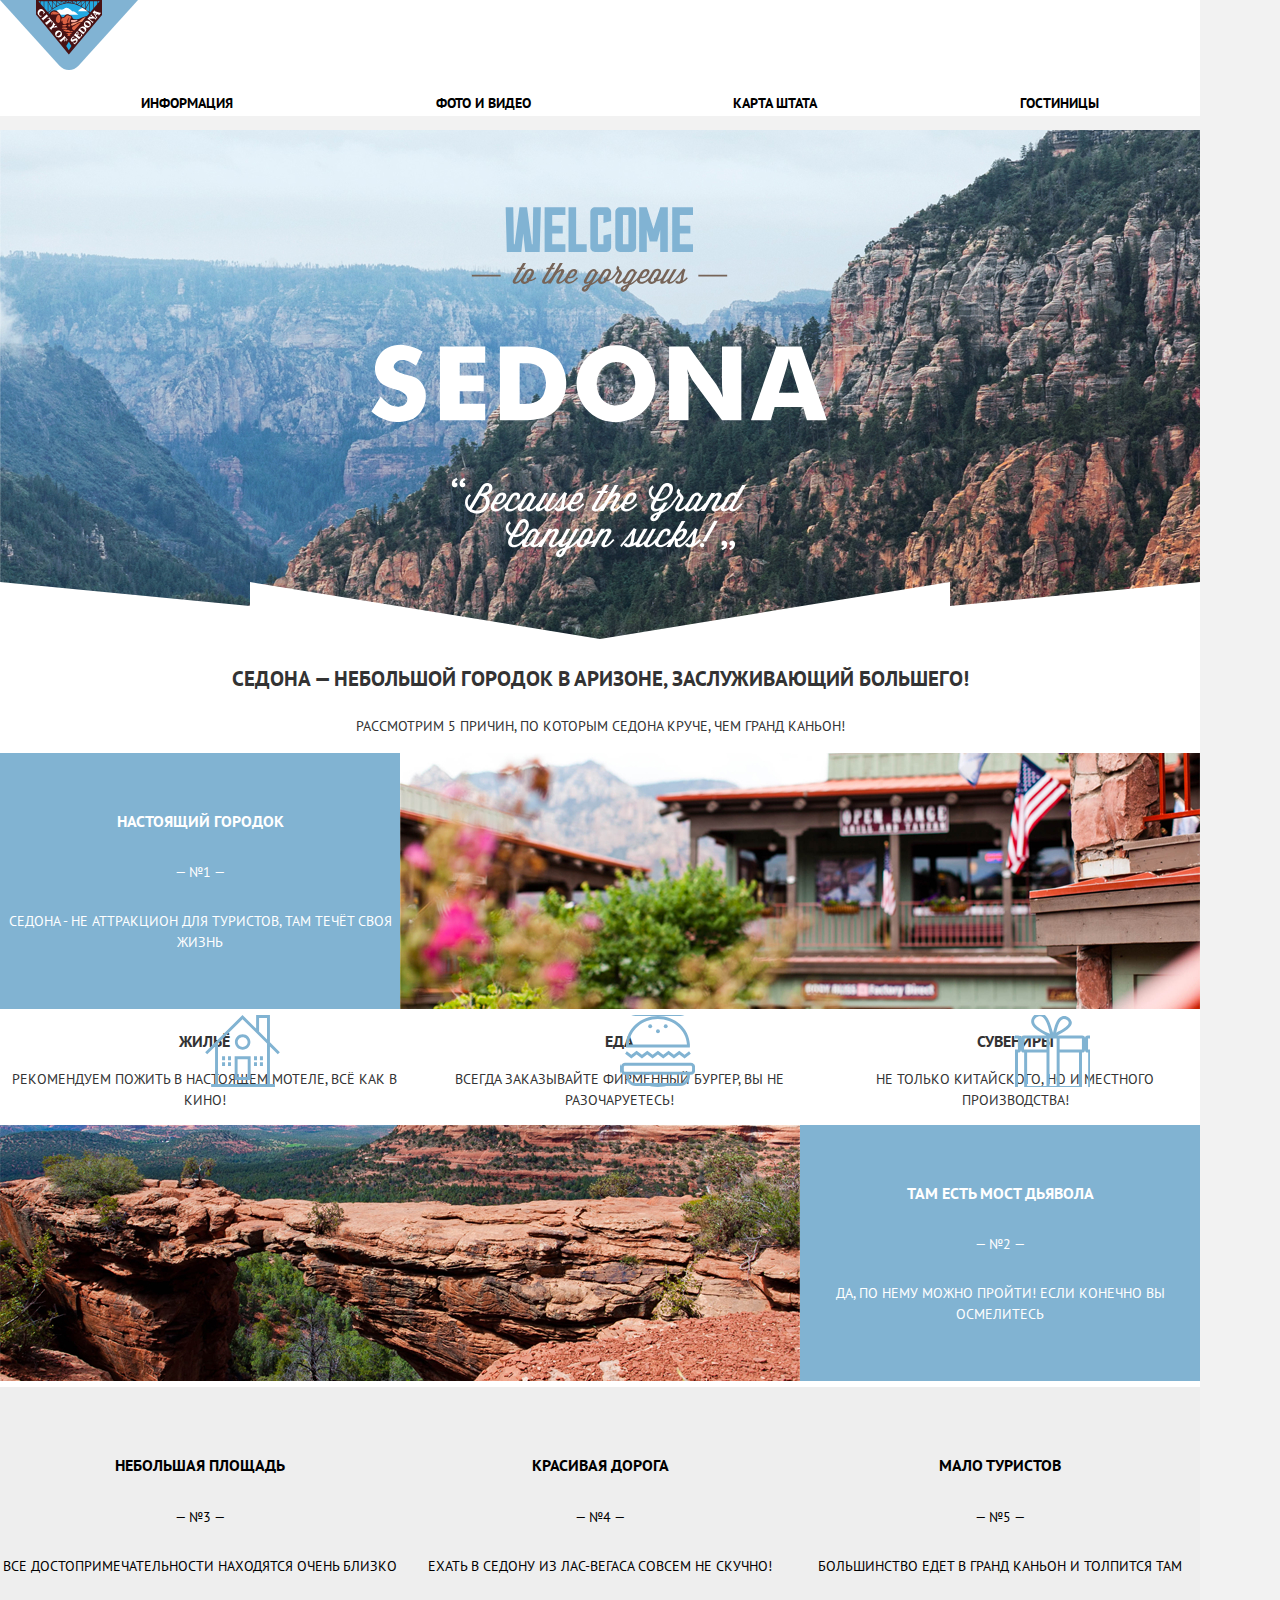
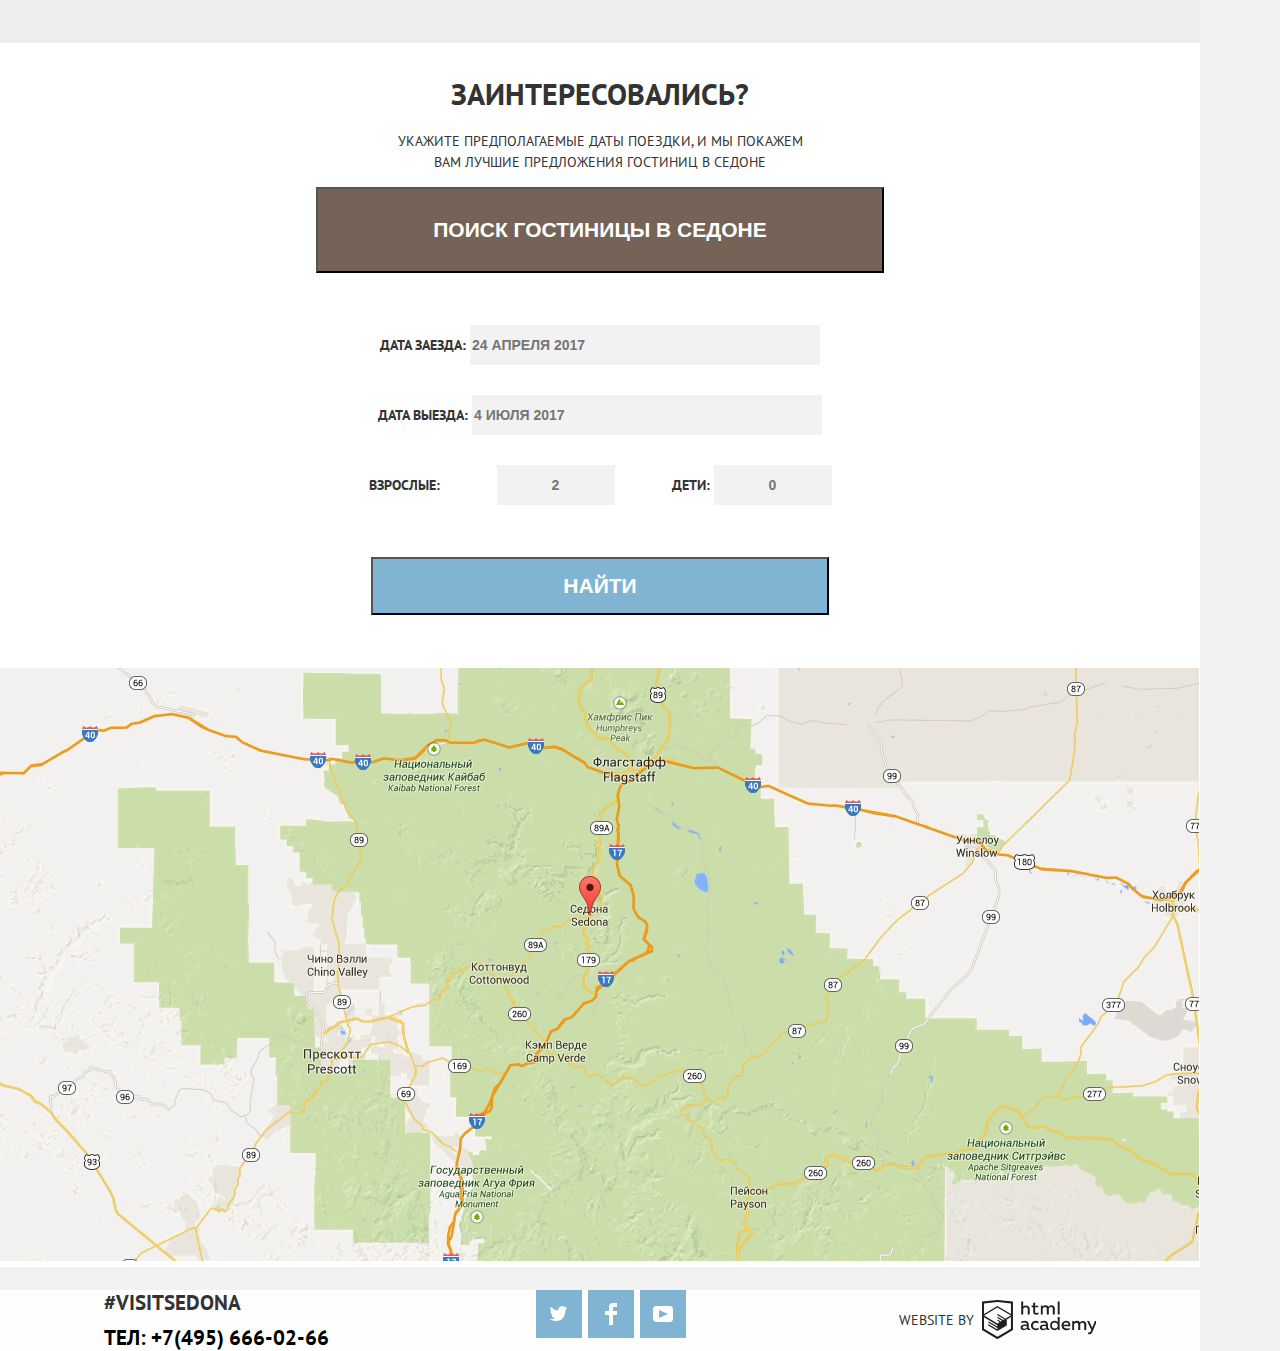
==== index.html @ a7560b4e "add basic css" ====
<!DOCTYPE html>
<html lang="ru">
<head>
  <meta charset="utf-8">
  <title>Добро пожаловать в Седону!</title>
  <link href="https://fonts.googleapis.com/css2?family=PT+Sans:wght@400;700&display=swap" rel="stylesheet">
  <link rel="stylesheet" href="css/style.css">
</head>
<body>
  <header class="page-header">
    <nav>
      <a class="logo">
        <img src="img/logo-sedona.svg" alt="Логотип сайта" width="138" height="70">
      </a>
      <ul class="site-navigation">
        <li><a href="#">Информация</a></li>
        <li><a href="#">Фото и видео</a></li>
        <li><a href="#">Карта штата</a></li>
        <li><a href="hotels.html">Гостиницы</a></li>
      </ul>
    </nav>
  </header>
  <main class="page-content">
    <section class="promo">
      <h1 class="visually-hidden">Добро пожаловать в Седону!</h1>
      <div class="promo-images">
        <img src="img/background-photo.jpg" alt="Панорама Седоны" width="1200" height="509">
      </div>
      <p class="promo-content">
        Седона — небольшой городок в Аризоне, заслуживающий большего!
      </p>
      <p>
        Рассмотрим 5 причин, по которым Седона круче, чем Гранд Каньон!
      </p>
    </section>
    <section class="reasons">
      <h2 class="visually-hidden">Причины полюбить Седону</h2>
      <ol class="reasons-list">
        <li class="reasons-item main-reason">
          <div class="reason-info">
            <h3 class="reasons-item-title">Настоящий городок</h3>
            <p class="reason-number">— №1 —</p>
            <p class="reasons-text-content">
              Седона - не аттракцион для туристов, там течёт своя жизнь
            </p>
          </div>
          <div class="image-wrap">
            <img src="img/photo-1.jpg" alt="Вид на город" width="800" height="256">
          </div>
          <ul class="advantages-list">
            <li class="advantages-item accommodation">
              <div class="info">
                <h3 class="advantages-title">Жильё</h3>
                <p class="advantages-text">
                  Рекомендуем пожить в настоящем мотеле, всё как в кино!
                </p>
              </div>
            </li>
            <li class="advantages-item meals">
              <h3 class="advantages-title">Еда</h3>
              <p class="advantages-text">
                Всегда заказывайте фирменный бургер, вы не разочаруетесь!
              </p>
            </li>
            <li class="advantages-item souvenirs">
              <h3 class="advantages-title">Сувениры</h3>
              <p class="advantages-text">
                Не только китайского, но и местного производства!
              </p>
            </li>
          </ul>
        </li>
        <li class="reasons-item main-reason reverse">
          <div class="reason-info">
            <h3 class="reasons-item-header">Там есть Мост дьявола</h3>
            <p class="reason-number">— №2 —</p>
            <p class="text-content">
              Да, по нему можно пройти! Если конечно вы осмелитесь
            </p>
          </div>
          <div class="image-wrap">
            <img src="img/photo-2.jpg" alt="Мост Дьявола в Седоне" width="800" height="256">
          </div>
        </li>
        <li class="reasons-item fixed-width reason-info">
          <h3 class="reasons-item-header">Небольшая площадь</h3>
          <p class="reason-number">— №3 —</p>
          <p class="text-content">
            Все достопримечательности находятся очень близко
          </p>
        </li>
        <li class="reasons-item fixed-width reason-info">
          <h3 class="reasons-item-header">Красивая дорога</h3>
          <p class="reason-number">— №4 —</p>
          <p class="text-content">
            Ехать в седону из Лас-Вегаса совсем не скучно!
          </p>
        </li>
        <li class="reasons-item fixed-width reason-info">
          <h3 class="reasons-item-header">Мало туристов</h3>
          <p class="reason-number">— №5 —</p>
          <p class="text-content">
            Большинство едет в гранд каньон и толпится там
          </p>
        </li>
      </ol>
    </section>
    <section class="hotels-search">
      <div class="hotels-search-content">
        <h2 class="hotels-search-title">Заинтересовались?</h2>
        <p class="hotels-search-text">
          Укажите предполагаемые даты поездки, и мы покажем вам лучшие предложения гостиниц в Cедоне
        </p>
      </div>
      <button type="submit" class="hotels-search">Поиск гостиницы в Седоне</button>
      <form action="https://echo.htmlacademy.ru" method="post" class="hotels-search-form">
        <div class="search-inputs">
          <p>
            <label for="start-date">Дата заезда:</label>
            <input id="start-date" type="text" name="start-date" placeholder="24 апреля 2017" class="calendar">
          </p>
          <p>
            <label for="end-date">Дата выезда:</label>
            <input id="end-date" type="text" name="end-date" placeholder="4 июля 2017" class="calendar">
          </p>
          <p>
            <label for="adults" class="adults">Взрослые:</label>
            <input id="adults" type="text" name="adults" placeholder="2" class="adults visitors">
            <label for="children">Дети:</label>
            <input id="children" type="text" name="children" placeholder="0" class="children visitors">
          </p>
        </div>
        <div>
          <button type="submit" class="search">Найти</button>
        </div>
      </form>
    </section>
    <section class="map">
      <img src="img/map.png" alt="Седона на карте" width="1199" height="593">
    </section>
  </main>
  <footer class="page-footer">
    <div class="contacts">
      <p>#VisitSedona</p>
      <div><a href="tel:+74956660266">Тел: +7(495) 666-02-66</a></div>
    </div>
    <ul class="socials-list">
      <li class="socials-item">
        <a href="#" target="_blank" aria-label="Twitter">
          <svg class="social-icon" xmlns="http://www.w3.org/2000/svg" xmlns:xlink="http://www.w3.org/1999/xlink" width="17" height="15" viewBox="0 0 17 15"><path fill="#FFF" d="M10.95.144c1.685-.496 2.984.27 3.577 1.179.673-.231 1.331-.481 2.011-.708a2.345 2.345 0 0 1-.857 1.768c.685.17 1.304-.491 1.304-.491-.169 1-1.006 1.788-1.563 2.024-.231 6.75-3.175 11.217-10.077 11.082h-.446c-.41 0-4.164-.46-4.898-1.887 2.271.196 3.893-.422 4.693-1.177-.96-.3-2.679-.477-2.979-2.95.349.106.564.228 1.19.119C1.705 8.247.374 7.53.448 5.33c.285.328 1.067.536 1.34.472C1.085 5.561-.182 2.442.894.85c1.818 1.854 3.735 3.606 7.152 3.773C8.254 2.33 9.183.793 10.95.144z"/></svg>
        </a>
      </li>
      <li class="socials-item">
        <a href="#" target="_blank" aria-label="Facebook">
          <svg xmlns="http://www.w3.org/2000/svg" width="12" height="22" viewBox="0 0 12 22"><path class="social-icon" fill="#FFF" d="M12 4V0H8a4 4 0 0 0-4 4v4H0v4h4v10h4V12h4V8H8V4h4z"/></svg>
        </a>
      </li>
      <li class="socials-item">
        <a href="#" target="_blank" aria-label="YouTube">
          <svg xmlns="http://www.w3.org/2000/svg" xmlns:xlink="http://www.w3.org/1999/xlink" width="20" height="16" viewBox="0 0 20 16"><path class="social-icon" fill="#FFF" d="M17 0H3C1.35 0 0 1.35 0 3v10c0 1.65 1.35 3 3 3h14c1.65 0 3-1.35 3-3V3c0-1.65-1.35-3-3-3zM6.027 11.998V4.002L15.014 8l-8.987 3.998z"/></svg>
        </a>
      </li>
    </ul>
    <p class="copyright">
      <span>Website by </span>
      <a href="https://htmlacademy.ru/intensive/htmlcss" target="_blank">
        <svg id="Layer_1" data-name="Layer 1" xmlns="http://www.w3.org/2000/svg" viewBox="0 0 108.08 36.85"><title>Логотип htmlAcademy</title><path class="html-logo" d="M44.61,26.88a2,2,0,0,0,.55-0.1v1.33a3.25,3.25,0,0,1-1.18.21,1.67,1.67,0,0,1-1.67-1,4.84,4.84,0,0,1-3.14,1.08c-1.51,0-2.91-.83-2.91-2.55,0-2.13,2-2.79,3.71-2.79a11.08,11.08,0,0,1,2.17.25v-0.3c0-1-.76-1.77-2.19-1.77a7.42,7.42,0,0,0-3,.64v-1.7a10.21,10.21,0,0,1,3.19-.55c2.36,0,3.81,1.12,3.81,3.65v3a0.54,0.54,0,0,0,.49.59h0.17Zm-6.44-1.13A1.35,1.35,0,0,0,39.63,27h0.11a3.39,3.39,0,0,0,2.41-1V24.58a9.72,9.72,0,0,0-1.81-.21c-1,0-2.16.33-2.16,1.38h0Zm12.36-6.11a5,5,0,0,1,2.57.64V22a4.08,4.08,0,0,0-2.3-.7,2.75,2.75,0,1,0,0,5.49,5,5,0,0,0,2.43-.64v1.71a6.27,6.27,0,0,1-2.76.57A4.21,4.21,0,0,1,46,24.51q0-.21,0-0.41a4.32,4.32,0,0,1,4.18-4.46h0.38Zm12.17,7.24a2,2,0,0,0,.55-0.1v1.33a3.25,3.25,0,0,1-1.18.21,1.67,1.67,0,0,1-1.67-1,4.84,4.84,0,0,1-3.14,1.08c-1.51,0-2.91-.83-2.91-2.55,0-2.13,2-2.79,3.71-2.79a11.08,11.08,0,0,1,2.17.25v-0.3c0-1-.76-1.77-2.19-1.77a7.42,7.42,0,0,0-3,.64v-1.7a10.21,10.21,0,0,1,3.19-.55c2.36,0,3.81,1.12,3.81,3.65v3a0.54,0.54,0,0,0,.49.59h0.17Zm-6.44-1.13A1.35,1.35,0,0,0,57.73,27h0.11a3.39,3.39,0,0,0,2.41-1V24.58a9.72,9.72,0,0,0-1.81-.21c-1.06,0-2.16.33-2.16,1.38h0ZM73,16V28.2H71.35V26.88a3.88,3.88,0,0,1-3.19,1.54,4.4,4.4,0,0,1,0-8.78,3.81,3.81,0,0,1,3,1.3V16H73Zm-4.53,5.22a2.76,2.76,0,1,0,0,5.52A2.86,2.86,0,0,0,71.15,25V23A2.91,2.91,0,0,0,68.49,21.27ZM79,19.64c3.31,0,4.46,2.68,3.92,5.09H76.7c0.21,1.5,1.67,2.11,3.19,2.11a6.11,6.11,0,0,0,2.64-.59v1.6a7.14,7.14,0,0,1-3,.57C77,28.42,74.78,27,74.78,24a4.18,4.18,0,0,1,4-4.39H79Zm0.09,1.54a2.28,2.28,0,0,0-2.44,2.1v0.06H81.3A2,2,0,0,0,79.13,21.18Zm5.73,7V19.87h1.65v1a3.81,3.81,0,0,1,2.78-1.27A2.86,2.86,0,0,1,91.89,21a4.12,4.12,0,0,1,2.91-1.33A3.06,3.06,0,0,1,98,23V28.2h-1.9V23.05a1.59,1.59,0,0,0-1.42-1.75H94.42a2.8,2.8,0,0,0-2.07,1.12V28.2h-1.9V23.05A1.59,1.59,0,0,0,89,21.31H88.8a3,3,0,0,0-2.21,1.29v5.63H84.86Zm21.31-8.33h1.9l-3.91,9.46c-0.9,2.17-2.09,2.86-3.35,2.86a4.76,4.76,0,0,1-1.1-.14V30.46a2.86,2.86,0,0,0,.85.12c0.9,0,1.58-.64,2.07-1.9l0.17-.42-4-8.4h2l2.86,6.29ZM38.73,1.46V6.22a3.81,3.81,0,0,1,2.7-1.14,3.25,3.25,0,0,1,3.44,3.4v5.15H43V8.72a1.81,1.81,0,0,0-1.61-2h-0.3a2.93,2.93,0,0,0-2.32,1.39v5.52h-1.9V1.46h1.9ZM49.94,2.31v3h3V6.91h-3v3.81c0,1.1.5,1.46,1.58,1.46a4.49,4.49,0,0,0,1.69-.33v1.6A6.8,6.8,0,0,1,51,13.8a2.55,2.55,0,0,1-2.86-2.74V6.89H46.58V5.26h1.5V2.74Zm5.4,11.31V5.28H57v1A3.81,3.81,0,0,1,59.77,5a2.86,2.86,0,0,1,2.6,1.33A4.12,4.12,0,0,1,65.28,5,3.06,3.06,0,0,1,68.44,8.4v5.21h-1.9V8.46a1.59,1.59,0,0,0-1.42-1.75H64.89a2.8,2.8,0,0,0-2.07,1.12v5.78h-1.9V8.46A1.59,1.59,0,0,0,59.5,6.71H59.27A3,3,0,0,0,57.06,8v5.63H55.34ZM71.17,1.45H73V13.6H71.17V1.45ZM14.71,0H14.55L0,1.54V28.21l14.55,8.66,14.55-8.66V1.54Zm12.5,27.1L14.55,34.64,1.9,27.12V16.18l12.59,7.5V25L5.86,19.9v1.31l8.68,5.21v1.39L5.87,22.65V24l8.68,5.21,8.75-5.24V18.31L27.2,16V27.12Zm0-12.53-3.48,2-1.6,1L14.51,13v1.31L21,18.23H21l-0.14.09-1,.54-5.37-3.2V17l4.24,2.52-1,.67-3.2-1.9v1.31l2.1,1.24L14.5,22.1,2,14.65,14.51,7.11Zm0-1.32L14.49,5.76,1.91,13.25v-10L14.56,1.92,27.21,3.25v10h0Z" transform="translate(0 -0.02)" fill="#231f20"/></svg>
      </a>
    </p>
  </footer>
</body>
</html>
---- css/style.css ----
/* Variables */

:root {
  --white: #FFFFFF;
  --dark: #666666;
  --middle-dark: #333333;
  --black: #000000;

  --lightest-gray: #f2f2f2;
  --light-gray: #eeeeee;
  --middle-gray: #CACACA;
  --dark-gray: #A9A9A9;
  --hotels-border-gray: #E5E5E5;

  --light-blue: #81B3D2;
  --blue: #669EC0;
  --dark-blue: #5496BD;

  --light-brown: #766357;
  --brown: #604E43;
  --dark-brown: #503E33;
}

/* Global */

body {
  width: 1200px;
  margin: 0;
  padding: 0;
  font-family: 'PT Sans', sans-serif;
  font-size: 14px;
  line-height: 21px;
  color: var(--middle-dark);
  text-transform: uppercase;
  background-color: var(--lightest-gray);
}

a {
  text-decoration: none;
}

img {
  max-width: 100%;
  height: auto;
}

.visually-hidden {
  position: absolute;
  width: 1px;
  height: 1px;
  overflow: hidden;
  clip: rect(0 0 0 0);
}

/* Main navigation */

.page-header {
  background: var(--white);
}

.site-navigation {
  list-style: none;
  font-weight: bold;
  line-height: 26px;
  display: flex;
  justify-content: space-around;
}

.site-navigation a {
  color: var(--black);
}

.site-navigation a:hover {
  color: var(--light-blue);
}

.site-navigation a:active {
  color: var(--black);
  mix-blend-mode: normal;
  opacity: 0.3;
}

.site-navigation a:focus {
  color: var(--light-brown);
}

/*Promo*/

.page-content {
  background: var(--white);
}

.promo-images {
  position: relative;
}

.promo-images::before {
  content: "";
  width: 456.65px;
  height: 350.88px;
  background-image: url("../img/intro-welcome.svg");
  background-repeat: no-repeat;
  position: absolute;
  top: 77.35px;
  left: 371.38px;
}

.promo-images::after {
  content: "";
  width: 1200px;
  height: 57px;
  background-image: url("../img/intro-mask.svg");
  background-repeat: no-repeat;
  position: absolute;
  bottom: 6px;
  left: 0;
}

.promo p {
  text-align: center;
  line-height: 26px;
}

.promo-content {
  font-weight: bold;
  font-size: 21px;
}

/*Reasons*/

.reasons-list {
  display: flex;
  list-style: none;
  flex-wrap: wrap;
  padding: 0;
}

.main-reason {
  display: flex;
  flex-wrap: wrap;
}

.reason-info {
  width: 400px;
  height: 256px;
  background: var(--light-blue);
  color: var(--white);
  text-align: center;
  display: flex;
  flex-direction: column;
  align-items: center;
  justify-content: center;
}

.advantages-list {
  display: flex;
  list-style: none;
  margin: 0;
  padding: 0;
}

.advantages-item {
  text-align: center;
}

.accommodation::before {
  content: "";
  width: 75px;
  height: 72px;
  background-image: url("../img/icon-1.svg");
  background-position: center center;
  position: absolute;
}

.meals::before {
  content: "";
  width: 75px;
  height: 72px;
  background-image: url("../img/icon-3.svg");
  background-position: center center;
  position: absolute;
}

.souvenirs::before {
  content: "";
  width: 75px;
  height: 72px;
  background-image: url("../img/icon-2.svg");
  background-position: center center;
  position: absolute;
}

.reverse {
  flex-direction: row-reverse;
}

.fixed-width {
  width: 400px;
  background: var(--light-gray);
  color: var(--black);
}

/*Hotels search*/

.hotels-search {
  display: flex;
  flex-direction: column;
  justify-content: center;
  align-items: center;
}

.hotels-search-content {
  text-align: center;
  width: 435px;
}

.hotels-search-title {
  font-weight: bold;
  font-size: 30px;
  line-height: 24px;
}

button.hotels-search {
  width: 568px;
  height: 86px;
  background: var(--light-brown);
  color: var(--white);
  font-size: 21px;
  line-height: 26px;
  text-transform: uppercase;
  font-weight: bold;
}

button.hotels-search:hover {
  background: var(--brown);
}

button.hotels-search:focus {
  background: var(--dark-brown);
  mix-blend-mode: normal;
  color: rgba(255, 255, 255, 0.3);
}

button.search {
  width: 458px;
  height: 58px;
  background: var(--light-blue);
  color: var(--white);
  font-size: 21px;
  line-height: 26px;
  text-transform: uppercase;
  font-weight: bold;
}

button.search:hover {
  background: var(--blue);
}

button.search:focus {
  background: var(--dark-blue);
  mix-blend-mode: normal;
  color: rgba(255, 255, 255, 0.3);
}

.hotels-search-form {
  width: 568px;
  height: 395px;
  display: flex;
  flex-direction: column;
  justify-content: space-evenly;
  align-items: center;
}

.search-inputs p {
  margin: 0;
}

.hotels-search-form label {
  font-weight: bold;
  font-size: 14px;
  line-height: 26px;
}

.hotels-search-form input {
  height: 38px;
  background: var(--lightest-gray);
  font-size: 14px;
  line-height: 26px;
  font-weight: bold;
  color: var(--black);
  text-transform: uppercase;
  border: none;
}

.search-inputs {
  display: flex;
  flex-direction: column;
  align-items: center;
}

.calendar {
  margin-bottom: 30px;
  width: 346px;
  background-image: url("../img/calendar.svg");
  background-position: center center;
  background-repeat: no-repeat;
}

.visitors {
  width: 114px;
  text-align: center;
}

.adults{
  margin-right: 53px;
}

/*Footer*/

.page-footer {
  background: rgba(255, 255, 255, 0.9);
  display: flex;
  justify-content: space-around;
  margin-top: 23px;
}

.contacts {
  font-weight: bold;
  font-size: 21px;
  line-height: 26px;
}

.contacts a {
  color: var(--black);
}

.contacts a:hover {
  color: var(--light-blue);
}

.contacts a:focus {
  mix-blend-mode: normal;
  opacity: 0.3;
}

.contacts p {
  margin: 0 0 9px 0;
}

.socials-list {
  list-style: none;
  display: flex;
  margin: 0;
  padding: 0;
}

.socials-item a {
  width: 46px;
  height: 48px;
  display: flex;
  justify-content: center;
  align-items: center;
  background: var(--light-blue);
  margin-right: 6px;
}

.socials-item a:hover {
  background: var(--blue);
}

.socials-item a:focus, .socials-item a:active {
  background: var(--dark-blue);
}

.social-icon:focus, .social-icon:active {
  mix-blend-mode: normal;
  opacity: 0.3;
}

.copyright {
  margin: 0;
  display: flex;
  justify-content: center;
  align-items: center;
}

.copyright a {
  width: 115px;
  height: 41px;
  margin-left: 8px;
}

.copyright a:hover, .html-logo:hover {
  fill: var(--light-blue);
}

.html-logo:focus, .html-logo:active {
  fill: var(--dark);
  mix-blend-mode: normal;
  opacity: 0.3;
}

/*Hotels page*/
/*Hotels filter*/

.filer {
  background-image: url("../img/background-blur.png");
  background-position: 0 0;
  background-repeat: no-repeat;
  color: var(--white);
}

.left-col-filters fieldset {
  border: none;
  margin-top: 26px;
}

.left-col-filters legend {
  font-size: 16px;
  font-weight: bold;
}

.filers-list {
  padding: 0;
  list-style: none;
}

.filers-item {
  margin-top: 25px;
}

.hotels-filter-form {
  display: flex;
  justify-content: space-between;
}

.left-col-filters {
  display: flex;
  flex-direction: row;
  margin-left: 72px;
}

.right-col-filters {
  margin-right: 72px;
  margin-bottom: 32px;
  margin-top: 26px;
}

.right-col-filters label {
  font-size: 16px;
  font-weight: bold;
}

button.show {
  width: 137px;
  height: 36px;
  border: 2px solid #FFFFFF;
  box-sizing: border-box;
  border-radius: 2px;
  background: transparent;
  font-size: 14px;
  line-height: 21px;
  color: var(--white);
  text-transform: uppercase;
}

/*Sort hotels*/

.sorting-form {
  display: flex;
}

.sort-hotels {
  border-bottom: 2px solid var(--hotels-border-gray);
  padding: 0 72px;
  display: flex;
  align-items: center;
}

.found-hotels {
  display: flex;
  justify-content: space-between;
  align-items: center;
  font-weight: bold;
  font-size: 21px;
  line-height: 26px;
  margin-right: 47px;
}

.param-sorting-title {
  margin-right: 40px;
}

.param-sorting-list, .ranking-list {
  list-style: none;
  display: flex;
  align-items: center;
}

.sorting-form {
  margin-right: auto;
}

button.param {
  border: none;
  font-size: 12px;
  line-height: 18px;
  text-transform: uppercase;
  color: var(--black);
  mix-blend-mode: normal;
  opacity: 0.3;
  margin-right: 32px;
  padding: 0;
  border-bottom: 1px dashed var(--light-blue);
}

button.param:hover {
  opacity: 1;
  color: var(--light-blue);
}

button.param:focus {
  color: var(--black);
  border: none;
}

.ranking {
  border: none;
  width: 11px;
  height: 10px;
  fill: var(--middle-gray);
  padding: 0;
}

.ranking-list li:first-child {
  margin-right: 12px;
}

.arrow {
  fill: var(--middle-gray)
}

.arrow:hover {
  fill: var(--black);
}

.arrow:active, .arrow:focus {
  fill: var(--light-blue);
}

/*Hotels search results*/

.hotels-list {
  list-style: none;
  margin: 0;
  padding: 0;
}

.hotels-item {
  list-style: none;
  display: flex;
  border-bottom: 2px solid var(--hotels-border-gray);
  margin: 0 72px;
  align-items: center;
  justify-content: flex-start;
}

.hotels-item img {
  margin: 30px 30px 30px 0;
}

.hotel-info {
  margin-right: auto;
  display: flex;
  flex-direction: column;
}

.hotel-info-columns {
  display: flex;
}

.hotel-info h3 {
  margin: 0 0 7px 0;
  font-weight: bold;
  font-size: 21px;
  line-height: 26px;
}

.left-column, .right-column {
  display: flex;
  flex-direction: column;
}

.more-info {
  width: 110px;
  height: 27px;
  background: var(--light-blue);
  color: var(--white);
  text-align: center;
  font-weight: bold;
  line-height: 21px;
  margin-right: 6px;
  margin-top: 15.5px;
}

.book {
  height: 27px;
  border: none;
  font-style: normal;
  font-weight: bold;
  font-size: 14px;
  line-height: 21px;
  background: var(--light-brown);
  color: var(--white);
  text-transform: uppercase;
  margin-top: 15.5px;
}

.star-rating {
  width: 110px;
  height: 17px;
  background-image: url("../img/star.svg");
  background-position: center center;
  background-repeat: no-repeat;
  margin-bottom: 50px;
}

.numeric-rating {
  background: var(--lightest-gray);
  color: var(--dark);
  text-align: center;
  padding: 3px 0;
}
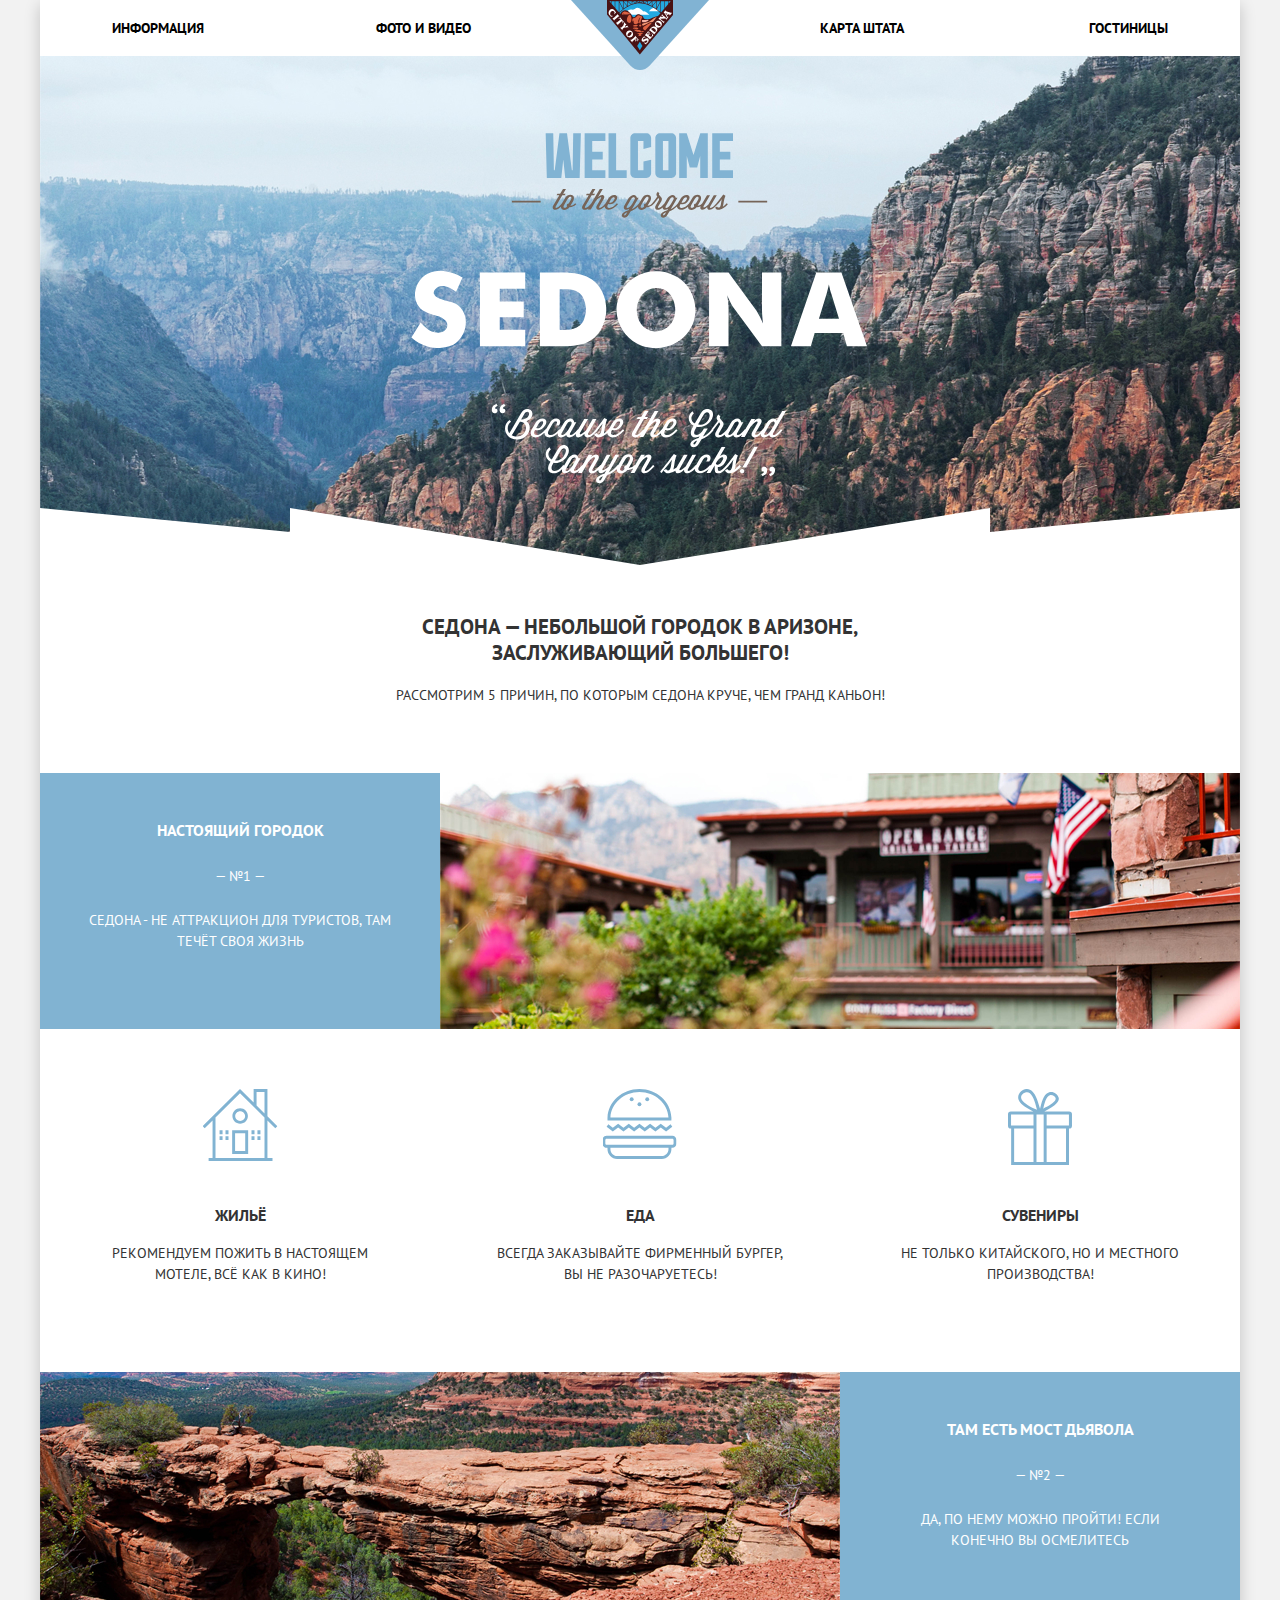
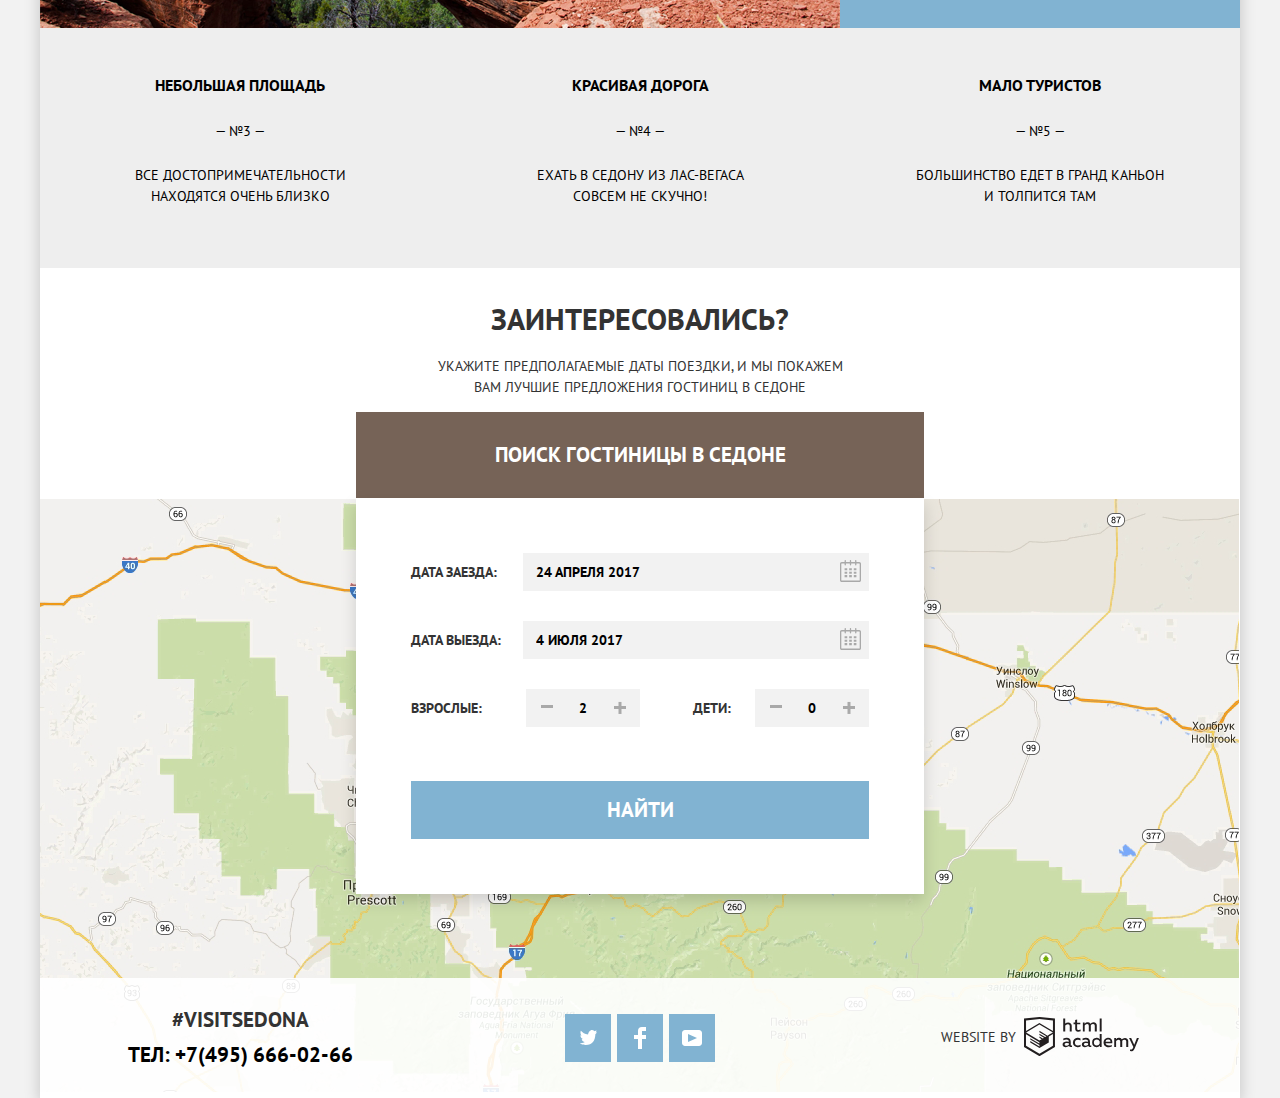
==== commit 2a77e412: "add more css" ====
--- a/index.html
+++ b/index.html
@@ -1,22 +1,23 @@
 <!DOCTYPE html>
-<html lang="ru">
+<html lang="ru" class="page">
 <head>
   <meta charset="utf-8">
   <title>Добро пожаловать в Седону!</title>
   <link href="https://fonts.googleapis.com/css2?family=PT+Sans:wght@400;700&display=swap" rel="stylesheet">
   <link rel="stylesheet" href="css/style.css">
 </head>
-<body>
+<body class="page-body">
+<div class="page-wrap">
   <header class="page-header">
     <nav>
       <a class="logo">
         <img src="img/logo-sedona.svg" alt="Логотип сайта" width="138" height="70">
       </a>
       <ul class="site-navigation">
-        <li><a href="#">Информация</a></li>
-        <li><a href="#">Фото и видео</a></li>
-        <li><a href="#">Карта штата</a></li>
-        <li><a href="hotels.html">Гостиницы</a></li>
+        <li class="align-left"><a href="#">Информация</a></li>
+        <li class="align-left"><a href="#">Фото и видео</a></li>
+        <li class="align-right"><a href="#">Карта штата</a></li>
+        <li class="align-right"><a href="hotels.html">Гостиницы</a></li>
       </ul>
     </nav>
   </header>
@@ -26,17 +27,19 @@
       <div class="promo-images">
         <img src="img/background-photo.jpg" alt="Панорама Седоны" width="1200" height="509">
       </div>
-      <p class="promo-content">
-        Седона — небольшой городок в Аризоне, заслуживающий большего!
-      </p>
-      <p>
-        Рассмотрим 5 причин, по которым Седона круче, чем Гранд Каньон!
-      </p>
+      <div class="promo-content">
+        <p class="promo-text">
+          Седона — небольшой городок в Аризоне, заслуживающий большего!
+        </p>
+        <p class="promo-text">
+          Рассмотрим 5 причин, по которым Седона круче, чем Гранд Каньон!
+        </p>
+      </div>
     </section>
     <section class="reasons">
       <h2 class="visually-hidden">Причины полюбить Седону</h2>
       <ol class="reasons-list">
-        <li class="reasons-item main-reason">
+        <li class="main-reason">
           <div class="reason-info">
             <h3 class="reasons-item-title">Настоящий городок</h3>
             <p class="reason-number">— №1 —</p>
@@ -48,7 +51,7 @@
             <img src="img/photo-1.jpg" alt="Вид на город" width="800" height="256">
           </div>
           <ul class="advantages-list">
-            <li class="advantages-item accommodation">
+            <li class="advantages-item advantages-icon accommodation">
               <div class="info">
                 <h3 class="advantages-title">Жильё</h3>
                 <p class="advantages-text">
@@ -56,13 +59,13 @@
                 </p>
               </div>
             </li>
-            <li class="advantages-item meals">
+            <li class="advantages-item advantages-icon meals">
               <h3 class="advantages-title">Еда</h3>
               <p class="advantages-text">
                 Всегда заказывайте фирменный бургер, вы не разочаруетесь!
               </p>
             </li>
-            <li class="advantages-item souvenirs">
+            <li class="advantages-item advantages-icon souvenirs">
               <h3 class="advantages-title">Сувениры</h3>
               <p class="advantages-text">
                 Не только китайского, но и местного производства!
@@ -70,7 +73,7 @@
             </li>
           </ul>
         </li>
-        <li class="reasons-item main-reason reverse">
+        <li class="main-reason reverse">
           <div class="reason-info">
             <h3 class="reasons-item-header">Там есть Мост дьявола</h3>
             <p class="reason-number">— №2 —</p>
@@ -82,21 +85,21 @@
             <img src="img/photo-2.jpg" alt="Мост Дьявола в Седоне" width="800" height="256">
           </div>
         </li>
-        <li class="reasons-item fixed-width reason-info">
+        <li class="background-gray reason-info">
           <h3 class="reasons-item-header">Небольшая площадь</h3>
           <p class="reason-number">— №3 —</p>
           <p class="text-content">
             Все достопримечательности находятся очень близко
           </p>
         </li>
-        <li class="reasons-item fixed-width reason-info">
+        <li class="background-gray reason-info">
           <h3 class="reasons-item-header">Красивая дорога</h3>
           <p class="reason-number">— №4 —</p>
           <p class="text-content">
             Ехать в седону из Лас-Вегаса совсем не скучно!
           </p>
         </li>
-        <li class="reasons-item fixed-width reason-info">
+        <li class="background-gray reason-info">
           <h3 class="reasons-item-header">Мало туристов</h3>
           <p class="reason-number">— №5 —</p>
           <p class="text-content">
@@ -112,25 +115,37 @@
           Укажите предполагаемые даты поездки, и мы покажем вам лучшие предложения гостиниц в Cедоне
         </p>
       </div>
-      <button type="submit" class="hotels-search">Поиск гостиницы в Седоне</button>
+      <button type="button" class="hotels-search">Поиск гостиницы в Седоне</button>
       <form action="https://echo.htmlacademy.ru" method="post" class="hotels-search-form">
         <div class="search-inputs">
-          <p>
+          <p class="dates">
             <label for="start-date">Дата заезда:</label>
-            <input id="start-date" type="text" name="start-date" placeholder="24 апреля 2017" class="calendar">
+            <input id="start-date" type="text" name="start-date" class="date-input" value="24 апреля 2017">
+            <button type="button" class="calendar" aria-label="Календарь">
+              <svg class="calendar-icon" xmlns="http://www.w3.org/2000/svg" width="21" height="22" viewBox="0 0 21 22" fill="#A9A9A9"><path d="M19.251 2.025h-2.845V.648c0-.381-.294-.689-.656-.689-.363 0-.656.308-.656.689v1.377h-3.938V.648c0-.381-.294-.689-.655-.689-.363 0-.657.308-.657.689v1.377H5.906V.648c0-.381-.294-.689-.656-.689-.363 0-.657.308-.657.689v1.377H1.75C.784 2.025 0 2.847 0 3.862v16.302C0 21.179.784 22 1.75 22h17.501c.966 0 1.749-.821 1.749-1.836V3.862c0-1.015-.783-1.837-1.749-1.837zm.437 18.139a.448.448 0 0 1-.437.459H1.75a.45.45 0 0 1-.438-.459V3.862a.45.45 0 0 1 .438-.459h2.844v1.378c0 .381.294.689.657.689.362 0 .656-.308.656-.689V3.403h3.938v1.378c0 .381.294.689.657.689.361 0 .655-.308.655-.689V3.403h3.938v1.378c0 .381.293.689.656.689.362 0 .656-.308.656-.689V3.403h2.845c.241 0 .437.206.437.459v16.302z"/><path d="M4.594 8.225h2.625v2.066H4.594zM4.594 11.668h2.625v2.067H4.594zM4.594 15.112h2.625v2.066H4.594zM9.188 15.112h2.625v2.066H9.188zM9.188 11.668h2.625v2.067H9.188zM9.188 8.225h2.625v2.066H9.188zM13.781 15.112h2.625v2.066h-2.625zM13.781 11.668h2.625v2.067h-2.625zM13.781 8.225h2.625v2.066h-2.625z"/></svg>
+            </button>
           </p>
-          <p>
+          <p class="dates">
             <label for="end-date">Дата выезда:</label>
-            <input id="end-date" type="text" name="end-date" placeholder="4 июля 2017" class="calendar">
+            <input id="end-date" type="text" name="end-date" class="date-input" value="4 июля 2017">
+            <button type="button" class="calendar" aria-label="Календарь">
+              <svg class="calendar-icon" xmlns="http://www.w3.org/2000/svg" width="21" height="22" viewBox="0 0 21 22" fill="#A9A9A9"><path d="M19.251 2.025h-2.845V.648c0-.381-.294-.689-.656-.689-.363 0-.656.308-.656.689v1.377h-3.938V.648c0-.381-.294-.689-.655-.689-.363 0-.657.308-.657.689v1.377H5.906V.648c0-.381-.294-.689-.656-.689-.363 0-.657.308-.657.689v1.377H1.75C.784 2.025 0 2.847 0 3.862v16.302C0 21.179.784 22 1.75 22h17.501c.966 0 1.749-.821 1.749-1.836V3.862c0-1.015-.783-1.837-1.749-1.837zm.437 18.139a.448.448 0 0 1-.437.459H1.75a.45.45 0 0 1-.438-.459V3.862a.45.45 0 0 1 .438-.459h2.844v1.378c0 .381.294.689.657.689.362 0 .656-.308.656-.689V3.403h3.938v1.378c0 .381.294.689.657.689.361 0 .655-.308.655-.689V3.403h3.938v1.378c0 .381.293.689.656.689.362 0 .656-.308.656-.689V3.403h2.845c.241 0 .437.206.437.459v16.302z"/><path d="M4.594 8.225h2.625v2.066H4.594zM4.594 11.668h2.625v2.067H4.594zM4.594 15.112h2.625v2.066H4.594zM9.188 15.112h2.625v2.066H9.188zM9.188 11.668h2.625v2.067H9.188zM9.188 8.225h2.625v2.066H9.188zM13.781 15.112h2.625v2.066h-2.625zM13.781 11.668h2.625v2.067h-2.625zM13.781 8.225h2.625v2.066h-2.625z"/></svg>
+            </button>
           </p>
-          <p>
-            <label for="adults" class="adults">Взрослые:</label>
-            <input id="adults" type="text" name="adults" placeholder="2" class="adults visitors">
-            <label for="children">Дети:</label>
-            <input id="children" type="text" name="children" placeholder="0" class="children visitors">
-          </p>
-        </div>
-        <div>
+          <div class="visitors-counter">
+            <p class="visitors">
+              <label for="adults">Взрослые:</label>
+              <button type="button" class="minus"></button>
+              <input id="adults" type="text" name="adults" value="2" class="adults visitors-input">
+              <button type="button" class="plus"></button>
+            </p>
+            <p class="visitors">
+              <label for="children" class="children">Дети:</label>
+              <button type="button" class="minus"></button>
+              <input id="children" type="text" name="children" value="0" class="visitors-input">
+              <button type="button" class="plus"></button>
+            </p>
+          </div>
           <button type="submit" class="search">Найти</button>
         </div>
       </form>
@@ -146,27 +161,22 @@
     </div>
     <ul class="socials-list">
       <li class="socials-item">
-        <a href="#" target="_blank" aria-label="Twitter">
-          <svg class="social-icon" xmlns="http://www.w3.org/2000/svg" xmlns:xlink="http://www.w3.org/1999/xlink" width="17" height="15" viewBox="0 0 17 15"><path fill="#FFF" d="M10.95.144c1.685-.496 2.984.27 3.577 1.179.673-.231 1.331-.481 2.011-.708a2.345 2.345 0 0 1-.857 1.768c.685.17 1.304-.491 1.304-.491-.169 1-1.006 1.788-1.563 2.024-.231 6.75-3.175 11.217-10.077 11.082h-.446c-.41 0-4.164-.46-4.898-1.887 2.271.196 3.893-.422 4.693-1.177-.96-.3-2.679-.477-2.979-2.95.349.106.564.228 1.19.119C1.705 8.247.374 7.53.448 5.33c.285.328 1.067.536 1.34.472C1.085 5.561-.182 2.442.894.85c1.818 1.854 3.735 3.606 7.152 3.773C8.254 2.33 9.183.793 10.95.144z"/></svg>
-        </a>
+        <a href="#" target="_blank" class="twitter" aria-label="Twitter"></a>
       </li>
       <li class="socials-item">
-        <a href="#" target="_blank" aria-label="Facebook">
-          <svg xmlns="http://www.w3.org/2000/svg" width="12" height="22" viewBox="0 0 12 22"><path class="social-icon" fill="#FFF" d="M12 4V0H8a4 4 0 0 0-4 4v4H0v4h4v10h4V12h4V8H8V4h4z"/></svg>
-        </a>
+        <a href="#" target="_blank" class="facebook" aria-label="Facebook"></a>
       </li>
       <li class="socials-item">
-        <a href="#" target="_blank" aria-label="YouTube">
-          <svg xmlns="http://www.w3.org/2000/svg" xmlns:xlink="http://www.w3.org/1999/xlink" width="20" height="16" viewBox="0 0 20 16"><path class="social-icon" fill="#FFF" d="M17 0H3C1.35 0 0 1.35 0 3v10c0 1.65 1.35 3 3 3h14c1.65 0 3-1.35 3-3V3c0-1.65-1.35-3-3-3zM6.027 11.998V4.002L15.014 8l-8.987 3.998z"/></svg>
-        </a>
+        <a href="#" target="_blank" class="youtube" aria-label="YouTube"></a>
       </li>
     </ul>
     <p class="copyright">
       <span>Website by </span>
-      <a href="https://htmlacademy.ru/intensive/htmlcss" target="_blank">
-        <svg id="Layer_1" data-name="Layer 1" xmlns="http://www.w3.org/2000/svg" viewBox="0 0 108.08 36.85"><title>Логотип htmlAcademy</title><path class="html-logo" d="M44.61,26.88a2,2,0,0,0,.55-0.1v1.33a3.25,3.25,0,0,1-1.18.21,1.67,1.67,0,0,1-1.67-1,4.84,4.84,0,0,1-3.14,1.08c-1.51,0-2.91-.83-2.91-2.55,0-2.13,2-2.79,3.71-2.79a11.08,11.08,0,0,1,2.17.25v-0.3c0-1-.76-1.77-2.19-1.77a7.42,7.42,0,0,0-3,.64v-1.7a10.21,10.21,0,0,1,3.19-.55c2.36,0,3.81,1.12,3.81,3.65v3a0.54,0.54,0,0,0,.49.59h0.17Zm-6.44-1.13A1.35,1.35,0,0,0,39.63,27h0.11a3.39,3.39,0,0,0,2.41-1V24.58a9.72,9.72,0,0,0-1.81-.21c-1,0-2.16.33-2.16,1.38h0Zm12.36-6.11a5,5,0,0,1,2.57.64V22a4.08,4.08,0,0,0-2.3-.7,2.75,2.75,0,1,0,0,5.49,5,5,0,0,0,2.43-.64v1.71a6.27,6.27,0,0,1-2.76.57A4.21,4.21,0,0,1,46,24.51q0-.21,0-0.41a4.32,4.32,0,0,1,4.18-4.46h0.38Zm12.17,7.24a2,2,0,0,0,.55-0.1v1.33a3.25,3.25,0,0,1-1.18.21,1.67,1.67,0,0,1-1.67-1,4.84,4.84,0,0,1-3.14,1.08c-1.51,0-2.91-.83-2.91-2.55,0-2.13,2-2.79,3.71-2.79a11.08,11.08,0,0,1,2.17.25v-0.3c0-1-.76-1.77-2.19-1.77a7.42,7.42,0,0,0-3,.64v-1.7a10.21,10.21,0,0,1,3.19-.55c2.36,0,3.81,1.12,3.81,3.65v3a0.54,0.54,0,0,0,.49.59h0.17Zm-6.44-1.13A1.35,1.35,0,0,0,57.73,27h0.11a3.39,3.39,0,0,0,2.41-1V24.58a9.72,9.72,0,0,0-1.81-.21c-1.06,0-2.16.33-2.16,1.38h0ZM73,16V28.2H71.35V26.88a3.88,3.88,0,0,1-3.19,1.54,4.4,4.4,0,0,1,0-8.78,3.81,3.81,0,0,1,3,1.3V16H73Zm-4.53,5.22a2.76,2.76,0,1,0,0,5.52A2.86,2.86,0,0,0,71.15,25V23A2.91,2.91,0,0,0,68.49,21.27ZM79,19.64c3.31,0,4.46,2.68,3.92,5.09H76.7c0.21,1.5,1.67,2.11,3.19,2.11a6.11,6.11,0,0,0,2.64-.59v1.6a7.14,7.14,0,0,1-3,.57C77,28.42,74.78,27,74.78,24a4.18,4.18,0,0,1,4-4.39H79Zm0.09,1.54a2.28,2.28,0,0,0-2.44,2.1v0.06H81.3A2,2,0,0,0,79.13,21.18Zm5.73,7V19.87h1.65v1a3.81,3.81,0,0,1,2.78-1.27A2.86,2.86,0,0,1,91.89,21a4.12,4.12,0,0,1,2.91-1.33A3.06,3.06,0,0,1,98,23V28.2h-1.9V23.05a1.59,1.59,0,0,0-1.42-1.75H94.42a2.8,2.8,0,0,0-2.07,1.12V28.2h-1.9V23.05A1.59,1.59,0,0,0,89,21.31H88.8a3,3,0,0,0-2.21,1.29v5.63H84.86Zm21.31-8.33h1.9l-3.91,9.46c-0.9,2.17-2.09,2.86-3.35,2.86a4.76,4.76,0,0,1-1.1-.14V30.46a2.86,2.86,0,0,0,.85.12c0.9,0,1.58-.64,2.07-1.9l0.17-.42-4-8.4h2l2.86,6.29ZM38.73,1.46V6.22a3.81,3.81,0,0,1,2.7-1.14,3.25,3.25,0,0,1,3.44,3.4v5.15H43V8.72a1.81,1.81,0,0,0-1.61-2h-0.3a2.93,2.93,0,0,0-2.32,1.39v5.52h-1.9V1.46h1.9ZM49.94,2.31v3h3V6.91h-3v3.81c0,1.1.5,1.46,1.58,1.46a4.49,4.49,0,0,0,1.69-.33v1.6A6.8,6.8,0,0,1,51,13.8a2.55,2.55,0,0,1-2.86-2.74V6.89H46.58V5.26h1.5V2.74Zm5.4,11.31V5.28H57v1A3.81,3.81,0,0,1,59.77,5a2.86,2.86,0,0,1,2.6,1.33A4.12,4.12,0,0,1,65.28,5,3.06,3.06,0,0,1,68.44,8.4v5.21h-1.9V8.46a1.59,1.59,0,0,0-1.42-1.75H64.89a2.8,2.8,0,0,0-2.07,1.12v5.78h-1.9V8.46A1.59,1.59,0,0,0,59.5,6.71H59.27A3,3,0,0,0,57.06,8v5.63H55.34ZM71.17,1.45H73V13.6H71.17V1.45ZM14.71,0H14.55L0,1.54V28.21l14.55,8.66,14.55-8.66V1.54Zm12.5,27.1L14.55,34.64,1.9,27.12V16.18l12.59,7.5V25L5.86,19.9v1.31l8.68,5.21v1.39L5.87,22.65V24l8.68,5.21,8.75-5.24V18.31L27.2,16V27.12Zm0-12.53-3.48,2-1.6,1L14.51,13v1.31L21,18.23H21l-0.14.09-1,.54-5.37-3.2V17l4.24,2.52-1,.67-3.2-1.9v1.31l2.1,1.24L14.5,22.1,2,14.65,14.51,7.11Zm0-1.32L14.49,5.76,1.91,13.25v-10L14.56,1.92,27.21,3.25v10h0Z" transform="translate(0 -0.02)" fill="#231f20"/></svg>
+      <a href="https://htmlacademy.ru/intensive/htmlcss" target="_blank" class="html-logo">
+        <svg id="Layer_1" data-name="Layer 1" xmlns="http://www.w3.org/2000/svg" viewBox="0 0 108.08 36.85"><title>Логотип htmlAcademy</title><path d="M44.61,26.88a2,2,0,0,0,.55-0.1v1.33a3.25,3.25,0,0,1-1.18.21,1.67,1.67,0,0,1-1.67-1,4.84,4.84,0,0,1-3.14,1.08c-1.51,0-2.91-.83-2.91-2.55,0-2.13,2-2.79,3.71-2.79a11.08,11.08,0,0,1,2.17.25v-0.3c0-1-.76-1.77-2.19-1.77a7.42,7.42,0,0,0-3,.64v-1.7a10.21,10.21,0,0,1,3.19-.55c2.36,0,3.81,1.12,3.81,3.65v3a0.54,0.54,0,0,0,.49.59h0.17Zm-6.44-1.13A1.35,1.35,0,0,0,39.63,27h0.11a3.39,3.39,0,0,0,2.41-1V24.58a9.72,9.72,0,0,0-1.81-.21c-1,0-2.16.33-2.16,1.38h0Zm12.36-6.11a5,5,0,0,1,2.57.64V22a4.08,4.08,0,0,0-2.3-.7,2.75,2.75,0,1,0,0,5.49,5,5,0,0,0,2.43-.64v1.71a6.27,6.27,0,0,1-2.76.57A4.21,4.21,0,0,1,46,24.51q0-.21,0-0.41a4.32,4.32,0,0,1,4.18-4.46h0.38Zm12.17,7.24a2,2,0,0,0,.55-0.1v1.33a3.25,3.25,0,0,1-1.18.21,1.67,1.67,0,0,1-1.67-1,4.84,4.84,0,0,1-3.14,1.08c-1.51,0-2.91-.83-2.91-2.55,0-2.13,2-2.79,3.71-2.79a11.08,11.08,0,0,1,2.17.25v-0.3c0-1-.76-1.77-2.19-1.77a7.42,7.42,0,0,0-3,.64v-1.7a10.21,10.21,0,0,1,3.19-.55c2.36,0,3.81,1.12,3.81,3.65v3a0.54,0.54,0,0,0,.49.59h0.17Zm-6.44-1.13A1.35,1.35,0,0,0,57.73,27h0.11a3.39,3.39,0,0,0,2.41-1V24.58a9.72,9.72,0,0,0-1.81-.21c-1.06,0-2.16.33-2.16,1.38h0ZM73,16V28.2H71.35V26.88a3.88,3.88,0,0,1-3.19,1.54,4.4,4.4,0,0,1,0-8.78,3.81,3.81,0,0,1,3,1.3V16H73Zm-4.53,5.22a2.76,2.76,0,1,0,0,5.52A2.86,2.86,0,0,0,71.15,25V23A2.91,2.91,0,0,0,68.49,21.27ZM79,19.64c3.31,0,4.46,2.68,3.92,5.09H76.7c0.21,1.5,1.67,2.11,3.19,2.11a6.11,6.11,0,0,0,2.64-.59v1.6a7.14,7.14,0,0,1-3,.57C77,28.42,74.78,27,74.78,24a4.18,4.18,0,0,1,4-4.39H79Zm0.09,1.54a2.28,2.28,0,0,0-2.44,2.1v0.06H81.3A2,2,0,0,0,79.13,21.18Zm5.73,7V19.87h1.65v1a3.81,3.81,0,0,1,2.78-1.27A2.86,2.86,0,0,1,91.89,21a4.12,4.12,0,0,1,2.91-1.33A3.06,3.06,0,0,1,98,23V28.2h-1.9V23.05a1.59,1.59,0,0,0-1.42-1.75H94.42a2.8,2.8,0,0,0-2.07,1.12V28.2h-1.9V23.05A1.59,1.59,0,0,0,89,21.31H88.8a3,3,0,0,0-2.21,1.29v5.63H84.86Zm21.31-8.33h1.9l-3.91,9.46c-0.9,2.17-2.09,2.86-3.35,2.86a4.76,4.76,0,0,1-1.1-.14V30.46a2.86,2.86,0,0,0,.85.12c0.9,0,1.58-.64,2.07-1.9l0.17-.42-4-8.4h2l2.86,6.29ZM38.73,1.46V6.22a3.81,3.81,0,0,1,2.7-1.14,3.25,3.25,0,0,1,3.44,3.4v5.15H43V8.72a1.81,1.81,0,0,0-1.61-2h-0.3a2.93,2.93,0,0,0-2.32,1.39v5.52h-1.9V1.46h1.9ZM49.94,2.31v3h3V6.91h-3v3.81c0,1.1.5,1.46,1.58,1.46a4.49,4.49,0,0,0,1.69-.33v1.6A6.8,6.8,0,0,1,51,13.8a2.55,2.55,0,0,1-2.86-2.74V6.89H46.58V5.26h1.5V2.74Zm5.4,11.31V5.28H57v1A3.81,3.81,0,0,1,59.77,5a2.86,2.86,0,0,1,2.6,1.33A4.12,4.12,0,0,1,65.28,5,3.06,3.06,0,0,1,68.44,8.4v5.21h-1.9V8.46a1.59,1.59,0,0,0-1.42-1.75H64.89a2.8,2.8,0,0,0-2.07,1.12v5.78h-1.9V8.46A1.59,1.59,0,0,0,59.5,6.71H59.27A3,3,0,0,0,57.06,8v5.63H55.34ZM71.17,1.45H73V13.6H71.17V1.45ZM14.71,0H14.55L0,1.54V28.21l14.55,8.66,14.55-8.66V1.54Zm12.5,27.1L14.55,34.64,1.9,27.12V16.18l12.59,7.5V25L5.86,19.9v1.31l8.68,5.21v1.39L5.87,22.65V24l8.68,5.21,8.75-5.24V18.31L27.2,16V27.12Zm0-12.53-3.48,2-1.6,1L14.51,13v1.31L21,18.23H21l-0.14.09-1,.54-5.37-3.2V17l4.24,2.52-1,.67-3.2-1.9v1.31l2.1,1.24L14.5,22.1,2,14.65,14.51,7.11Zm0-1.32L14.49,5.76,1.91,13.25v-10L14.56,1.92,27.21,3.25v10h0Z" transform="translate(0 -0.02)" fill="#231f20"/></svg>
       </a>
     </p>
   </footer>
+</div>
 </body>
 </html>
--- a/css/style.css
+++ b/css/style.css
@@ -23,16 +23,19 @@
 
 /* Global */
 
-body {
-  width: 1200px;
-  margin: 0;
-  padding: 0;
-  font-family: 'PT Sans', sans-serif;
+.page-body {
+  min-width: 1240px;
+  margin: 0;
+  font-family: 'PT Sans', sans-serif, 'Arial', sans-serif;
   font-size: 14px;
   line-height: 21px;
   color: var(--middle-dark);
   text-transform: uppercase;
   background-color: var(--lightest-gray);
+  min-height: 100%;
+  display: grid;
+  grid-template-rows: min-content 1fr min-content;
+  align-content: start;
 }
 
 a {
@@ -44,26 +47,52 @@
   height: auto;
 }
 
-.visually-hidden {
+.visually-hidden:not(:focus):not(:active),
+input[type="checkbox"].visually-hidden,
+input[type="radio"].visually-hidden {
   position: absolute;
   width: 1px;
   height: 1px;
+  margin: -1px;
+  border: 0;
+  padding: 0;
+  white-space: nowrap;
+  clip-path: inset(100%);
+  clip: rect(0 0 0 0);
   overflow: hidden;
-  clip: rect(0 0 0 0);
-}
+}
+
+.page {
+  height: 100%;
+}
+
+.page-wrap {
+  background: var(--white);
+  box-shadow: 0 5px 15px rgba(0, 1, 1, 0.2);
+  width: 1200px;
+  margin-left: auto;
+  margin-right: auto;
+}
+
 
 /* Main navigation */
-
-.page-header {
-  background: var(--white);
-}
 
 .site-navigation {
   list-style: none;
+  margin: 0;
   font-weight: bold;
   line-height: 26px;
-  display: flex;
-  justify-content: space-around;
+  display: grid;
+  grid-template-columns: repeat(4, 1fr);
+  padding: 15px 72px;
+}
+
+li.align-left {
+  text-align: left;
+}
+
+li.align-right {
+  text-align: right;
 }
 
 .site-navigation a {
@@ -80,15 +109,23 @@
   opacity: 0.3;
 }
 
-.site-navigation a:focus {
+a.current {
   color: var(--light-brown);
 }
 
+.page-header {
+  position: relative;
+}
+
+.logo {
+  display: inline-flex;
+  position: absolute;
+  top: 0;
+  left: 531px;
+  z-index: 1;
+}
+
 /*Promo*/
-
-.page-content {
-  background: var(--white);
-}
 
 .promo-images {
   position: relative;
@@ -99,7 +136,6 @@
   width: 456.65px;
   height: 350.88px;
   background-image: url("../img/intro-welcome.svg");
-  background-repeat: no-repeat;
   position: absolute;
   top: 77.35px;
   left: 371.38px;
@@ -110,23 +146,32 @@
   width: 1200px;
   height: 57px;
   background-image: url("../img/intro-mask.svg");
-  background-repeat: no-repeat;
   position: absolute;
   bottom: 6px;
   left: 0;
 }
 
+.promo-content {
+  padding: 42.5px 340px 51px;
+  text-align: center;
+}
+
 .promo p {
-  text-align: center;
+  margin: 0;
   line-height: 26px;
 }
 
-.promo-content {
+p.promo-text:first-child {
   font-weight: bold;
   font-size: 21px;
+  margin-bottom: 16.5px;
 }
 
 /*Reasons*/
+
+.image-wrap img {
+  display: block;
+}
 
 .reasons-list {
   display: flex;
@@ -138,66 +183,81 @@
 .main-reason {
   display: flex;
   flex-wrap: wrap;
-}
-
-.reason-info {
-  width: 400px;
-  height: 256px;
   background: var(--light-blue);
   color: var(--white);
+}
+
+.reason-info {
+  box-sizing: border-box;
+  width: 400px;
   text-align: center;
-  display: flex;
-  flex-direction: column;
-  align-items: center;
-  justify-content: center;
+  padding: 47px 49px;
+}
+
+.reason-info h3 {
+  margin: 0;
+}
+
+.reason-number {
+  margin-top: 25px;
+  margin-bottom: 23px;
 }
 
 .advantages-list {
   display: flex;
+  flex-wrap: wrap;
   list-style: none;
   margin: 0;
   padding: 0;
+  background: var(--white);
+  color: var(--middle-dark);
 }
 
 .advantages-item {
+  box-sizing: border-box;
+  width: 400px;
   text-align: center;
+  padding: 160px 50px 73px;
+  position: relative;
+}
+
+.advantages-icon::before {
+  content: "";
+  background-repeat: no-repeat;
+  position: absolute;
+  top: 60px;
+  left: 50%;
+  transform: translateX(-50%);
 }
 
 .accommodation::before {
-  content: "";
   width: 75px;
   height: 72px;
   background-image: url("../img/icon-1.svg");
-  background-position: center center;
-  position: absolute;
 }
 
 .meals::before {
-  content: "";
   width: 75px;
-  height: 72px;
+  height: 70px;
   background-image: url("../img/icon-3.svg");
-  background-position: center center;
-  position: absolute;
 }
 
 .souvenirs::before {
-  content: "";
-  width: 75px;
-  height: 72px;
+  width: 64px;
+  height: 77px;
   background-image: url("../img/icon-2.svg");
-  background-position: center center;
-  position: absolute;
 }
 
 .reverse {
   flex-direction: row-reverse;
 }
 
-.fixed-width {
+.background-gray {
   width: 400px;
   background: var(--light-gray);
   color: var(--black);
+  padding-left: 75px;
+  padding-right: 75px;
 }
 
 /*Hotels search*/
@@ -207,6 +267,11 @@
   flex-direction: column;
   justify-content: center;
   align-items: center;
+}
+
+.hotels-search button {
+  cursor: pointer;
+  font-family: inherit;
 }
 
 .hotels-search-content {
@@ -229,6 +294,7 @@
   line-height: 26px;
   text-transform: uppercase;
   font-weight: bold;
+  border: none;
 }
 
 button.hotels-search:hover {
@@ -242,7 +308,7 @@
 }
 
 button.search {
-  width: 458px;
+  width: 100%;
   height: 58px;
   background: var(--light-blue);
   color: var(--white);
@@ -250,6 +316,8 @@
   line-height: 26px;
   text-transform: uppercase;
   font-weight: bold;
+  margin-top: 54px;
+  border: none;
 }
 
 button.search:hover {
@@ -263,16 +331,12 @@
 }
 
 .hotels-search-form {
+  box-sizing: border-box;
   width: 568px;
-  height: 395px;
-  display: flex;
-  flex-direction: column;
-  justify-content: space-evenly;
-  align-items: center;
-}
-
-.search-inputs p {
-  margin: 0;
+  box-shadow: 0 7px 15px rgba(0, 1, 1, 0.15);
+  padding: 55px;
+  position: relative;
+  background: var(--white);
 }
 
 .hotels-search-form label {
@@ -282,52 +346,162 @@
 }
 
 .hotels-search-form input {
+  box-sizing: border-box;
   height: 38px;
+  font-family: inherit;
   background: var(--lightest-gray);
   font-size: 14px;
   line-height: 26px;
   font-weight: bold;
   color: var(--black);
-  text-transform: uppercase;
-  border: none;
-}
-
-.search-inputs {
-  display: flex;
-  flex-direction: column;
+  border: none;
+  padding: 6px 13px;
+}
+
+.dates {
+  display: flex;
+  justify-content: space-between;
   align-items: center;
-}
-
-.calendar {
-  margin-bottom: 30px;
-  width: 346px;
-  background-image: url("../img/calendar.svg");
-  background-position: center center;
-  background-repeat: no-repeat;
+  margin: 0 0 30px;
+  position: relative;
+}
+
+.visitors-counter {
+  display: flex;
+  justify-content: space-between;
 }
 
 .visitors {
+  margin: 0;
+  display: flex;
+  position: relative;
+  justify-content: space-between;
+  width: 50%;
+  align-items: center;
+}
+
+.children {
+  margin-left: 53px;
+}
+
+.visitors-input {
   width: 114px;
   text-align: center;
 }
 
-.adults{
-  margin-right: 53px;
+.date-input {
+  width: 346px;
+  text-transform: uppercase;
+}
+
+.calendar {
+  width: 21px;
+  height: 23px;
+  border: none;
+  background: transparent no-repeat;
+  position: absolute;
+  top: 7px;
+  right: 8px;
+  padding: 0;
+}
+
+button .calendar:last-child {
+  top: 20px;
+}
+
+.calendar-icon:hover {
+  fill: var(--black)
+}
+
+.calendar-icon:active, .calendar-icon:focus {
+  fill: var(--light-blue)
+}
+
+.minus {
+  width: 12px;
+  height: 12px;
+  border: none;
+  padding: 0;
+  position: absolute;
+  background: transparent;
+  top: 12px;
+  left: 130px;
+}
+
+.minus::after {
+  content: "";
+  display: block;
+  width: 12px;
+  height: 3px;
+  background: var(--dark-gray);
+}
+
+.plus {
+  width: 12px;
+  height: 12px;
+  border: none;
+  padding: 0;
+  position: absolute;
+  background: transparent;
+  top: 14px;
+  right: 14px;
+}
+
+.plus::before {
+  content: "";
+  display: block;
+  background: var(--dark-gray);
+  width: 12px;
+  height: 3px;
+}
+
+.plus::after {
+  content: "";
+  display: block;
+  width: 12px;
+  height: 3px;
+  transform: translateY(-85%) rotate(90deg);
+  background: var(--dark-gray);
+}
+
+.minus:hover::after,
+.plus:hover::before,
+.plus:hover::after {
+  background: var(--black);
+}
+
+.minus:focus:after,
+.plus:focus:before,
+.plus:focus::after,
+.minus:active:after,
+.plus:active:before,
+.plus:active::after {
+  background: var(--light-blue);
+}
+
+.map {
+  display: block;
+  margin-top: -395px;
+  margin-bottom: -120px;
 }
 
 /*Footer*/
 
 .page-footer {
   background: rgba(255, 255, 255, 0.9);
-  display: flex;
-  justify-content: space-around;
-  margin-top: 23px;
+  display: grid;
+  grid-template-columns: repeat(3, 1fr);
+  justify-items: center;
+  align-items: center;
+  height: 120px;
+  position: relative;
 }
 
 .contacts {
   font-weight: bold;
   font-size: 21px;
   line-height: 26px;
+  text-align: center;
 }
 
 .contacts a {
@@ -354,25 +528,56 @@
   padding: 0;
 }
 
-.socials-item a {
+.socials-item a{
   width: 46px;
   height: 48px;
   display: flex;
   justify-content: center;
   align-items: center;
   background: var(--light-blue);
+}
+
+.socials-item:not(:last-child) {
   margin-right: 6px;
+}
+
+.twitter::before {
+  content: "";
+  width: 17px;
+  height: 17px;
+  background-image: url("../img/twitter.svg");
+  background-position: center;
+  background-repeat: no-repeat;
+}
+
+.facebook::before {
+  content: "";
+  width: 12px;
+  height: 22px;
+  background-image: url("../img/fb-icon.svg");
+  background-repeat: no-repeat;
+  background-position: center;
+}
+
+.youtube::before {
+  content: "";
+  width: 20px;
+  height: 16px;
+  background-image: url("../img/youtube.svg");
+  background-repeat: no-repeat;
+  background-position: center;
 }
 
 .socials-item a:hover {
   background: var(--blue);
 }
 
-.socials-item a:focus, .socials-item a:active {
+.socials-item a:focus,
+.socials-item a:active {
   background: var(--dark-blue);
 }
 
-.social-icon:focus, .social-icon:active {
+.socials-item a:active::before {
   mix-blend-mode: normal;
   opacity: 0.3;
 }
@@ -390,11 +595,13 @@
   margin-left: 8px;
 }
 
-.copyright a:hover, .html-logo:hover {
+.html-logo:hover path,
+.html-logo:focus path {
   fill: var(--light-blue);
 }
 
-.html-logo:focus, .html-logo:active {
+
+.html-logo:active path {
   fill: var(--dark);
   mix-blend-mode: normal;
   opacity: 0.3;
@@ -408,27 +615,70 @@
   background-position: 0 0;
   background-repeat: no-repeat;
   color: var(--white);
+  padding: 26px 73px 31px 85px;
 }
 
 .left-col-filters fieldset {
   border: none;
-  margin-top: 26px;
-}
+  margin: 0;
+  padding: 0;
+}
+
+.left-col-filters fieldset:nth-child(1) {
+  margin-right: 119px;
+}
+
 
 .left-col-filters legend {
+  padding: 0;
+  margin: 0 0 0 -39px;
   font-size: 16px;
   font-weight: bold;
 }
 
 .filers-list {
-  padding: 0;
   list-style: none;
-}
-
-.filers-item {
+  padding: 0;
+  margin: 0;
+}
+
+.filer-option {
   margin-top: 25px;
 }
 
+.filer-option label {
+  position: relative;
+  display: block;
+  cursor: pointer;
+  user-select: none;
+}
+
+.filter-input-checkbox + label::before {
+  content: "";
+  position: absolute;
+  left: -39px;
+  top: 0;
+  width: 23px;
+  height: 23px;
+  background-image: url("../img/checkbox-off.svg");
+  background-repeat: no-repeat;
+}
+
+.filter-input-checkbox:checked + label::after {
+  content: "";
+  position: absolute;
+  left: -39px;
+  top: 0;
+  width: 27px;
+  height: 23px;
+  background-image: url("../img/checkbox-on.svg");
+  background-repeat: no-repeat;
+}
+
+.filter-input-checkbox:disabled path {
+  fill: var(--dark-gray);
+}
+
 .hotels-filter-form {
   display: flex;
   justify-content: space-between;
@@ -436,19 +686,11 @@
 
 .left-col-filters {
   display: flex;
-  flex-direction: row;
-  margin-left: 72px;
-}
-
-.right-col-filters {
-  margin-right: 72px;
-  margin-bottom: 32px;
-  margin-top: 26px;
-}
-
-.right-col-filters label {
-  font-size: 16px;
-  font-weight: bold;
+}
+
+.right-col-filters p {
+  margin: 0;
+  text-align: center;
 }
 
 button.show {
@@ -462,6 +704,104 @@
   line-height: 21px;
   color: var(--white);
   text-transform: uppercase;
+  cursor: pointer;
+  margin-top: 40px;
+}
+
+.right-col-filters fieldset {
+  border: none;
+  margin: 0;
+  padding: 0;
+}
+
+.right-col-filters legend {
+  font-weight: bold;
+  font-size: 16px;
+  line-height: 21px;
+  text-transform: uppercase;
+  margin: 0 0 10px;
+  padding: 0;
+}
+
+.price-controls {
+  width: 317px;
+  height: 36px;
+  box-sizing: border-box;
+  border: 2px solid var(--white);
+  padding-top: 6.5px;
+  padding-bottom: 8.5px;
+  display: flex;
+  justify-content: space-evenly;
+  position: relative;
+}
+
+.max-price:before {
+  content: "";
+  width: 2px;
+  height: 22px;
+  background: var(--white);
+  margin-right: 37px;
+  position: absolute;
+  right: 156px;
+}
+
+.price-controls label {
+  font-weight: normal;
+  font-size: 14px;
+  line-height: 21px;
+}
+
+.price-controls input {
+  font-family: inherit;
+  font-size: inherit;
+  background: transparent;
+  border: none;
+  color: var(--white);
+  width: 30px;
+}
+
+.range-filter {
+  width: 317px;
+}
+
+.range-controls {
+  margin-top: 20px;
+  position: relative;
+}
+
+.range-controls .scale {
+  height: 2px;
+  width: 316px;
+  background: var(--white);
+  opacity: 0.3;
+}
+
+.range-controls .bar {
+  width: 248px;
+  height: 2px;
+  background: var(--white);
+  opacity: 1;
+}
+
+.range-controls .toggle {
+  box-sizing: border-box;
+  width: 20px;
+  height: 20px;
+  padding: 0;
+  border: 7.64px solid #ffffff;
+  background-color: #ababab;
+  border-radius: 50%;
+  position: absolute;
+  top: -9px;
+  cursor: pointer;
+}
+
+.range-controls .toggle-min {
+  left: 0;
+}
+
+.range-controls .toggle-max {
+  left: 248px;
 }
 
 /*Sort hotels*/
@@ -471,8 +811,8 @@
 }
 
 .sort-hotels {
-  border-bottom: 2px solid var(--hotels-border-gray);
-  padding: 0 72px;
+  border-bottom: 1px solid var(--hotels-border-gray);
+  padding: 29px 72px 31px 72px;
   display: flex;
   align-items: center;
 }
@@ -482,19 +822,27 @@
   justify-content: space-between;
   align-items: center;
   font-weight: bold;
+}
+
+.found-title {
+  margin: 0;
   font-size: 21px;
   line-height: 26px;
-  margin-right: 47px;
 }
 
 .param-sorting-title {
-  margin-right: 40px;
+  margin: 0 40px 0 46px;
+  font-weight: normal;
+  font-size: 12px;
+  line-height: 18px;
 }
 
 .param-sorting-list, .ranking-list {
   list-style: none;
   display: flex;
   align-items: center;
+  margin: 0;
+  padding: 0;
 }
 
 .sorting-form {
@@ -506,12 +854,18 @@
   font-size: 12px;
   line-height: 18px;
   text-transform: uppercase;
+  font-family: inherit;
+  background: transparent;
   color: var(--black);
   mix-blend-mode: normal;
   opacity: 0.3;
+  padding: 0;
+  border-bottom: 1px dashed var(--light-blue);
+  cursor: pointer;
+}
+
+.param-sorting-list li:not(:last-child) {
   margin-right: 32px;
-  padding: 0;
-  border-bottom: 1px dashed var(--light-blue);
 }
 
 button.param:hover {
@@ -530,6 +884,8 @@
   height: 10px;
   fill: var(--middle-gray);
   padding: 0;
+  cursor: pointer;
+  background: transparent;
 }
 
 .ranking-list li:first-child {
@@ -559,17 +915,18 @@
 .hotels-item {
   list-style: none;
   display: flex;
-  border-bottom: 2px solid var(--hotels-border-gray);
-  margin: 0 72px;
+  border-bottom: 1px solid var(--hotels-border-gray);
+  padding: 30px 72px;
   align-items: center;
   justify-content: flex-start;
 }
 
 .hotels-item img {
-  margin: 30px 30px 30px 0;
+  display: block;
 }
 
 .hotel-info {
+  margin-left: 30px;
   margin-right: auto;
   display: flex;
   flex-direction: column;
@@ -598,9 +955,19 @@
   color: var(--white);
   text-align: center;
   font-weight: bold;
-  line-height: 21px;
+  line-height: 27px;
   margin-right: 6px;
   margin-top: 15.5px;
+}
+
+.more-info:hover {
+  background: var(--blue);
+}
+
+.more-info:active {
+  background: var(--dark-blue);
+  mix-blend-mode: normal;
+  color: rgba(255, 255, 255, 0.3);
 }
 
 .book {
@@ -614,20 +981,51 @@
   color: var(--white);
   text-transform: uppercase;
   margin-top: 15.5px;
+  cursor: pointer;
+  font-family: inherit;
+  padding: 3px 17px;
+}
+
+.book:hover {
+  background: var(--brown);
+}
+
+.book:active {
+  background: var(--dark-brown);
+  mix-blend-mode: normal;
+  color: rgba(255, 255, 255, 0.3);
+}
+
+.hotel-rating {
+  width: 110px;
+  display: flex;
+  flex-wrap: wrap;
+  justify-content: flex-end;
 }
 
 .star-rating {
-  width: 110px;
   height: 17px;
   background-image: url("../img/star.svg");
   background-position: center center;
-  background-repeat: no-repeat;
+  background-repeat: space repeat;
   margin-bottom: 50px;
+}
+
+.four-stars {
+  width: 76px
+}
+
+.three-stars {
+  width: 57px;
+}
+
+.two-stars {
+  width: 38px;
 }
 
 .numeric-rating {
   background: var(--lightest-gray);
   color: var(--dark);
   text-align: center;
-  padding: 3px 0;
-}
+  padding: 3px 12px 3px 15px;
+}
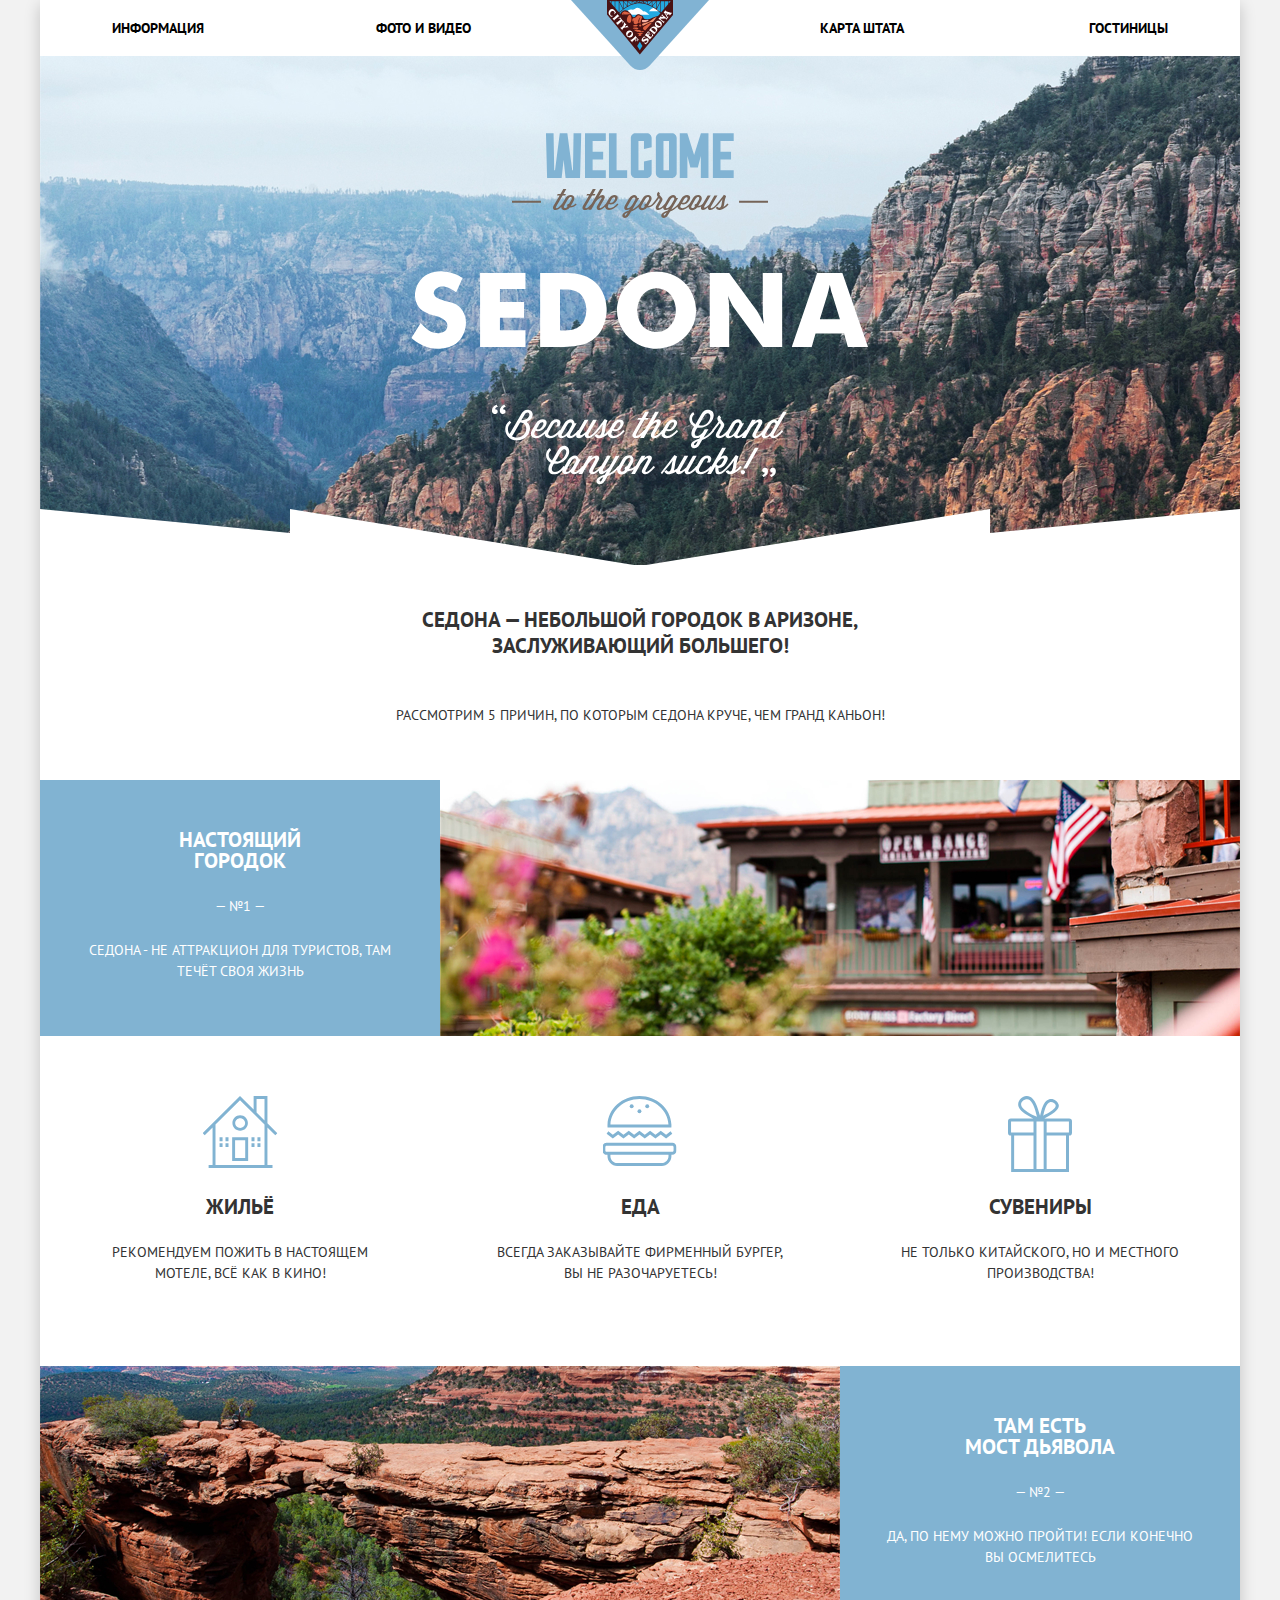
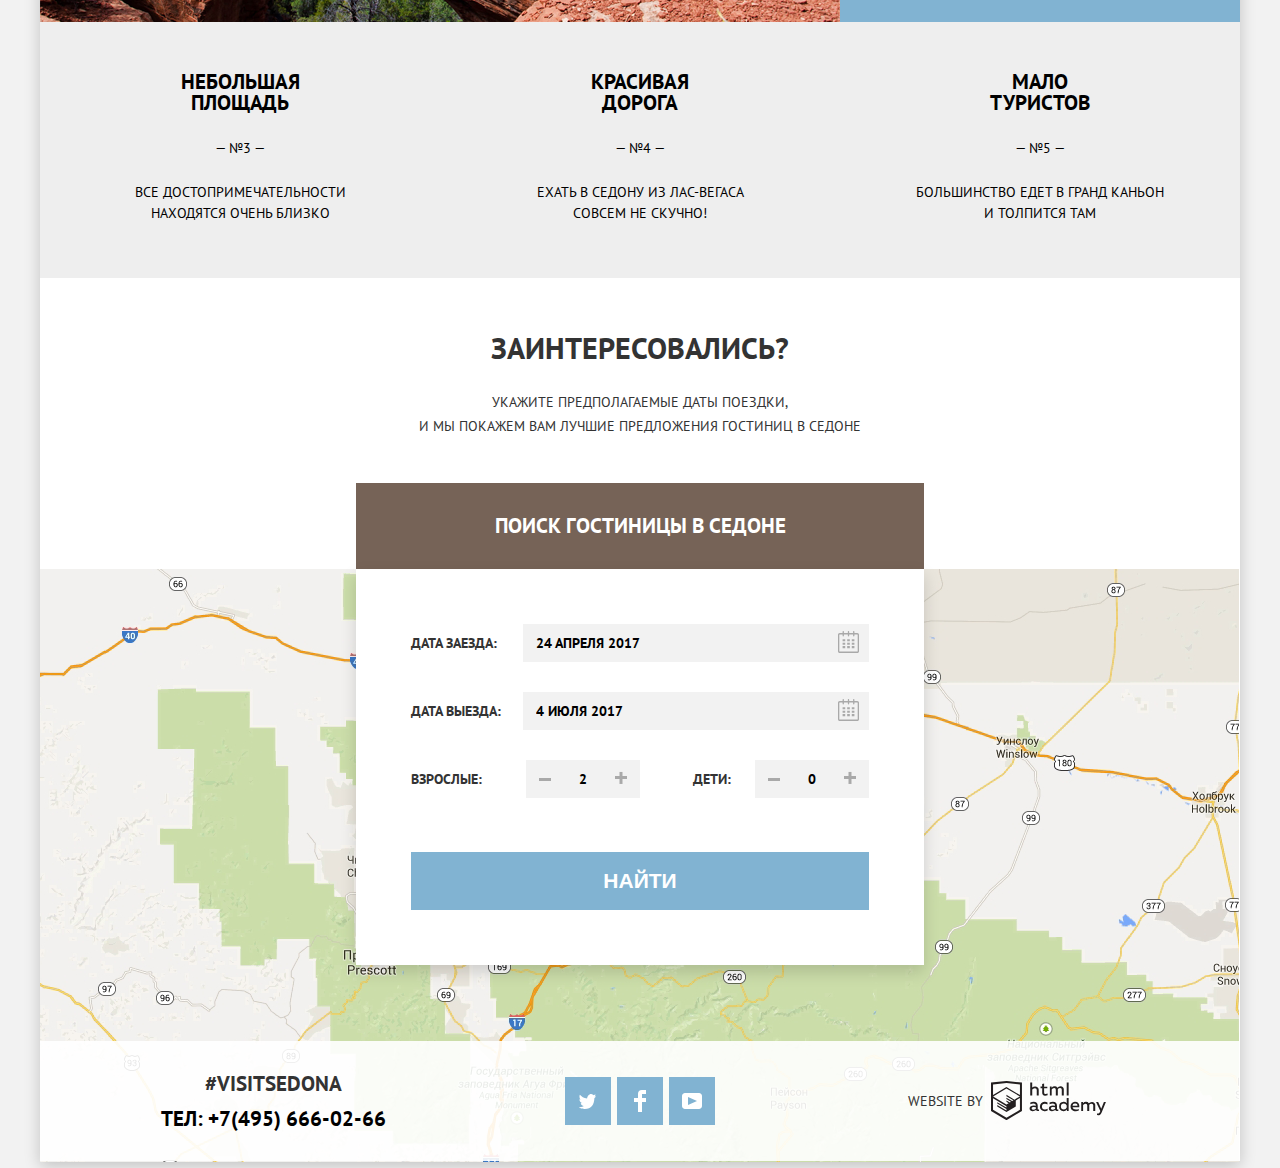
==== commit 49b23efe: "css" ====
--- a/index.html
+++ b/index.html
@@ -1,5 +1,5 @@
 <!DOCTYPE html>
-<html lang="ru" class="page">
+<html lang="ru">
 <head>
   <meta charset="utf-8">
   <title>Добро пожаловать в Седону!</title>
@@ -41,7 +41,7 @@
       <ol class="reasons-list">
         <li class="main-reason">
           <div class="reason-info">
-            <h3 class="reasons-item-title">Настоящий городок</h3>
+            <h3 class="reasons-item-title">Настоящий<br> городок</h3>
             <p class="reason-number">— №1 —</p>
             <p class="reasons-text-content">
               Седона - не аттракцион для туристов, там течёт своя жизнь
@@ -75,9 +75,9 @@
         </li>
         <li class="main-reason reverse">
           <div class="reason-info">
-            <h3 class="reasons-item-header">Там есть Мост дьявола</h3>
+            <h3 class="reasons-item-title">Там есть <br>Мост дьявола</h3>
             <p class="reason-number">— №2 —</p>
-            <p class="text-content">
+            <p class="reasons-text-content">
               Да, по нему можно пройти! Если конечно вы осмелитесь
             </p>
           </div>
@@ -86,33 +86,33 @@
           </div>
         </li>
         <li class="background-gray reason-info">
-          <h3 class="reasons-item-header">Небольшая площадь</h3>
+          <h3 class="reasons-item-title">Небольшая <br>площадь</h3>
           <p class="reason-number">— №3 —</p>
-          <p class="text-content">
+          <p class="reasons-text-content">
             Все достопримечательности находятся очень близко
           </p>
         </li>
         <li class="background-gray reason-info">
-          <h3 class="reasons-item-header">Красивая дорога</h3>
+          <h3 class="reasons-item-title">Красивая <br>дорога</h3>
           <p class="reason-number">— №4 —</p>
-          <p class="text-content">
+          <p class="reasons-text-content">
             Ехать в седону из Лас-Вегаса совсем не скучно!
           </p>
         </li>
         <li class="background-gray reason-info">
-          <h3 class="reasons-item-header">Мало туристов</h3>
+          <h3 class="reasons-item-title">Мало <br>туристов</h3>
           <p class="reason-number">— №5 —</p>
-          <p class="text-content">
-            Большинство едет в гранд каньон и толпится там
+          <p class="reasons-text-content">
+            Большинство едет в гранд каньон <br>и толпится там
           </p>
         </li>
       </ol>
     </section>
-    <section class="hotels-search">
+    <section class="hotels-search-section">
       <div class="hotels-search-content">
         <h2 class="hotels-search-title">Заинтересовались?</h2>
         <p class="hotels-search-text">
-          Укажите предполагаемые даты поездки, и мы покажем вам лучшие предложения гостиниц в Cедоне
+          Укажите предполагаемые даты поездки, <br>и мы покажем вам лучшие предложения гостиниц в Cедоне
         </p>
       </div>
       <button type="button" class="hotels-search">Поиск гостиницы в Седоне</button>
@@ -135,15 +135,15 @@
           <div class="visitors-counter">
             <p class="visitors">
               <label for="adults">Взрослые:</label>
-              <button type="button" class="minus"></button>
+              <button type="button" class="operator minus"></button>
               <input id="adults" type="text" name="adults" value="2" class="adults visitors-input">
-              <button type="button" class="plus"></button>
+              <button type="button" class="operator plus"></button>
             </p>
             <p class="visitors">
               <label for="children" class="children">Дети:</label>
-              <button type="button" class="minus"></button>
+              <button type="button" class="operator minus"></button>
               <input id="children" type="text" name="children" value="0" class="visitors-input">
-              <button type="button" class="plus"></button>
+              <button type="button" class="operator plus"></button>
             </p>
           </div>
           <button type="submit" class="search">Найти</button>
--- a/css/style.css
+++ b/css/style.css
@@ -6,15 +6,17 @@
   --middle-dark: #333333;
   --black: #000000;
 
-  --lightest-gray: #f2f2f2;
-  --light-gray: #eeeeee;
+  --lightest-gray: #F2F2F2;
+  --light-gray: #EEEEEE;
   --middle-gray: #CACACA;
   --dark-gray: #A9A9A9;
   --hotels-border-gray: #E5E5E5;
+  --input-background-gray: #EBEBEB;
 
   --light-blue: #81B3D2;
   --blue: #669EC0;
   --dark-blue: #5496BD;
+  --google-focus-blue: #065ea1;
 
   --light-brown: #766357;
   --brown: #604E43;
@@ -62,10 +64,6 @@
   overflow: hidden;
 }
 
-.page {
-  height: 100%;
-}
-
 .page-wrap {
   background: var(--white);
   box-shadow: 0 5px 15px rgba(0, 1, 1, 0.2);
@@ -99,18 +97,19 @@
   color: var(--black);
 }
 
-.site-navigation a:hover {
+.site-navigation a:not(.current):hover,
+.site-navigation a:not(.current):focus {
   color: var(--light-blue);
 }
 
-.site-navigation a:active {
+.site-navigation a:not(.current):active {
   color: var(--black);
-  mix-blend-mode: normal;
   opacity: 0.3;
 }
 
 a.current {
   color: var(--light-brown);
+  cursor: auto;
 }
 
 .page-header {
@@ -131,14 +130,18 @@
   position: relative;
 }
 
+.promo-images img {
+  display: block;
+}
+
 .promo-images::before {
   content: "";
-  width: 456.65px;
-  height: 350.88px;
+  width: 458px;
+  height: 352px;
   background-image: url("../img/intro-welcome.svg");
   position: absolute;
-  top: 77.35px;
-  left: 371.38px;
+  top: 77px;
+  left: 371px;
 }
 
 .promo-images::after {
@@ -147,12 +150,12 @@
   height: 57px;
   background-image: url("../img/intro-mask.svg");
   position: absolute;
-  bottom: 6px;
+  bottom: -1px;
   left: 0;
 }
 
 .promo-content {
-  padding: 42.5px 340px 51px;
+  padding: 42px 340px 52px;
   text-align: center;
 }
 
@@ -164,13 +167,14 @@
 p.promo-text:first-child {
   font-weight: bold;
   font-size: 21px;
-  margin-bottom: 16.5px;
+  margin-bottom: 43px;
 }
 
 /*Reasons*/
 
 .image-wrap img {
   display: block;
+  width: 800px;
 }
 
 .reasons-list {
@@ -178,6 +182,7 @@
   list-style: none;
   flex-wrap: wrap;
   padding: 0;
+  margin: 0;
 }
 
 .main-reason {
@@ -191,10 +196,20 @@
   box-sizing: border-box;
   width: 400px;
   text-align: center;
-  padding: 47px 49px;
-}
-
-.reason-info h3 {
+  padding-top: 49px;
+  padding-left: 45px;
+  padding-right: 45px;
+}
+
+.reasons-item-title {
+  margin: 0;
+  font-weight: bold;
+  font-size: 21px;
+  line-height: 21px;
+}
+
+p.reasons-text-content {
+  padding: 0;
   margin: 0;
 }
 
@@ -211,13 +226,24 @@
   padding: 0;
   background: var(--white);
   color: var(--middle-dark);
+}
+
+.advantages-title {
+  font-weight: bold;
+  font-size: 21px;
+  line-height: 21px;
+  margin: 0 0 25px;
+}
+
+.advantages-text {
+  margin: 0;
 }
 
 .advantages-item {
   box-sizing: border-box;
   width: 400px;
   text-align: center;
-  padding: 160px 50px 73px;
+  padding: 160px 50px 82px;
   position: relative;
 }
 
@@ -244,7 +270,7 @@
 
 .souvenirs::before {
   width: 64px;
-  height: 77px;
+  height: 76px;
   background-image: url("../img/icon-2.svg");
 }
 
@@ -256,17 +282,21 @@
   width: 400px;
   background: var(--light-gray);
   color: var(--black);
-  padding-left: 75px;
-  padding-right: 75px;
+  padding-left: 69px;
+  padding-right: 69px;
+  padding-bottom: 54px;
 }
 
 /*Hotels search*/
 
-.hotels-search {
+.hotels-search-section {
+  padding-top: 58px;
   display: flex;
   flex-direction: column;
   justify-content: center;
   align-items: center;
+  text-align: center;
+  position: relative;
 }
 
 .hotels-search button {
@@ -274,15 +304,18 @@
   font-family: inherit;
 }
 
-.hotels-search-content {
-  text-align: center;
-  width: 435px;
+.hotels-search-text {
+  padding-top: 30px;
+  padding-bottom: 45px;
+  margin: 0;
+  line-height: 24px;
 }
 
 .hotels-search-title {
   font-weight: bold;
   font-size: 30px;
   line-height: 24px;
+  margin: 0;
 }
 
 button.hotels-search {
@@ -295,6 +328,7 @@
   text-transform: uppercase;
   font-weight: bold;
   border: none;
+  font-family: inherit;
 }
 
 button.hotels-search:hover {
@@ -335,8 +369,9 @@
   width: 568px;
   box-shadow: 0 7px 15px rgba(0, 1, 1, 0.15);
   padding: 55px;
-  position: relative;
   background: var(--white);
+  position: absolute;
+  top: 291px;
 }
 
 .hotels-search-form label {
@@ -366,37 +401,22 @@
   position: relative;
 }
 
-.visitors-counter {
-  display: flex;
-  justify-content: space-between;
-}
-
-.visitors {
-  margin: 0;
-  display: flex;
-  position: relative;
-  justify-content: space-between;
-  width: 50%;
-  align-items: center;
-}
-
-.children {
-  margin-left: 53px;
-}
-
-.visitors-input {
-  width: 114px;
-  text-align: center;
-}
-
 .date-input {
   width: 346px;
   text-transform: uppercase;
 }
 
+.date-input:hover {
+  background: var(--input-background-gray);
+}
+
+.date-input:focus {
+  background: var(--white);
+}
+
 .calendar {
-  width: 21px;
-  height: 23px;
+  width: 25px;
+  height: 25px;
   border: none;
   background: transparent no-repeat;
   position: absolute;
@@ -409,23 +429,57 @@
   top: 20px;
 }
 
-.calendar-icon:hover {
-  fill: var(--black)
-}
-
-.calendar-icon:active, .calendar-icon:focus {
+.calendar:hover > svg,
+.calendar:focus > svg {
+  fill: var(--black);
+}
+
+.calendar:active > svg {
   fill: var(--light-blue)
 }
 
+.visitors-counter {
+  display: flex;
+  justify-content: space-between;
+}
+
+.visitors {
+  margin: 0;
+  display: flex;
+  width: 50%;
+  align-items: center;
+  justify-content: flex-end;
+}
+
+.visitors label {
+  margin-right: auto;
+}
+
+.children {
+  margin-left: 53px;
+}
+
+.visitors-input {
+  width: 38px;
+  text-align: center;
+}
+
+.visitors input {
+  padding-left: 0;
+  padding-right: 0;
+}
+
+.operator {
+  width: 38px;
+  height: 38px;
+  background: var(--lightest-gray);
+  margin: 0;
+  padding: 0;
+}
+
 .minus {
-  width: 12px;
-  height: 12px;
-  border: none;
-  padding: 0;
-  position: absolute;
-  background: transparent;
-  top: 12px;
-  left: 130px;
+  border: none;
+  padding: 0;
 }
 
 .minus::after {
@@ -434,17 +488,14 @@
   width: 12px;
   height: 3px;
   background: var(--dark-gray);
+  margin: auto;
 }
 
 .plus {
-  width: 12px;
-  height: 12px;
-  border: none;
-  padding: 0;
-  position: absolute;
-  background: transparent;
-  top: 14px;
-  right: 14px;
+  border: none;
+  padding: 0;
+  top: 0;
+  right: 0;
 }
 
 .plus::before {
@@ -453,6 +504,7 @@
   background: var(--dark-gray);
   width: 12px;
   height: 3px;
+  margin: auto;
 }
 
 .plus::after {
@@ -462,6 +514,7 @@
   height: 3px;
   transform: translateY(-85%) rotate(90deg);
   background: var(--dark-gray);
+  margin: auto;
 }
 
 .minus:hover::after,
@@ -480,9 +533,9 @@
 }
 
 .map {
+  border: none;
   display: block;
-  margin-top: -395px;
-  margin-bottom: -120px;
+  margin-bottom: -127px;
 }
 
 /*Footer*/
@@ -495,6 +548,8 @@
   align-items: center;
   height: 120px;
   position: relative;
+  padding-right: 50px;
+  padding-left: 50px;
 }
 
 .contacts {
@@ -502,6 +557,7 @@
   font-size: 21px;
   line-height: 26px;
   text-align: center;
+
 }
 
 .contacts a {
@@ -513,6 +569,7 @@
 }
 
 .contacts a:focus {
+  color: var(--black);
   mix-blend-mode: normal;
   opacity: 0.3;
 }
@@ -615,7 +672,7 @@
   background-position: 0 0;
   background-repeat: no-repeat;
   color: var(--white);
-  padding: 26px 73px 31px 85px;
+  padding: 26px 73px 32px 73px;
 }
 
 .left-col-filters fieldset {
@@ -631,7 +688,7 @@
 
 .left-col-filters legend {
   padding: 0;
-  margin: 0 0 0 -39px;
+  margin: 0;
   font-size: 16px;
   font-weight: bold;
 }
@@ -651,12 +708,13 @@
   display: block;
   cursor: pointer;
   user-select: none;
+  padding-left: 39px;
 }
 
 .filter-input-checkbox + label::before {
   content: "";
   position: absolute;
-  left: -39px;
+  left: 0;
   top: 0;
   width: 23px;
   height: 23px;
@@ -667,7 +725,7 @@
 .filter-input-checkbox:checked + label::after {
   content: "";
   position: absolute;
-  left: -39px;
+  left: 0;
   top: 0;
   width: 27px;
   height: 23px;
@@ -675,8 +733,27 @@
   background-repeat: no-repeat;
 }
 
-.filter-input-checkbox:disabled path {
-  fill: var(--dark-gray);
+.filter-input-checkbox:checked + label::before {
+  display: none;
+}
+
+.filter-input-checkbox:focus + label::after,
+.filter-input-checkbox:focus + label::before {
+  box-shadow: 0 0 1px 3px var(--google-focus-blue);
+}
+
+/*.hotels-filter-form input[type=checkbox]:disabled + label:before{*/
+/*  opacity: 0.3;*/
+/*  cursor: auto;*/
+/*}*/
+.filter-input-checkbox:disabled + label::after,
+.filter-input-checkbox:disabled + label::before {
+  opacity: 0.3;
+  cursor: auto;
+}
+
+.filter-input-checkbox:disabled + label {
+  cursor: auto;
 }
 
 .hotels-filter-form {
@@ -705,7 +782,14 @@
   color: var(--white);
   text-transform: uppercase;
   cursor: pointer;
-  margin-top: 40px;
+  margin-top: 34px;
+  font-family: inherit;
+}
+
+button.show:hover,
+button.show:focus {
+  background: var(--white);
+  color: var(--black);
 }
 
 .right-col-filters fieldset {
@@ -731,8 +815,11 @@
   padding-top: 6.5px;
   padding-bottom: 8.5px;
   display: flex;
-  justify-content: space-evenly;
+  justify-content: space-between;
   position: relative;
+  padding-left: 65px;
+  padding-right: 20px;
+  align-items: center;
 }
 
 .max-price:before {
@@ -740,7 +827,6 @@
   width: 2px;
   height: 22px;
   background: var(--white);
-  margin-right: 37px;
   position: absolute;
   right: 156px;
 }
@@ -757,7 +843,7 @@
   background: transparent;
   border: none;
   color: var(--white);
-  width: 30px;
+  width: 60px;
 }
 
 .range-filter {
@@ -772,15 +858,13 @@
 .range-controls .scale {
   height: 2px;
   width: 316px;
-  background: var(--white);
-  opacity: 0.3;
+  background: rgba(255, 255, 255, 0.3);
 }
 
 .range-controls .bar {
   width: 248px;
   height: 2px;
   background: var(--white);
-  opacity: 1;
 }
 
 .range-controls .toggle {
@@ -812,22 +896,20 @@
 
 .sort-hotels {
   border-bottom: 1px solid var(--hotels-border-gray);
-  padding: 29px 72px 31px 72px;
-  display: flex;
-  align-items: center;
+  padding: 29px 70px 30px 73px;
+  display: flex;
 }
 
 .found-hotels {
   display: flex;
   justify-content: space-between;
-  align-items: center;
-  font-weight: bold;
 }
 
 .found-title {
   margin: 0;
   font-size: 21px;
   line-height: 26px;
+  font-weight: bold;
 }
 
 .param-sorting-title {
@@ -840,7 +922,6 @@
 .param-sorting-list, .ranking-list {
   list-style: none;
   display: flex;
-  align-items: center;
   margin: 0;
   padding: 0;
 }
@@ -875,13 +956,21 @@
 
 button.param:focus {
   color: var(--black);
-  border: none;
-}
+  border-bottom: 1px dashed transparent;
+}
+
+.param.active {
+  opacity: 1;
+  color: var(--light-blue);
+  border-bottom: 1px dashed transparent;
+  cursor: auto;
+}
+
 
 .ranking {
   border: none;
-  width: 11px;
-  height: 10px;
+  width: 20px;
+  height: 20px;
   fill: var(--middle-gray);
   padding: 0;
   cursor: pointer;
@@ -889,19 +978,29 @@
 }
 
 .ranking-list li:first-child {
-  margin-right: 12px;
-}
-
-.arrow {
-  fill: var(--middle-gray)
-}
-
-.arrow:hover {
+  margin-right: 0;
+}
+
+.ranking-list {
+  padding-top: 5px;
+}
+
+.ranking:hover > svg,
+.ranking:focus > svg{
   fill: var(--black);
 }
 
-.arrow:active, .arrow:focus {
+.ranking:active > svg {
   fill: var(--light-blue);
+}
+
+.ranking.active > svg {
+  fill: var(--light-blue);
+  cursor: auto;
+}
+
+.param.active {
+
 }
 
 /*Hotels search results*/
@@ -916,8 +1015,8 @@
   list-style: none;
   display: flex;
   border-bottom: 1px solid var(--hotels-border-gray);
-  padding: 30px 72px;
-  align-items: center;
+  padding: 24px 73px;
+  align-items: flex-end;
   justify-content: flex-start;
 }
 
@@ -941,6 +1040,20 @@
   font-weight: bold;
   font-size: 21px;
   line-height: 26px;
+}
+
+.hotel-name {
+  color: var(--black);
+}
+
+.hotel-name:hover,
+.hotel-name:focus {
+  color: var(--light-blue);
+}
+
+.hotel-name:active {
+  color: var(--black);
+  opacity: 0.3;
 }
 
 .left-column, .right-column {
@@ -1005,6 +1118,7 @@
 
 .star-rating {
   height: 17px;
+  width: 19px;
   background-image: url("../img/star.svg");
   background-position: center center;
   background-repeat: space repeat;
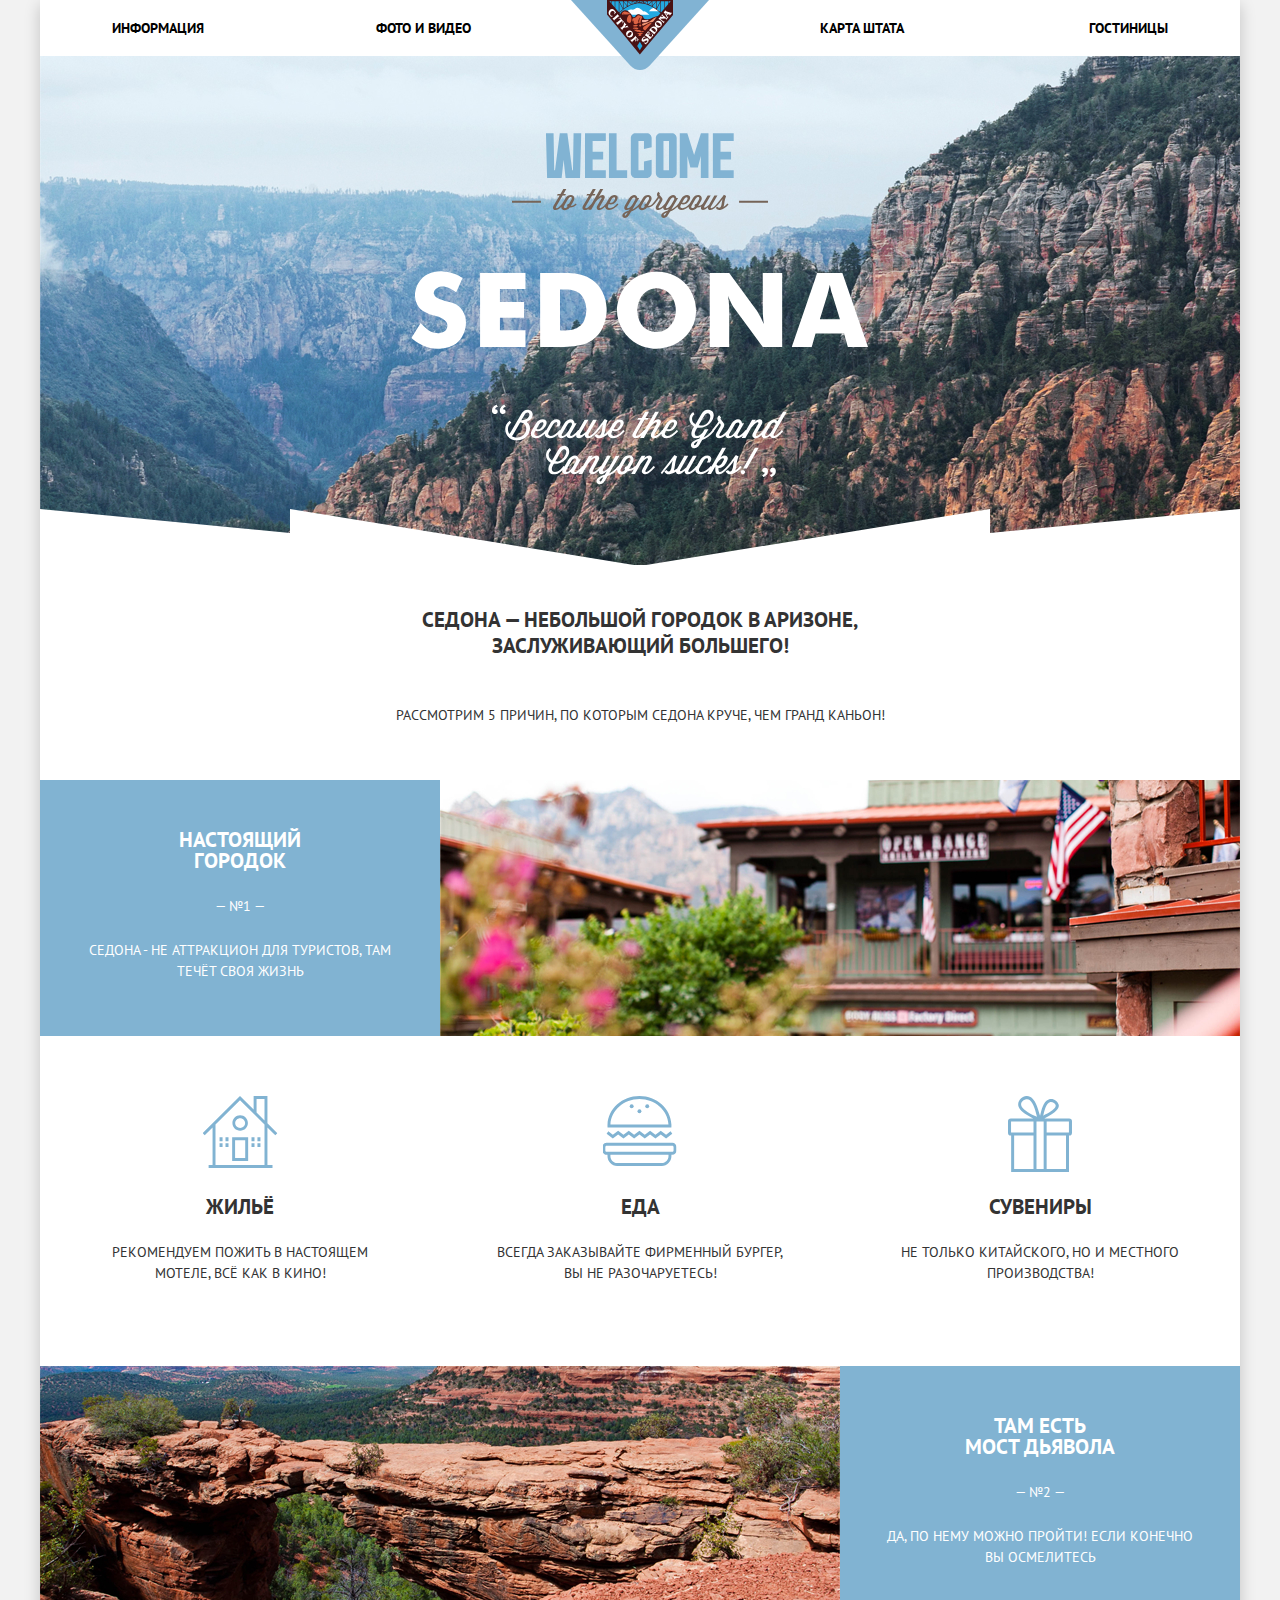
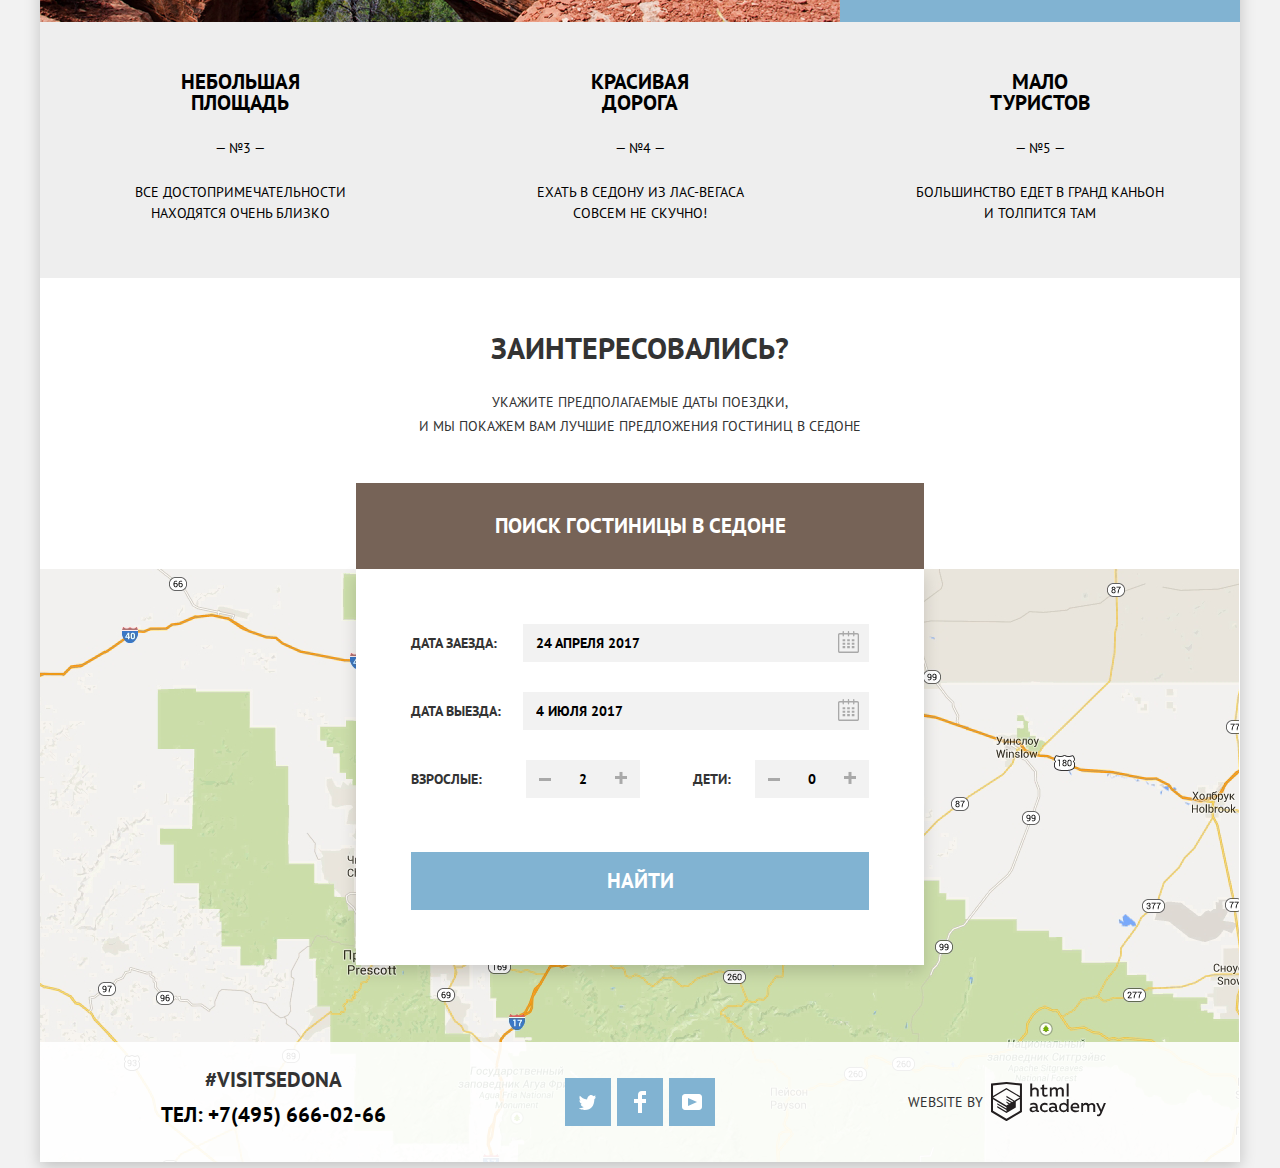
==== commit 9bb21488: "add javascript for the search form" ====
--- a/index.html
+++ b/index.html
@@ -4,6 +4,7 @@
   <meta charset="utf-8">
   <title>Добро пожаловать в Седону!</title>
   <link href="https://fonts.googleapis.com/css2?family=PT+Sans:wght@400;700&display=swap" rel="stylesheet">
+  <link rel="stylesheet" href="css/normalize.css">
   <link rel="stylesheet" href="css/style.css">
 </head>
 <body class="page-body">
@@ -115,42 +116,45 @@
           Укажите предполагаемые даты поездки, <br>и мы покажем вам лучшие предложения гостиниц в Cедоне
         </p>
       </div>
-      <button type="button" class="hotels-search">Поиск гостиницы в Седоне</button>
-      <form action="https://echo.htmlacademy.ru" method="post" class="hotels-search-form">
-        <div class="search-inputs">
-          <p class="dates">
-            <label for="start-date">Дата заезда:</label>
-            <input id="start-date" type="text" name="start-date" class="date-input" value="24 апреля 2017">
-            <button type="button" class="calendar" aria-label="Календарь">
-              <svg class="calendar-icon" xmlns="http://www.w3.org/2000/svg" width="21" height="22" viewBox="0 0 21 22" fill="#A9A9A9"><path d="M19.251 2.025h-2.845V.648c0-.381-.294-.689-.656-.689-.363 0-.656.308-.656.689v1.377h-3.938V.648c0-.381-.294-.689-.655-.689-.363 0-.657.308-.657.689v1.377H5.906V.648c0-.381-.294-.689-.656-.689-.363 0-.657.308-.657.689v1.377H1.75C.784 2.025 0 2.847 0 3.862v16.302C0 21.179.784 22 1.75 22h17.501c.966 0 1.749-.821 1.749-1.836V3.862c0-1.015-.783-1.837-1.749-1.837zm.437 18.139a.448.448 0 0 1-.437.459H1.75a.45.45 0 0 1-.438-.459V3.862a.45.45 0 0 1 .438-.459h2.844v1.378c0 .381.294.689.657.689.362 0 .656-.308.656-.689V3.403h3.938v1.378c0 .381.294.689.657.689.361 0 .655-.308.655-.689V3.403h3.938v1.378c0 .381.293.689.656.689.362 0 .656-.308.656-.689V3.403h2.845c.241 0 .437.206.437.459v16.302z"/><path d="M4.594 8.225h2.625v2.066H4.594zM4.594 11.668h2.625v2.067H4.594zM4.594 15.112h2.625v2.066H4.594zM9.188 15.112h2.625v2.066H9.188zM9.188 11.668h2.625v2.067H9.188zM9.188 8.225h2.625v2.066H9.188zM13.781 15.112h2.625v2.066h-2.625zM13.781 11.668h2.625v2.067h-2.625zM13.781 8.225h2.625v2.066h-2.625z"/></svg>
-            </button>
-          </p>
-          <p class="dates">
-            <label for="end-date">Дата выезда:</label>
-            <input id="end-date" type="text" name="end-date" class="date-input" value="4 июля 2017">
-            <button type="button" class="calendar" aria-label="Календарь">
-              <svg class="calendar-icon" xmlns="http://www.w3.org/2000/svg" width="21" height="22" viewBox="0 0 21 22" fill="#A9A9A9"><path d="M19.251 2.025h-2.845V.648c0-.381-.294-.689-.656-.689-.363 0-.656.308-.656.689v1.377h-3.938V.648c0-.381-.294-.689-.655-.689-.363 0-.657.308-.657.689v1.377H5.906V.648c0-.381-.294-.689-.656-.689-.363 0-.657.308-.657.689v1.377H1.75C.784 2.025 0 2.847 0 3.862v16.302C0 21.179.784 22 1.75 22h17.501c.966 0 1.749-.821 1.749-1.836V3.862c0-1.015-.783-1.837-1.749-1.837zm.437 18.139a.448.448 0 0 1-.437.459H1.75a.45.45 0 0 1-.438-.459V3.862a.45.45 0 0 1 .438-.459h2.844v1.378c0 .381.294.689.657.689.362 0 .656-.308.656-.689V3.403h3.938v1.378c0 .381.294.689.657.689.361 0 .655-.308.655-.689V3.403h3.938v1.378c0 .381.293.689.656.689.362 0 .656-.308.656-.689V3.403h2.845c.241 0 .437.206.437.459v16.302z"/><path d="M4.594 8.225h2.625v2.066H4.594zM4.594 11.668h2.625v2.067H4.594zM4.594 15.112h2.625v2.066H4.594zM9.188 15.112h2.625v2.066H9.188zM9.188 11.668h2.625v2.067H9.188zM9.188 8.225h2.625v2.066H9.188zM13.781 15.112h2.625v2.066h-2.625zM13.781 11.668h2.625v2.067h-2.625zM13.781 8.225h2.625v2.066h-2.625z"/></svg>
-            </button>
-          </p>
-          <div class="visitors-counter">
-            <p class="visitors">
-              <label for="adults">Взрослые:</label>
-              <button type="button" class="operator minus"></button>
-              <input id="adults" type="text" name="adults" value="2" class="adults visitors-input">
-              <button type="button" class="operator plus"></button>
+      <div class="search-wrap">
+        <button type="button" class="hotels-search">Поиск гостиницы в Седоне</button>
+        <form action="https://echo.htmlacademy.ru" method="post" class="hotels-search-form is-open">
+          <div class="search-inputs">
+            <p class="dates">
+              <label for="start-date">Дата заезда:</label>
+              <input id="start-date" type="text" name="start-date" class="date-input" value="24 апреля 2017">
+              <button type="button" class="calendar" aria-label="Календарь">
+                <svg class="calendar-icon" xmlns="http://www.w3.org/2000/svg" width="21" height="22" viewBox="0 0 21 22" fill="#A9A9A9"><path d="M19.251 2.025h-2.845V.648c0-.381-.294-.689-.656-.689-.363 0-.656.308-.656.689v1.377h-3.938V.648c0-.381-.294-.689-.655-.689-.363 0-.657.308-.657.689v1.377H5.906V.648c0-.381-.294-.689-.656-.689-.363 0-.657.308-.657.689v1.377H1.75C.784 2.025 0 2.847 0 3.862v16.302C0 21.179.784 22 1.75 22h17.501c.966 0 1.749-.821 1.749-1.836V3.862c0-1.015-.783-1.837-1.749-1.837zm.437 18.139a.448.448 0 0 1-.437.459H1.75a.45.45 0 0 1-.438-.459V3.862a.45.45 0 0 1 .438-.459h2.844v1.378c0 .381.294.689.657.689.362 0 .656-.308.656-.689V3.403h3.938v1.378c0 .381.294.689.657.689.361 0 .655-.308.655-.689V3.403h3.938v1.378c0 .381.293.689.656.689.362 0 .656-.308.656-.689V3.403h2.845c.241 0 .437.206.437.459v16.302z"/><path d="M4.594 8.225h2.625v2.066H4.594zM4.594 11.668h2.625v2.067H4.594zM4.594 15.112h2.625v2.066H4.594zM9.188 15.112h2.625v2.066H9.188zM9.188 11.668h2.625v2.067H9.188zM9.188 8.225h2.625v2.066H9.188zM13.781 15.112h2.625v2.066h-2.625zM13.781 11.668h2.625v2.067h-2.625zM13.781 8.225h2.625v2.066h-2.625z"/></svg>
+              </button>
             </p>
-            <p class="visitors">
-              <label for="children" class="children">Дети:</label>
-              <button type="button" class="operator minus"></button>
-              <input id="children" type="text" name="children" value="0" class="visitors-input">
-              <button type="button" class="operator plus"></button>
+            <p class="dates">
+              <label for="end-date">Дата выезда:</label>
+              <input id="end-date" type="text" name="end-date" class="date-input" value="4 июля 2017">
+              <button type="button" class="calendar" aria-label="Календарь">
+                <svg class="calendar-icon" xmlns="http://www.w3.org/2000/svg" width="21" height="22" viewBox="0 0 21 22" fill="#A9A9A9"><path d="M19.251 2.025h-2.845V.648c0-.381-.294-.689-.656-.689-.363 0-.656.308-.656.689v1.377h-3.938V.648c0-.381-.294-.689-.655-.689-.363 0-.657.308-.657.689v1.377H5.906V.648c0-.381-.294-.689-.656-.689-.363 0-.657.308-.657.689v1.377H1.75C.784 2.025 0 2.847 0 3.862v16.302C0 21.179.784 22 1.75 22h17.501c.966 0 1.749-.821 1.749-1.836V3.862c0-1.015-.783-1.837-1.749-1.837zm.437 18.139a.448.448 0 0 1-.437.459H1.75a.45.45 0 0 1-.438-.459V3.862a.45.45 0 0 1 .438-.459h2.844v1.378c0 .381.294.689.657.689.362 0 .656-.308.656-.689V3.403h3.938v1.378c0 .381.294.689.657.689.361 0 .655-.308.655-.689V3.403h3.938v1.378c0 .381.293.689.656.689.362 0 .656-.308.656-.689V3.403h2.845c.241 0 .437.206.437.459v16.302z"/><path d="M4.594 8.225h2.625v2.066H4.594zM4.594 11.668h2.625v2.067H4.594zM4.594 15.112h2.625v2.066H4.594zM9.188 15.112h2.625v2.066H9.188zM9.188 11.668h2.625v2.067H9.188zM9.188 8.225h2.625v2.066H9.188zM13.781 15.112h2.625v2.066h-2.625zM13.781 11.668h2.625v2.067h-2.625zM13.781 8.225h2.625v2.066h-2.625z"/></svg>
+              </button>
             </p>
+            <div class="visitors-counter">
+              <p class="visitors">
+                <label for="adults">Взрослые:</label>
+                <button type="button" class="operator minus"></button>
+                <input id="adults" type="text" name="adults" value="2" class="adults visitors-input">
+                <button type="button" class="operator plus"></button>
+              </p>
+              <p class="visitors">
+                <label for="children" class="children">Дети:</label>
+                <button type="button" class="operator minus"></button>
+                <input id="children" type="text" name="children" value="0" class="visitors-input">
+                <button type="button" class="operator plus"></button>
+              </p>
+            </div>
+            <button type="submit" class="search">Найти</button>
           </div>
-          <button type="submit" class="search">Найти</button>
-        </div>
-      </form>
+        </form>
+      </div>
     </section>
-    <section class="map">
+    <section class="map map-position">
+<!--      <iframe src="https://www.google.com/maps/embed?pb=!1m18!1m12!1m3!1d234819.29532541992!2d-111.88868464197978!3d34.89524956279639!2m3!1f0!2f0!3f0!3m2!1i1024!2i768!4f13.1!3m3!1m2!1s0x872da132f942b00d%3A0x5548c523fa6c8efd!2z0KHQtdC00L7QvdCwLCDQkNGA0LjQt9C-0L3QsCA4NjMzNiwg0KHQqNCQ!5e0!3m2!1sru!2sru!4v1592412478163!5m2!1sru!2sru" width="1200" height="593" frameborder="0" style="border:0;" allowfullscreen="" aria-hidden="false" tabindex="0"></iframe>-->
       <img src="img/map.png" alt="Седона на карте" width="1199" height="593">
     </section>
   </main>
@@ -178,5 +182,6 @@
     </p>
   </footer>
 </div>
+<script src="js/search-form.js"></script>
 </body>
 </html>
--- a/css/style.css
+++ b/css/style.css
@@ -35,9 +35,9 @@
   text-transform: uppercase;
   background-color: var(--lightest-gray);
   min-height: 100%;
-  display: grid;
-  grid-template-rows: min-content 1fr min-content;
-  align-content: start;
+  /*display: grid;*/
+  /*grid-template-rows: min-content 1fr min-content;*/
+  /*align-content: start;*/
 }
 
 a {
@@ -296,7 +296,6 @@
   justify-content: center;
   align-items: center;
   text-align: center;
-  position: relative;
 }
 
 .hotels-search button {
@@ -316,6 +315,10 @@
   font-size: 30px;
   line-height: 24px;
   margin: 0;
+}
+
+.search-wrap {
+  position: relative;
 }
 
 button.hotels-search {
@@ -329,6 +332,8 @@
   font-weight: bold;
   border: none;
   font-family: inherit;
+  z-index: 3;
+  position: relative;
 }
 
 button.hotels-search:hover {
@@ -371,7 +376,37 @@
   padding: 55px;
   background: var(--white);
   position: absolute;
-  top: 291px;
+  top: 86px;
+  display: none;
+  z-index: 2;
+}
+
+.is-open {
+  display: block;
+}
+
+.animation-open {
+  animation-name: bounce-down;
+  animation-duration: 0.6s;
+}
+
+@keyframes bounce-down {
+  0%    { transform: translateY(-86px); }
+  70%   { transform: translateY(30px);  }
+  90%   { transform: translateY(-10px); }
+  100%  { transform: translateY(0);     }
+}
+
+.modal-error {
+  animation-name: shake;
+  animation-duration: 0.6s;
+}
+
+@keyframes shake {
+  0%, 100%                { transform: translateX(0);     }
+  10%, 30%, 50%, 70%, 90% { transform: translateX(-10px); }
+  20%, 40%, 60%, 80%      { transform: translateX(10px);  }
+
 }
 
 .hotels-search-form label {
@@ -404,14 +439,25 @@
 .date-input {
   width: 346px;
   text-transform: uppercase;
-}
-
-.date-input:hover {
+  outline: none;
+  border: 2px solid transparent;
+  box-sizing: border-box;
+}
+
+.date-input:hover,
+.visitors-input:hover {
   background: var(--input-background-gray);
 }
 
-.date-input:focus {
+.date-input:focus,
+.visitors-input:focus {
   background: var(--white);
+  border: 2px solid var(--hotels-border-gray);
+  box-sizing: border-box;
+}
+
+.hotels-search-form button {
+  cursor: pointer;
 }
 
 .calendar {
@@ -423,6 +469,7 @@
   top: 7px;
   right: 8px;
   padding: 0;
+  outline: none;
 }
 
 button .calendar:last-child {
@@ -435,7 +482,7 @@
 }
 
 .calendar:active > svg {
-  fill: var(--light-blue)
+  fill: var(--light-blue);
 }
 
 .visitors-counter {
@@ -467,6 +514,7 @@
 .visitors input {
   padding-left: 0;
   padding-right: 0;
+  outline: none;
 }
 
 .operator {
@@ -535,8 +583,23 @@
 .map {
   border: none;
   display: block;
-  margin-bottom: -127px;
-}
+  margin-bottom: -126px;
+  position: relative;
+
+}
+
+/*.map iframe {*/
+/*  z-index: 2;*/
+/*  position: absolute;*/
+/*  top: 0;*/
+/*  left: 0;*/
+/*}*/
+
+/*.map img {*/
+/*  position: absolute;*/
+/*  top: 0;*/
+/*  left: 0;*/
+/*}*/
 
 /*Footer*/
 
@@ -557,7 +620,7 @@
   font-size: 21px;
   line-height: 26px;
   text-align: center;
-
+  padding-bottom: 10px;
 }
 
 .contacts a {
@@ -768,6 +831,7 @@
 .right-col-filters p {
   margin: 0;
   text-align: center;
+  padding-right: 10px;
 }
 
 button.show {
@@ -843,7 +907,7 @@
   background: transparent;
   border: none;
   color: var(--white);
-  width: 60px;
+  width: 57px;
 }
 
 .range-filter {
@@ -862,7 +926,7 @@
 }
 
 .range-controls .bar {
-  width: 248px;
+  width: 252px;
   height: 2px;
   background: var(--white);
 }
@@ -885,7 +949,7 @@
 }
 
 .range-controls .toggle-max {
-  left: 248px;
+  left: 252px;
 }
 
 /*Sort hotels*/
@@ -1015,7 +1079,7 @@
   list-style: none;
   display: flex;
   border-bottom: 1px solid var(--hotels-border-gray);
-  padding: 24px 73px;
+  padding: 24px 73px 30px;
   align-items: flex-end;
   justify-content: flex-start;
 }
@@ -1036,7 +1100,7 @@
 }
 
 .hotel-info h3 {
-  margin: 0 0 7px 0;
+  margin: 0;
   font-weight: bold;
   font-size: 21px;
   line-height: 26px;
@@ -1044,6 +1108,7 @@
 
 .hotel-name {
   color: var(--black);
+  margin-bottom: 7px;
 }
 
 .hotel-name:hover,
@@ -1122,19 +1187,19 @@
   background-image: url("../img/star.svg");
   background-position: center center;
   background-repeat: space repeat;
-  margin-bottom: 50px;
+  margin-bottom: 48px;
 }
 
 .four-stars {
-  width: 76px
+  width: 89px
 }
 
 .three-stars {
-  width: 57px;
+  width: 65px;
 }
 
 .two-stars {
-  width: 38px;
+  width: 40px;
 }
 
 .numeric-rating {
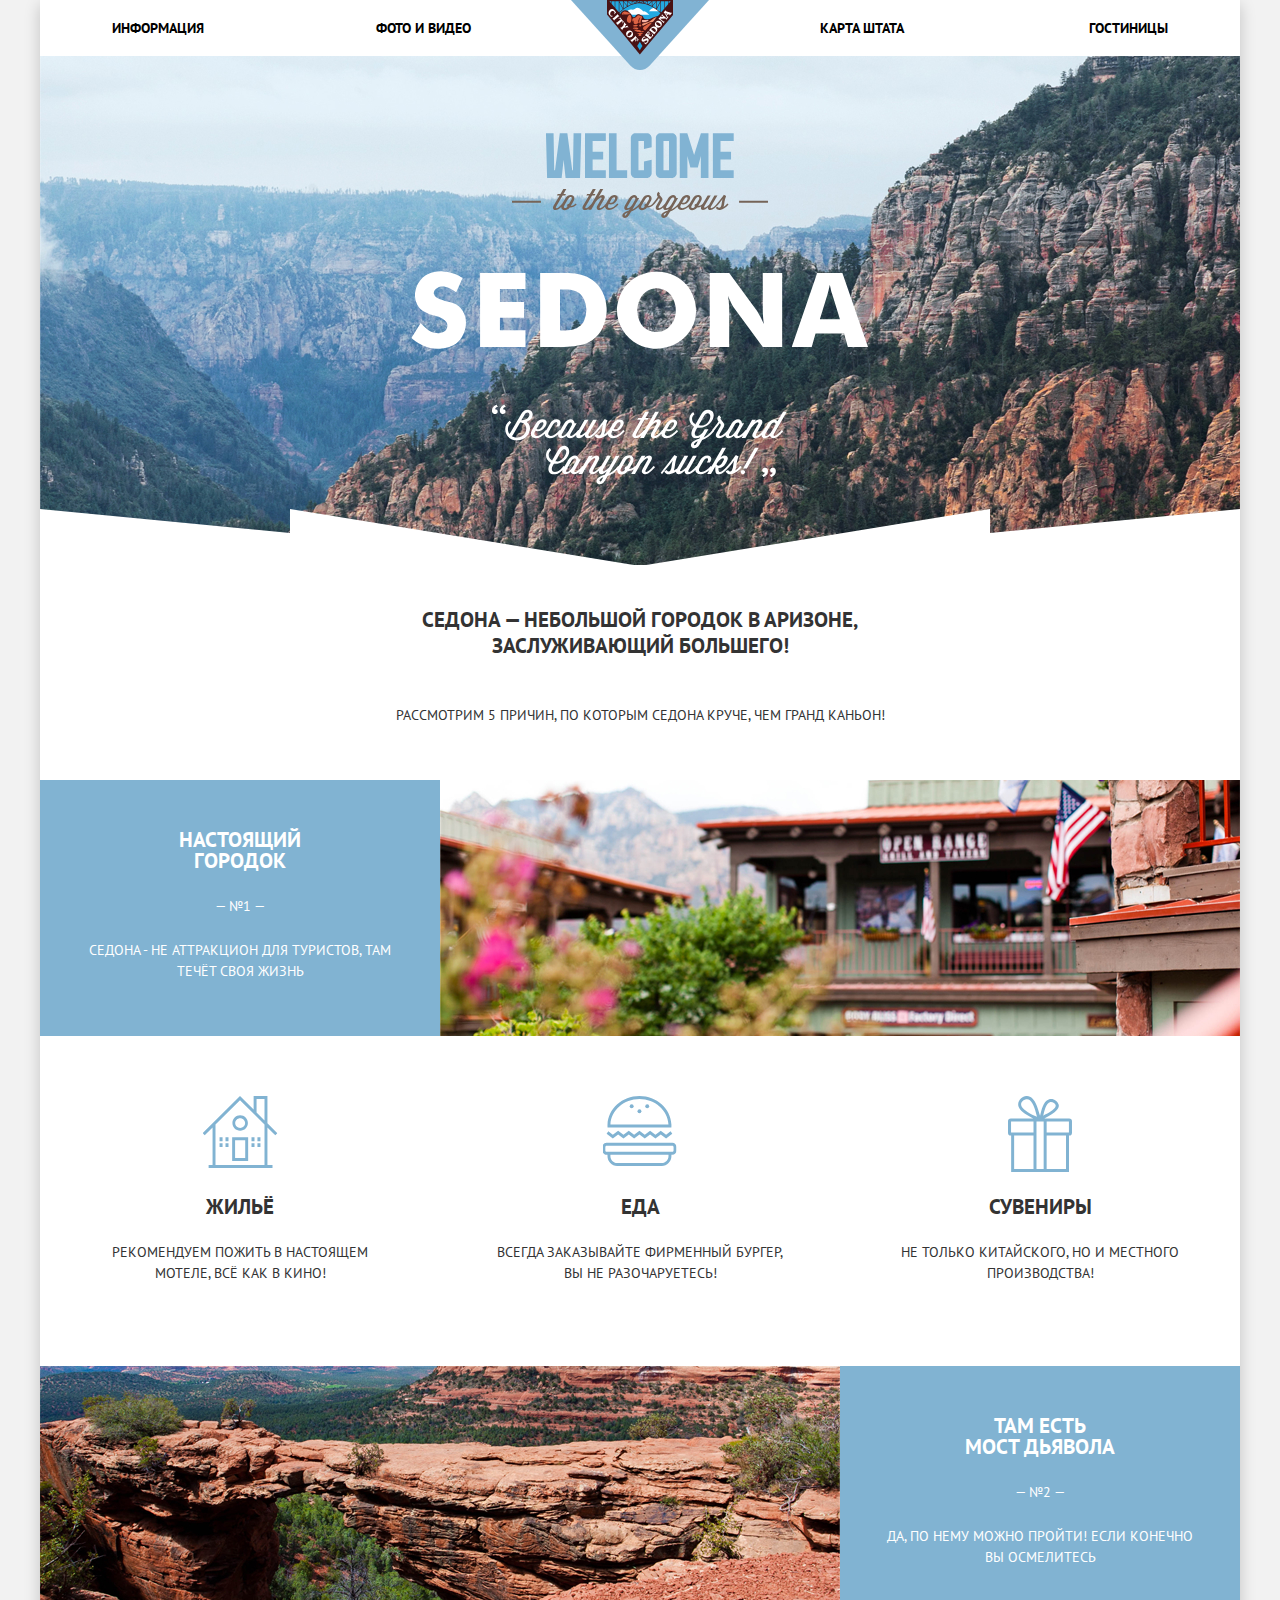
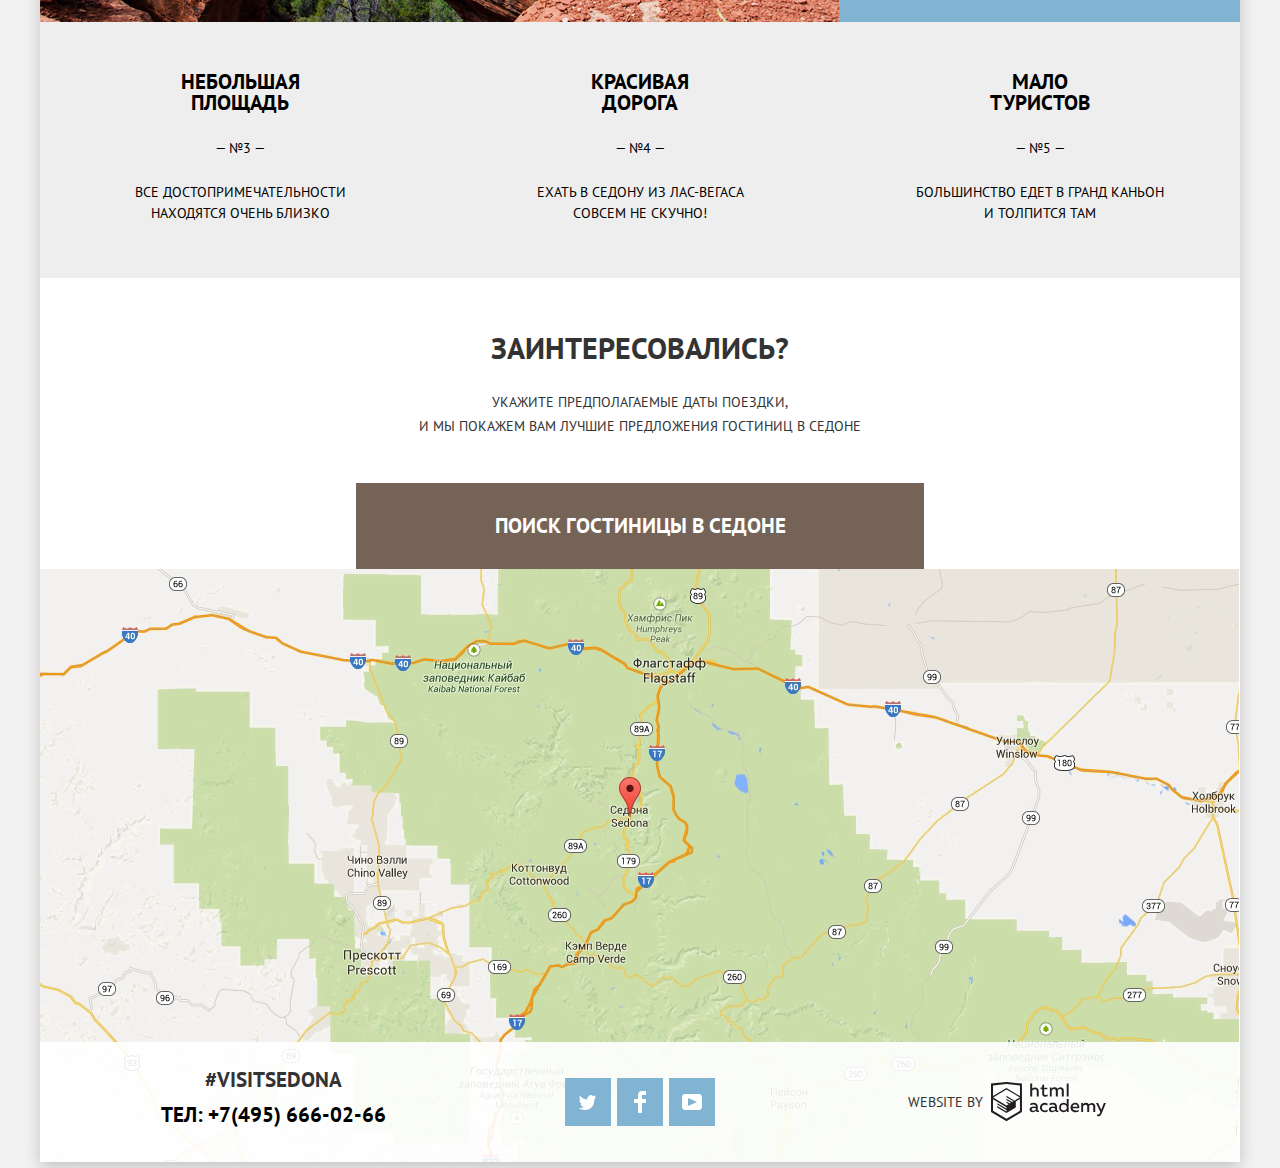
==== commit 781a072d: "add corrections, add min-files" ====
--- a/index.html
+++ b/index.html
@@ -4,8 +4,8 @@
   <meta charset="utf-8">
   <title>Добро пожаловать в Седону!</title>
   <link href="https://fonts.googleapis.com/css2?family=PT+Sans:wght@400;700&display=swap" rel="stylesheet">
-  <link rel="stylesheet" href="css/normalize.css">
-  <link rel="stylesheet" href="css/style.css">
+  <link rel="stylesheet" href="css/normalize-min.css">
+  <link rel="stylesheet" href="css/style-min.css">
 </head>
 <body class="page-body">
 <div class="page-wrap">
@@ -15,8 +15,8 @@
         <img src="img/logo-sedona.svg" alt="Логотип сайта" width="138" height="70">
       </a>
       <ul class="site-navigation">
-        <li class="align-left"><a href="#">Информация</a></li>
-        <li class="align-left"><a href="#">Фото и видео</a></li>
+        <li><a href="#">Информация</a></li>
+        <li><a href="#">Фото и видео</a></li>
         <li class="align-right"><a href="#">Карта штата</a></li>
         <li class="align-right"><a href="hotels.html">Гостиницы</a></li>
       </ul>
@@ -154,7 +154,8 @@
       </div>
     </section>
     <section class="map map-position">
-<!--      <iframe src="https://www.google.com/maps/embed?pb=!1m18!1m12!1m3!1d234819.29532541992!2d-111.88868464197978!3d34.89524956279639!2m3!1f0!2f0!3f0!3m2!1i1024!2i768!4f13.1!3m3!1m2!1s0x872da132f942b00d%3A0x5548c523fa6c8efd!2z0KHQtdC00L7QvdCwLCDQkNGA0LjQt9C-0L3QsCA4NjMzNiwg0KHQqNCQ!5e0!3m2!1sru!2sru!4v1592412478163!5m2!1sru!2sru" width="1200" height="593" frameborder="0" style="border:0;" allowfullscreen="" aria-hidden="false" tabindex="0"></iframe>-->
+      <h2 class="visually-hidden">Карта Седоны</h2>
+      <iframe src="https://www.google.com/maps/embed?pb=!1m18!1m12!1m3!1d234819.29532541992!2d-111.88868464197978!3d34.89524956279639!2m3!1f0!2f0!3f0!3m2!1i1024!2i768!4f13.1!3m3!1m2!1s0x872da132f942b00d%3A0x5548c523fa6c8efd!2z0KHQtdC00L7QvdCwLCDQkNGA0LjQt9C-0L3QsCA4NjMzNiwg0KHQqNCQ!5e0!3m2!1sru!2sru!4v1592412478163!5m2!1sru!2sru" width="1200" height="593" style="border:0;" allowfullscreen="" aria-hidden="false" tabindex="0"></iframe>
       <img src="img/map.png" alt="Седона на карте" width="1199" height="593">
     </section>
   </main>
@@ -182,6 +183,6 @@
     </p>
   </footer>
 </div>
-<script src="js/search-form.js"></script>
+<script src="js/search-form-min.js"></script>
 </body>
 </html>
--- a/css/style-min.css
+++ b/css/style-min.css
@@ -0,0 +1 @@
+:root{--white:#fff;--dark:#666;--middle-dark:#333;--black:#000;--lightest-gray:#f2f2f2;--light-gray:#eee;--middle-gray:#cacaca;--dark-gray:#a9a9a9;--hotels-border-gray:#e5e5e5;--input-background-gray:#ebebeb;--light-blue:#81b3d2;--blue:#669ec0;--dark-blue:#5496bd;--google-focus-blue:#065ea1;--light-brown:#766357;--brown:#604e43;--dark-brown:#503e33}.page-body{min-width:1240px;margin:0;font-family:'PT Sans','Arial',sans-serif;font-size:14px;line-height:21px;color:var(--middle-dark);text-transform:uppercase;background-color:var(--lightest-gray);min-height:100%}a{text-decoration:none}img{max-width:100%;height:auto}.visually-hidden:not(:focus):not(:active),input[type="checkbox"].visually-hidden,input[type="radio"].visually-hidden{position:absolute;width:1px;height:1px;margin:-1px;border:0;padding:0;white-space:nowrap;-webkit-clip-path:inset(100%);clip-path:inset(100%);clip:rect(0 0 0 0);overflow:hidden}.page-wrap{background:var(--white);box-shadow:0 5px 15px rgba(0,1,1,0.2);width:1200px;margin-left:auto;margin-right:auto}.site-navigation{list-style:none;margin:0;font-weight:bold;line-height:26px;display:grid;grid-template-columns:repeat(4,1fr);padding:15px 72px}li.align-right{text-align:right}.site-navigation a{color:var(--black)}.site-navigation a:not(.current):hover,.site-navigation a:not(.current):focus{color:var(--light-blue)}.site-navigation a:not(.current):active{color:var(--black);opacity:.3}a.current{color:var(--light-brown);cursor:auto}.page-header{position:relative}.logo{display:inline-flex;position:absolute;top:0;left:531px;z-index:1}.promo-images{position:relative}.promo-images img{display:block}.promo-images::before{content:"";width:458px;height:352px;background-image:url("../img/intro-welcome.svg");position:absolute;top:77px;left:371px}.promo-images::after{content:"";width:1200px;height:57px;background-image:url("../img/intro-mask.svg");position:absolute;bottom:-1px;left:0}.promo-content{padding:42px 340px 52px;text-align:center}.promo p{margin:0;line-height:26px}p.promo-text:first-child{font-weight:bold;font-size:21px;margin-bottom:43px}.image-wrap img{display:block;width:800px}.reasons-list{display:flex;list-style:none;flex-wrap:wrap;padding:0;margin:0}.main-reason{display:flex;flex-wrap:wrap;background:var(--light-blue);color:var(--white)}.reason-info{box-sizing:border-box;width:400px;text-align:center;padding-top:49px;padding-left:45px;padding-right:45px}.reasons-item-title{margin:0;font-weight:bold;font-size:21px;line-height:21px}p.reasons-text-content{padding:0;margin:0}.reason-number{margin-top:25px;margin-bottom:23px}.advantages-list{display:flex;flex-wrap:wrap;list-style:none;margin:0;padding:0;background:var(--white);color:var(--middle-dark)}.advantages-title{font-weight:bold;font-size:21px;line-height:21px;margin:0 0 25px}.advantages-text{margin:0}.advantages-item{box-sizing:border-box;width:400px;text-align:center;padding:160px 50px 82px;position:relative}.advantages-icon::before{content:"";background-repeat:no-repeat;position:absolute;top:60px;left:50%;transform:translateX(-50%)}.accommodation::before{width:75px;height:72px;background-image:url("../img/icon-1.svg")}.meals::before{width:75px;height:70px;background-image:url("../img/icon-3.svg")}.souvenirs::before{width:64px;height:76px;background-image:url("../img/icon-2.svg")}.reverse{flex-direction:row-reverse}.background-gray{width:400px;background:var(--light-gray);color:var(--black);padding-left:69px;padding-right:69px;padding-bottom:54px}.hotels-search-section{padding-top:58px;display:flex;flex-direction:column;justify-content:center;align-items:center;text-align:center}.hotels-search button{cursor:pointer;font-family:inherit}.hotels-search-text{padding-top:30px;padding-bottom:45px;margin:0;line-height:24px}.hotels-search-title{font-weight:bold;font-size:30px;line-height:24px;margin:0}.search-wrap{position:relative}button.hotels-search{width:568px;height:86px;background:var(--light-brown);color:var(--white);font-size:21px;line-height:26px;text-transform:uppercase;font-weight:bold;border:0;font-family:inherit;z-index:3;position:relative;cursor:pointer}button.hotels-search:hover,button.hotels-search:focus{background:var(--brown)}button.hotels-search:active{background:var(--dark-brown);color:rgba(255,255,255,0.3)}button.search{width:100%;height:58px;background:var(--light-blue);color:var(--white);font-size:21px;line-height:26px;text-transform:uppercase;font-weight:bold;margin-top:54px;border:0}button.search:hover,button.search:focus{background:var(--blue)}button.search:active{background:var(--dark-blue);mix-blend-mode:normal;color:rgba(255,255,255,0.3)}.hotels-search-form{box-sizing:border-box;width:568px;box-shadow:0 7px 15px rgba(0,1,1,0.15);padding:55px;background:var(--white);position:absolute;top:86px;display:none;z-index:2}.is-open{display:block}.animation-open{-webkit-animation-name:bounce-down;animation-name:bounce-down;-webkit-animation-duration:.6s;animation-duration:.6s}.modal-error{-webkit-animation-name:shake;animation-name:shake;-webkit-animation-duration:.6s;animation-duration:.6s}.hotels-search-form label{font-weight:bold;font-size:14px;line-height:26px}.hotels-search-form input{box-sizing:border-box;height:38px;font-family:inherit;background:var(--lightest-gray);font-size:14px;line-height:26px;font-weight:bold;color:var(--black);padding:6px 13px}.dates{display:flex;justify-content:space-between;align-items:center;margin:0 0 30px;position:relative}.date-input{width:346px;text-transform:uppercase;outline:0;border:2px solid transparent;box-sizing:border-box}.date-input:hover,.visitors-input:hover{background:var(--input-background-gray)}.date-input:focus,.visitors-input:focus{background:var(--white);border:2px solid var(--hotels-border-gray);box-sizing:border-box}.hotels-search-form button{cursor:pointer}.calendar{width:25px;height:25px;border:0;background:transparent no-repeat;position:absolute;top:7px;right:8px;padding:0;outline:0}button .calendar:last-child{top:20px}.calendar:hover>svg,.calendar:focus>svg{fill:var(--black)}.calendar:active>svg{fill:var(--light-blue)}.visitors-counter{display:flex;justify-content:space-between}.visitors{margin:0;display:flex;width:50%;align-items:center;justify-content:flex-end}.visitors label{margin-right:auto}.children{margin-left:53px}.visitors-input{width:38px;text-align:center;border:0}.visitors input{padding-left:0;padding-right:0;outline:0}.operator{width:38px;height:38px;background:var(--lightest-gray);margin:0;padding:0}.minus{border:0;padding:0}.minus::after{content:"";display:block;width:12px;height:3px;background:var(--dark-gray);margin:auto}.plus{border:0;padding:0;top:0;right:0}.plus::before{content:"";display:block;background:var(--dark-gray);width:12px;height:3px;margin:auto}.plus::after{content:"";display:block;width:12px;height:3px;transform:translateY(-85%) rotate(90deg);background:var(--dark-gray);margin:auto}.minus:hover::after,.plus:hover::before,.plus:hover::after,.minus:focus::after,.plus:focus::before,.plus:focus::after{background:var(--black)}.minus:active:after,.plus:active:before,.plus:active::after{background:var(--light-blue)}.map{border:0;display:block;margin-bottom:-126px;position:relative}.map iframe{z-index:1;position:absolute;top:0;left:0}.page-footer{background:rgba(255,255,255,0.9);display:grid;grid-template-columns:repeat(3,1fr);justify-items:center;align-items:center;height:120px;position:relative;padding-right:50px;padding-left:50px;z-index:2}.contacts{font-weight:bold;font-size:21px;line-height:26px;text-align:center;padding-bottom:10px}.contacts a{color:var(--black)}.contacts a:hover,.contacts a:focus{color:var(--light-blue)}.contacts a:active{color:var(--black);mix-blend-mode:normal;opacity:.3}.contacts p{margin:0 0 9px 0}.socials-list{list-style:none;display:flex;margin:0;padding:0}.socials-item a{width:46px;height:48px;display:flex;justify-content:center;align-items:center;background:var(--light-blue)}.socials-item:not(:last-child){margin-right:6px}.twitter::before{content:"";width:17px;height:17px;background-image:url("../img/twitter.svg");background-position:center;background-repeat:no-repeat}.facebook::before{content:"";width:12px;height:22px;background-image:url("../img/fb-icon.svg");background-repeat:no-repeat;background-position:center}.youtube::before{content:"";width:20px;height:16px;background-image:url("../img/youtube.svg");background-repeat:no-repeat;background-position:center}.socials-item a:hover,.socials-item a:focus{background:var(--blue)}.socials-item a:active{background:var(--dark-blue)}.socials-item a:active::before{mix-blend-mode:normal;opacity:.3}.copyright{margin:0;display:flex;justify-content:center;align-items:center}.copyright a{width:115px;height:41px;margin-left:8px}.html-logo:hover path,.html-logo:focus path{fill:var(--light-blue)}.html-logo:active path{fill:var(--dark);mix-blend-mode:normal;opacity:.3}.filer{background-color:var(--dark-blue);background-image:url("../img/background-blur.png");background-position:center top;background-repeat:no-repeat;color:var(--white);padding:26px 73px 32px 73px}.left-col-filters fieldset{border:0;margin:0;padding:0}.left-col-filters fieldset:nth-child(1){margin-right:119px}.left-col-filters legend{padding:0;margin:0;font-size:16px;font-weight:bold}.filers-list{list-style:none;padding:0;margin:0}.filer-option{margin-top:25px}.filer-option label{position:relative;display:block;cursor:pointer;-webkit-user-select:none;-moz-user-select:none;user-select:none;padding-left:39px}.filter-input-checkbox+label::before{content:"";position:absolute;left:0;top:0;width:23px;height:23px;background-image:url("../img/checkbox-off.svg");background-repeat:no-repeat}.filter-input-checkbox:checked+label::after{content:"";position:absolute;left:0;top:0;width:27px;height:23px;background-image:url("../img/checkbox-on.svg");background-repeat:no-repeat}.filter-input-checkbox:checked+label::before{display:none}.filter-input-checkbox:focus+label::after,.filter-input-checkbox:focus+label::before{box-shadow:0 0 1px 3px var(--google-focus-blue)}.filter-input-checkbox:disabled+label{opacity:.3;cursor:auto}.hotels-filter-form{display:flex;justify-content:space-between}.left-col-filters{display:flex}.right-col-filters p{margin:0;text-align:center;padding-right:10px}button.show{width:137px;height:36px;border:2px solid #fff;box-sizing:border-box;border-radius:2px;background:transparent;font-size:14px;line-height:21px;color:var(--white);text-transform:uppercase;cursor:pointer;margin-top:34px;font-family:inherit}button.show:hover,button.show:focus{background:var(--white);color:var(--black)}.right-col-filters fieldset{border:0;margin:0;padding:0}.right-col-filters legend{font-weight:bold;font-size:16px;line-height:21px;text-transform:uppercase;margin:0 0 10px;padding:0}.price-controls{width:317px;height:36px;box-sizing:border-box;border:2px solid var(--white);padding-top:6.5px;padding-bottom:8.5px;display:flex;justify-content:space-between;position:relative;padding-left:65px;padding-right:20px;align-items:center}.max-price::before{content:"";width:2px;height:22px;background:var(--white);position:absolute;right:156px}.price-controls label{font-weight:normal;font-size:14px;line-height:21px}.price-controls input{font-family:inherit;font-size:inherit;background:transparent;border:0;color:var(--white);width:57px}.range-filter{width:317px}.range-controls{margin-top:20px;position:relative}.range-controls .scale{height:2px;width:316px;background:rgba(255,255,255,0.3)}.range-controls .bar{width:252px;height:2px;background:var(--white)}.range-controls .toggle{box-sizing:border-box;width:20px;height:20px;padding:0;border:7.64px solid #fff;background-color:#ababab;border-radius:50%;position:absolute;top:-9px;cursor:pointer}.range-controls .toggle-min{left:0}.range-controls .toggle-max{left:252px}.sorting-form{display:flex}.sort-hotels{border-bottom:1px solid var(--hotels-border-gray);padding:29px 70px 30px 73px;display:flex}.found-hotels{display:flex;justify-content:space-between}.found-title{margin:0;font-size:21px;line-height:26px;font-weight:bold}.param-sorting-title{margin:0 40px 0 46px;font-weight:normal;font-size:12px;line-height:18px}.param-sorting-list,.ranking-list{list-style:none;display:flex;margin:0;padding:0}.sorting-form{margin-right:auto}button.param{border:0;font-size:12px;line-height:18px;text-transform:uppercase;font-family:inherit;background:transparent;color:var(--black);mix-blend-mode:normal;opacity:.3;padding:0;border-bottom:1px dashed var(--light-blue);cursor:pointer}.param-sorting-list li:not(:last-child){margin-right:32px}button.param:hover,button.param:focus{opacity:1;color:var(--light-blue)}button.param:active{color:var(--black);border-bottom:1px dashed transparent}.param.active{opacity:1;color:var(--light-blue);border-bottom:1px dashed transparent;cursor:auto}.ranking{border:0;width:20px;height:20px;fill:var(--middle-gray);padding:0;cursor:pointer;background:transparent}.ranking-list li:first-child{margin-right:0}.ranking-list{padding-top:5px}.ranking:hover>svg,.ranking:focus>svg{fill:var(--black)}.ranking:active>svg{fill:var(--light-blue)}.ranking.active>svg{fill:var(--light-blue);cursor:auto}.hotels-list{list-style:none;margin:0;padding:0}.hotels-item{list-style:none;display:flex;border-bottom:1px solid var(--hotels-border-gray);padding:24px 73px 30px;align-items:flex-end;justify-content:flex-start}.hotels-item img{display:block}.hotel-info{margin-left:30px;margin-right:auto;display:flex;flex-direction:column}.hotel-info-columns{display:flex}.hotel-info h3{margin:0;font-weight:bold;font-size:21px;line-height:26px}.hotel-name{color:var(--black);margin-bottom:7px}.hotel-name:hover,.hotel-name:focus{color:var(--light-blue)}.hotel-name:active{color:var(--black);opacity:.3}.left-column,.right-column{display:flex;flex-direction:column}.left-column{margin-right:6px}.more-info{width:110px;height:27px;background:var(--light-blue);color:var(--white);text-align:center;font-weight:bold;line-height:27px;margin-top:15.5px}.more-info:hover,.more-info:focus{background:var(--blue)}.more-info:active{background:var(--dark-blue);mix-blend-mode:normal;color:rgba(255,255,255,0.3)}.book{height:27px;border:0;font-style:normal;font-weight:bold;font-size:14px;line-height:21px;background:var(--light-brown);color:var(--white);text-transform:uppercase;margin-top:15.5px;cursor:pointer;font-family:inherit;padding:3px 17px}.book:hover,.book:focus{background:var(--brown)}.book:active{background:var(--dark-brown);mix-blend-mode:normal;color:rgba(255,255,255,0.3)}.hotel-rating{width:110px;display:flex;flex-wrap:wrap;justify-content:flex-end}.star-rating{height:17px;width:19px;background-image:url("../img/star.svg");background-position:center center;background-repeat:space repeat;margin-bottom:48px}.four-stars{width:89px}.three-stars{width:65px}.two-stars{width:40px}.numeric-rating{background:var(--lightest-gray);color:var(--dark);text-align:center;padding:3px 12px 3px 15px}@-webkit-keyframes bounce-down{0%{transform:translateY(-86px)}70%{transform:translateY(30px)}90%{transform:translateY(-10px)}100%{transform:translateY(0)}}@keyframes bounce-down{0%{transform:translateY(-86px)}70%{transform:translateY(30px)}90%{transform:translateY(-10px)}100%{transform:translateY(0)}}@-webkit-keyframes shake{0%,100%{transform:translateX(0)}10%,30%,50%,70%,90%{transform:translateX(-10px)}20%,40%,60%,80%{transform:translateX(10px)}}@keyframes shake{0%,100%{transform:translateX(0)}10%,30%,50%,70%,90%{transform:translateX(-10px)}20%,40%,60%,80%{transform:translateX(10px)}}
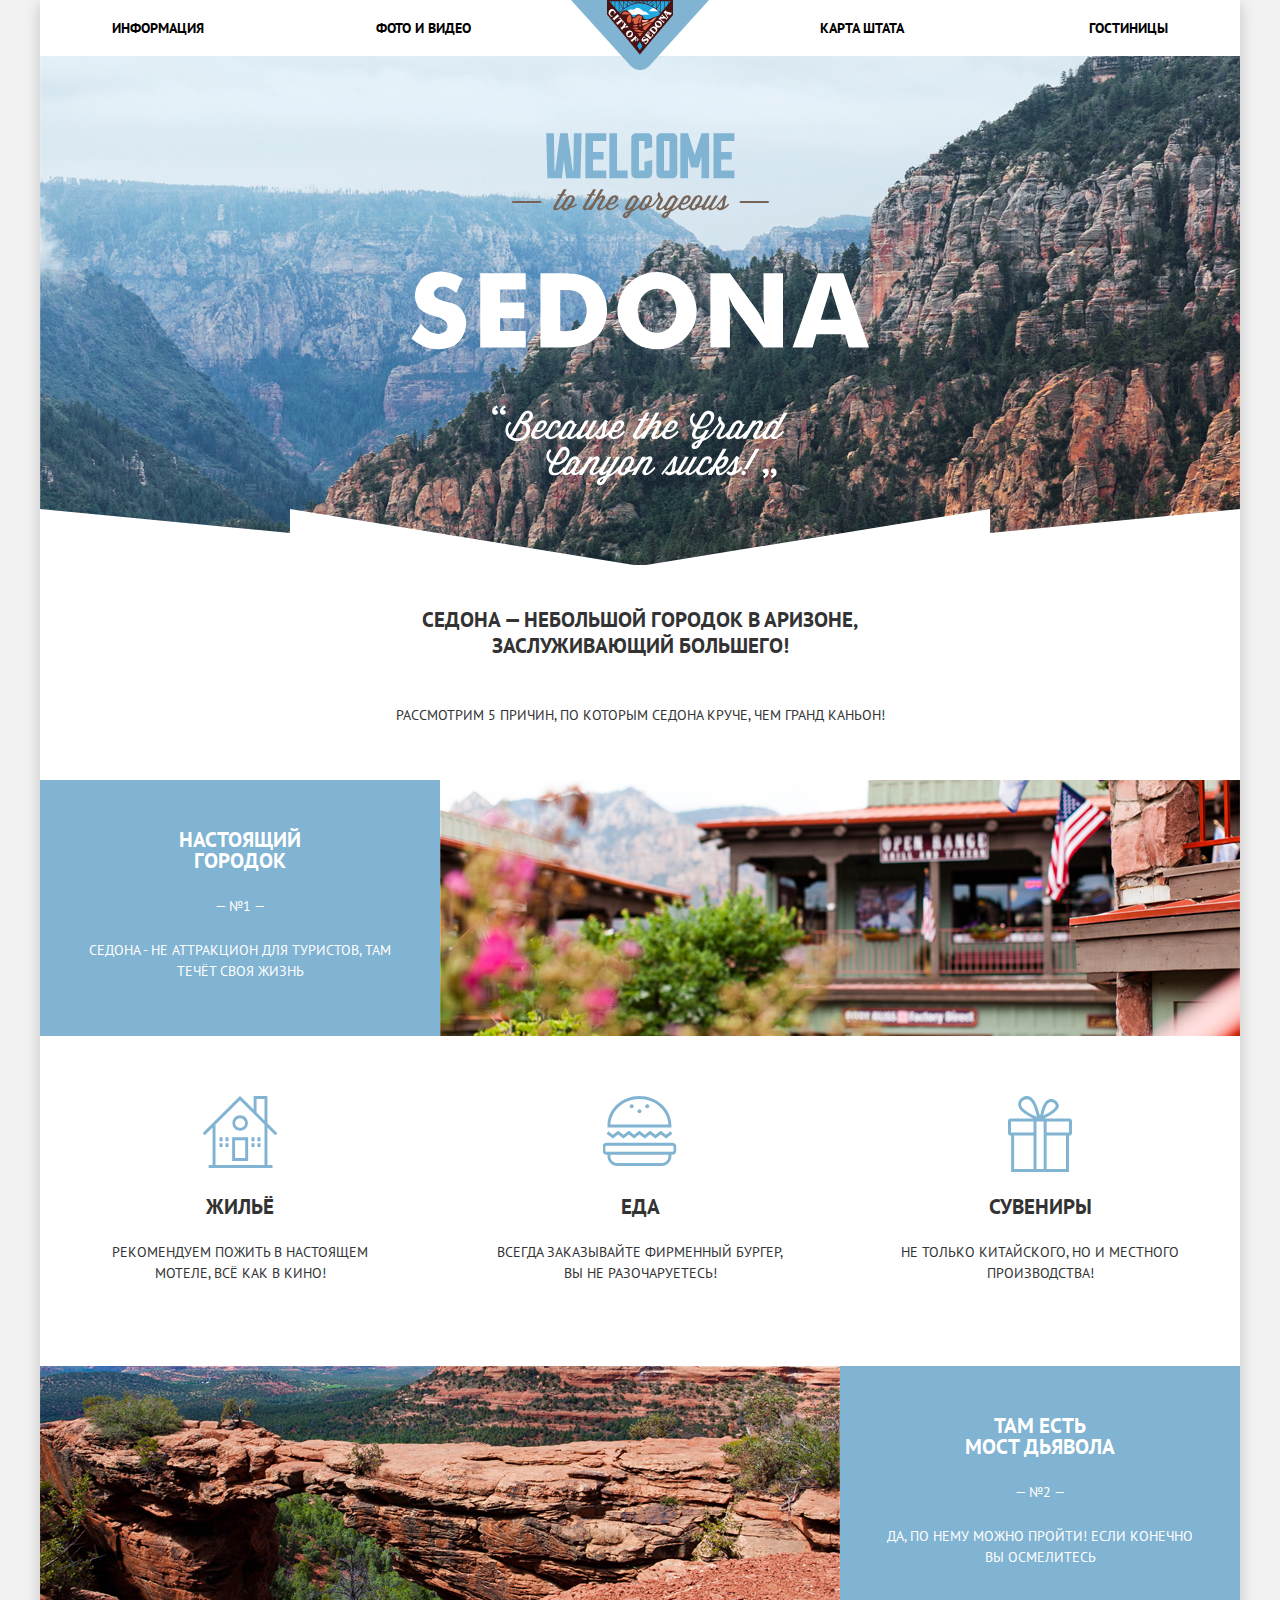
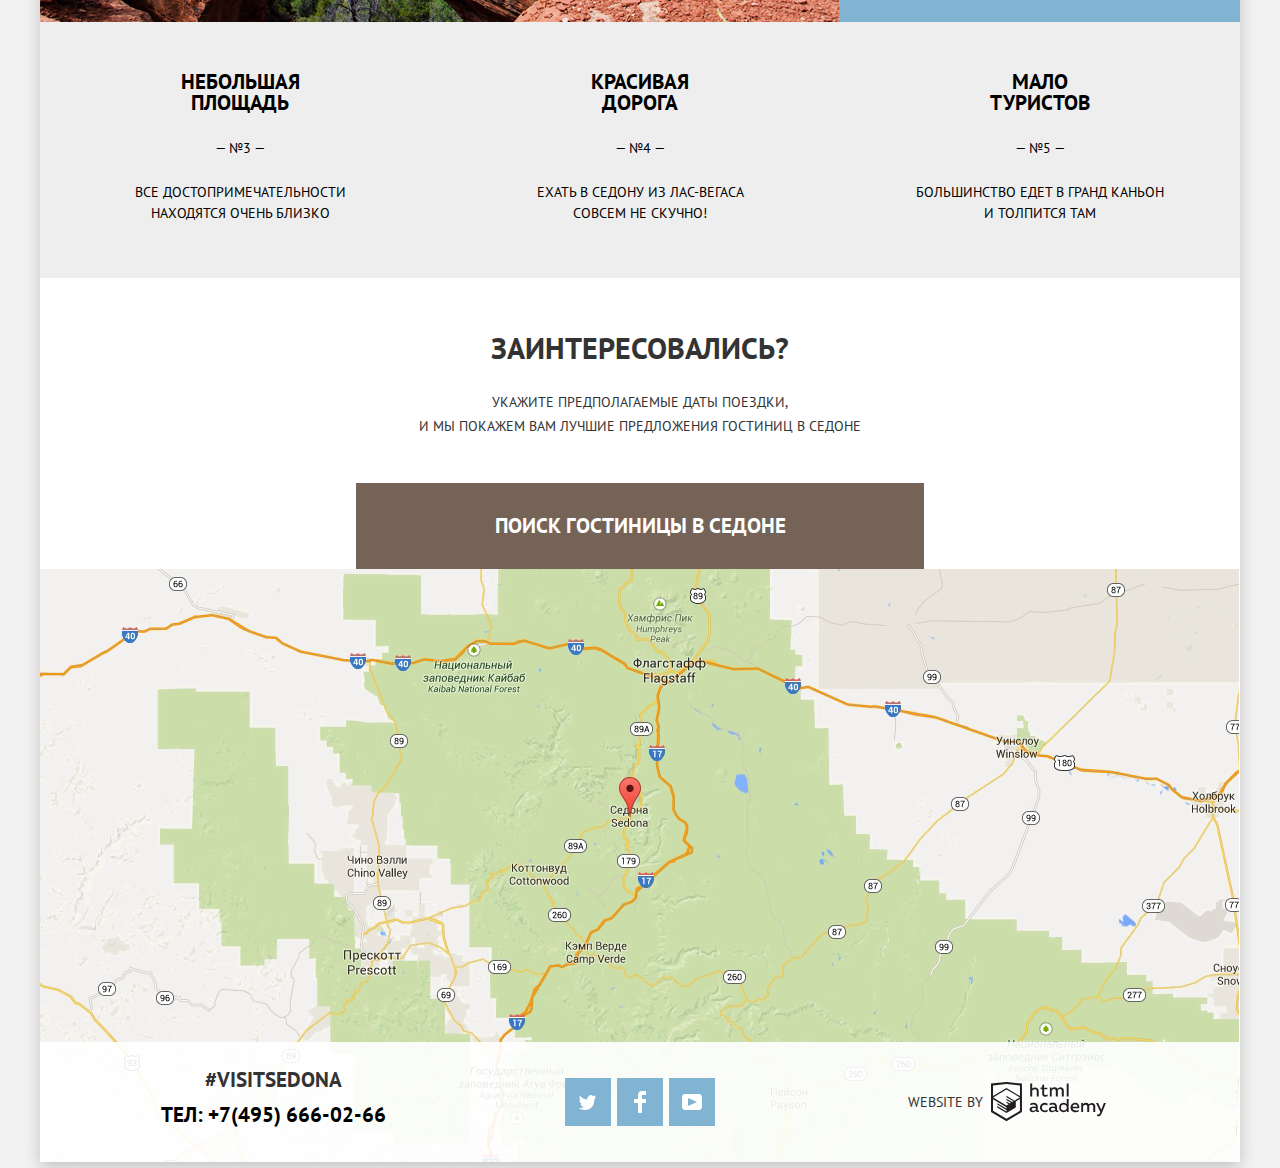
==== commit 167811be: "add changes after the first review" ====
--- a/index.html
+++ b/index.html
@@ -26,7 +26,7 @@
     <section class="promo">
       <h1 class="visually-hidden">Добро пожаловать в Седону!</h1>
       <div class="promo-images">
-        <img src="img/background-photo.jpg" alt="Панорама Седоны" width="1200" height="509">
+        <img src="img/intro-welcome.svg" alt="Панорама Седоны" width="459" height="353">
       </div>
       <div class="promo-content">
         <p class="promo-text">
@@ -162,7 +162,7 @@
   <footer class="page-footer">
     <div class="contacts">
       <p>#VisitSedona</p>
-      <div><a href="tel:+74956660266">Тел: +7(495) 666-02-66</a></div>
+      <a href="tel:+74956660266">Тел: +7(495) 666-02-66</a>
     </div>
     <ul class="socials-list">
       <li class="socials-item">
--- a/css/style-min.css
+++ b/css/style-min.css
@@ -1 +1 @@
-:root{--white:#fff;--dark:#666;--middle-dark:#333;--black:#000;--lightest-gray:#f2f2f2;--light-gray:#eee;--middle-gray:#cacaca;--dark-gray:#a9a9a9;--hotels-border-gray:#e5e5e5;--input-background-gray:#ebebeb;--light-blue:#81b3d2;--blue:#669ec0;--dark-blue:#5496bd;--google-focus-blue:#065ea1;--light-brown:#766357;--brown:#604e43;--dark-brown:#503e33}.page-body{min-width:1240px;margin:0;font-family:'PT Sans','Arial',sans-serif;font-size:14px;line-height:21px;color:var(--middle-dark);text-transform:uppercase;background-color:var(--lightest-gray);min-height:100%}a{text-decoration:none}img{max-width:100%;height:auto}.visually-hidden:not(:focus):not(:active),input[type="checkbox"].visually-hidden,input[type="radio"].visually-hidden{position:absolute;width:1px;height:1px;margin:-1px;border:0;padding:0;white-space:nowrap;-webkit-clip-path:inset(100%);clip-path:inset(100%);clip:rect(0 0 0 0);overflow:hidden}.page-wrap{background:var(--white);box-shadow:0 5px 15px rgba(0,1,1,0.2);width:1200px;margin-left:auto;margin-right:auto}.site-navigation{list-style:none;margin:0;font-weight:bold;line-height:26px;display:grid;grid-template-columns:repeat(4,1fr);padding:15px 72px}li.align-right{text-align:right}.site-navigation a{color:var(--black)}.site-navigation a:not(.current):hover,.site-navigation a:not(.current):focus{color:var(--light-blue)}.site-navigation a:not(.current):active{color:var(--black);opacity:.3}a.current{color:var(--light-brown);cursor:auto}.page-header{position:relative}.logo{display:inline-flex;position:absolute;top:0;left:531px;z-index:1}.promo-images{position:relative}.promo-images img{display:block}.promo-images::before{content:"";width:458px;height:352px;background-image:url("../img/intro-welcome.svg");position:absolute;top:77px;left:371px}.promo-images::after{content:"";width:1200px;height:57px;background-image:url("../img/intro-mask.svg");position:absolute;bottom:-1px;left:0}.promo-content{padding:42px 340px 52px;text-align:center}.promo p{margin:0;line-height:26px}p.promo-text:first-child{font-weight:bold;font-size:21px;margin-bottom:43px}.image-wrap img{display:block;width:800px}.reasons-list{display:flex;list-style:none;flex-wrap:wrap;padding:0;margin:0}.main-reason{display:flex;flex-wrap:wrap;background:var(--light-blue);color:var(--white)}.reason-info{box-sizing:border-box;width:400px;text-align:center;padding-top:49px;padding-left:45px;padding-right:45px}.reasons-item-title{margin:0;font-weight:bold;font-size:21px;line-height:21px}p.reasons-text-content{padding:0;margin:0}.reason-number{margin-top:25px;margin-bottom:23px}.advantages-list{display:flex;flex-wrap:wrap;list-style:none;margin:0;padding:0;background:var(--white);color:var(--middle-dark)}.advantages-title{font-weight:bold;font-size:21px;line-height:21px;margin:0 0 25px}.advantages-text{margin:0}.advantages-item{box-sizing:border-box;width:400px;text-align:center;padding:160px 50px 82px;position:relative}.advantages-icon::before{content:"";background-repeat:no-repeat;position:absolute;top:60px;left:50%;transform:translateX(-50%)}.accommodation::before{width:75px;height:72px;background-image:url("../img/icon-1.svg")}.meals::before{width:75px;height:70px;background-image:url("../img/icon-3.svg")}.souvenirs::before{width:64px;height:76px;background-image:url("../img/icon-2.svg")}.reverse{flex-direction:row-reverse}.background-gray{width:400px;background:var(--light-gray);color:var(--black);padding-left:69px;padding-right:69px;padding-bottom:54px}.hotels-search-section{padding-top:58px;display:flex;flex-direction:column;justify-content:center;align-items:center;text-align:center}.hotels-search button{cursor:pointer;font-family:inherit}.hotels-search-text{padding-top:30px;padding-bottom:45px;margin:0;line-height:24px}.hotels-search-title{font-weight:bold;font-size:30px;line-height:24px;margin:0}.search-wrap{position:relative}button.hotels-search{width:568px;height:86px;background:var(--light-brown);color:var(--white);font-size:21px;line-height:26px;text-transform:uppercase;font-weight:bold;border:0;font-family:inherit;z-index:3;position:relative;cursor:pointer}button.hotels-search:hover,button.hotels-search:focus{background:var(--brown)}button.hotels-search:active{background:var(--dark-brown);color:rgba(255,255,255,0.3)}button.search{width:100%;height:58px;background:var(--light-blue);color:var(--white);font-size:21px;line-height:26px;text-transform:uppercase;font-weight:bold;margin-top:54px;border:0}button.search:hover,button.search:focus{background:var(--blue)}button.search:active{background:var(--dark-blue);mix-blend-mode:normal;color:rgba(255,255,255,0.3)}.hotels-search-form{box-sizing:border-box;width:568px;box-shadow:0 7px 15px rgba(0,1,1,0.15);padding:55px;background:var(--white);position:absolute;top:86px;display:none;z-index:2}.is-open{display:block}.animation-open{-webkit-animation-name:bounce-down;animation-name:bounce-down;-webkit-animation-duration:.6s;animation-duration:.6s}.modal-error{-webkit-animation-name:shake;animation-name:shake;-webkit-animation-duration:.6s;animation-duration:.6s}.hotels-search-form label{font-weight:bold;font-size:14px;line-height:26px}.hotels-search-form input{box-sizing:border-box;height:38px;font-family:inherit;background:var(--lightest-gray);font-size:14px;line-height:26px;font-weight:bold;color:var(--black);padding:6px 13px}.dates{display:flex;justify-content:space-between;align-items:center;margin:0 0 30px;position:relative}.date-input{width:346px;text-transform:uppercase;outline:0;border:2px solid transparent;box-sizing:border-box}.date-input:hover,.visitors-input:hover{background:var(--input-background-gray)}.date-input:focus,.visitors-input:focus{background:var(--white);border:2px solid var(--hotels-border-gray);box-sizing:border-box}.hotels-search-form button{cursor:pointer}.calendar{width:25px;height:25px;border:0;background:transparent no-repeat;position:absolute;top:7px;right:8px;padding:0;outline:0}button .calendar:last-child{top:20px}.calendar:hover>svg,.calendar:focus>svg{fill:var(--black)}.calendar:active>svg{fill:var(--light-blue)}.visitors-counter{display:flex;justify-content:space-between}.visitors{margin:0;display:flex;width:50%;align-items:center;justify-content:flex-end}.visitors label{margin-right:auto}.children{margin-left:53px}.visitors-input{width:38px;text-align:center;border:0}.visitors input{padding-left:0;padding-right:0;outline:0}.operator{width:38px;height:38px;background:var(--lightest-gray);margin:0;padding:0}.minus{border:0;padding:0}.minus::after{content:"";display:block;width:12px;height:3px;background:var(--dark-gray);margin:auto}.plus{border:0;padding:0;top:0;right:0}.plus::before{content:"";display:block;background:var(--dark-gray);width:12px;height:3px;margin:auto}.plus::after{content:"";display:block;width:12px;height:3px;transform:translateY(-85%) rotate(90deg);background:var(--dark-gray);margin:auto}.minus:hover::after,.plus:hover::before,.plus:hover::after,.minus:focus::after,.plus:focus::before,.plus:focus::after{background:var(--black)}.minus:active:after,.plus:active:before,.plus:active::after{background:var(--light-blue)}.map{border:0;display:block;margin-bottom:-126px;position:relative}.map iframe{z-index:1;position:absolute;top:0;left:0}.page-footer{background:rgba(255,255,255,0.9);display:grid;grid-template-columns:repeat(3,1fr);justify-items:center;align-items:center;height:120px;position:relative;padding-right:50px;padding-left:50px;z-index:2}.contacts{font-weight:bold;font-size:21px;line-height:26px;text-align:center;padding-bottom:10px}.contacts a{color:var(--black)}.contacts a:hover,.contacts a:focus{color:var(--light-blue)}.contacts a:active{color:var(--black);mix-blend-mode:normal;opacity:.3}.contacts p{margin:0 0 9px 0}.socials-list{list-style:none;display:flex;margin:0;padding:0}.socials-item a{width:46px;height:48px;display:flex;justify-content:center;align-items:center;background:var(--light-blue)}.socials-item:not(:last-child){margin-right:6px}.twitter::before{content:"";width:17px;height:17px;background-image:url("../img/twitter.svg");background-position:center;background-repeat:no-repeat}.facebook::before{content:"";width:12px;height:22px;background-image:url("../img/fb-icon.svg");background-repeat:no-repeat;background-position:center}.youtube::before{content:"";width:20px;height:16px;background-image:url("../img/youtube.svg");background-repeat:no-repeat;background-position:center}.socials-item a:hover,.socials-item a:focus{background:var(--blue)}.socials-item a:active{background:var(--dark-blue)}.socials-item a:active::before{mix-blend-mode:normal;opacity:.3}.copyright{margin:0;display:flex;justify-content:center;align-items:center}.copyright a{width:115px;height:41px;margin-left:8px}.html-logo:hover path,.html-logo:focus path{fill:var(--light-blue)}.html-logo:active path{fill:var(--dark);mix-blend-mode:normal;opacity:.3}.filer{background-color:var(--dark-blue);background-image:url("../img/background-blur.png");background-position:center top;background-repeat:no-repeat;color:var(--white);padding:26px 73px 32px 73px}.left-col-filters fieldset{border:0;margin:0;padding:0}.left-col-filters fieldset:nth-child(1){margin-right:119px}.left-col-filters legend{padding:0;margin:0;font-size:16px;font-weight:bold}.filers-list{list-style:none;padding:0;margin:0}.filer-option{margin-top:25px}.filer-option label{position:relative;display:block;cursor:pointer;-webkit-user-select:none;-moz-user-select:none;user-select:none;padding-left:39px}.filter-input-checkbox+label::before{content:"";position:absolute;left:0;top:0;width:23px;height:23px;background-image:url("../img/checkbox-off.svg");background-repeat:no-repeat}.filter-input-checkbox:checked+label::after{content:"";position:absolute;left:0;top:0;width:27px;height:23px;background-image:url("../img/checkbox-on.svg");background-repeat:no-repeat}.filter-input-checkbox:checked+label::before{display:none}.filter-input-checkbox:focus+label::after,.filter-input-checkbox:focus+label::before{box-shadow:0 0 1px 3px var(--google-focus-blue)}.filter-input-checkbox:disabled+label{opacity:.3;cursor:auto}.hotels-filter-form{display:flex;justify-content:space-between}.left-col-filters{display:flex}.right-col-filters p{margin:0;text-align:center;padding-right:10px}button.show{width:137px;height:36px;border:2px solid #fff;box-sizing:border-box;border-radius:2px;background:transparent;font-size:14px;line-height:21px;color:var(--white);text-transform:uppercase;cursor:pointer;margin-top:34px;font-family:inherit}button.show:hover,button.show:focus{background:var(--white);color:var(--black)}.right-col-filters fieldset{border:0;margin:0;padding:0}.right-col-filters legend{font-weight:bold;font-size:16px;line-height:21px;text-transform:uppercase;margin:0 0 10px;padding:0}.price-controls{width:317px;height:36px;box-sizing:border-box;border:2px solid var(--white);padding-top:6.5px;padding-bottom:8.5px;display:flex;justify-content:space-between;position:relative;padding-left:65px;padding-right:20px;align-items:center}.max-price::before{content:"";width:2px;height:22px;background:var(--white);position:absolute;right:156px}.price-controls label{font-weight:normal;font-size:14px;line-height:21px}.price-controls input{font-family:inherit;font-size:inherit;background:transparent;border:0;color:var(--white);width:57px}.range-filter{width:317px}.range-controls{margin-top:20px;position:relative}.range-controls .scale{height:2px;width:316px;background:rgba(255,255,255,0.3)}.range-controls .bar{width:252px;height:2px;background:var(--white)}.range-controls .toggle{box-sizing:border-box;width:20px;height:20px;padding:0;border:7.64px solid #fff;background-color:#ababab;border-radius:50%;position:absolute;top:-9px;cursor:pointer}.range-controls .toggle-min{left:0}.range-controls .toggle-max{left:252px}.sorting-form{display:flex}.sort-hotels{border-bottom:1px solid var(--hotels-border-gray);padding:29px 70px 30px 73px;display:flex}.found-hotels{display:flex;justify-content:space-between}.found-title{margin:0;font-size:21px;line-height:26px;font-weight:bold}.param-sorting-title{margin:0 40px 0 46px;font-weight:normal;font-size:12px;line-height:18px}.param-sorting-list,.ranking-list{list-style:none;display:flex;margin:0;padding:0}.sorting-form{margin-right:auto}button.param{border:0;font-size:12px;line-height:18px;text-transform:uppercase;font-family:inherit;background:transparent;color:var(--black);mix-blend-mode:normal;opacity:.3;padding:0;border-bottom:1px dashed var(--light-blue);cursor:pointer}.param-sorting-list li:not(:last-child){margin-right:32px}button.param:hover,button.param:focus{opacity:1;color:var(--light-blue)}button.param:active{color:var(--black);border-bottom:1px dashed transparent}.param.active{opacity:1;color:var(--light-blue);border-bottom:1px dashed transparent;cursor:auto}.ranking{border:0;width:20px;height:20px;fill:var(--middle-gray);padding:0;cursor:pointer;background:transparent}.ranking-list li:first-child{margin-right:0}.ranking-list{padding-top:5px}.ranking:hover>svg,.ranking:focus>svg{fill:var(--black)}.ranking:active>svg{fill:var(--light-blue)}.ranking.active>svg{fill:var(--light-blue);cursor:auto}.hotels-list{list-style:none;margin:0;padding:0}.hotels-item{list-style:none;display:flex;border-bottom:1px solid var(--hotels-border-gray);padding:24px 73px 30px;align-items:flex-end;justify-content:flex-start}.hotels-item img{display:block}.hotel-info{margin-left:30px;margin-right:auto;display:flex;flex-direction:column}.hotel-info-columns{display:flex}.hotel-info h3{margin:0;font-weight:bold;font-size:21px;line-height:26px}.hotel-name{color:var(--black);margin-bottom:7px}.hotel-name:hover,.hotel-name:focus{color:var(--light-blue)}.hotel-name:active{color:var(--black);opacity:.3}.left-column,.right-column{display:flex;flex-direction:column}.left-column{margin-right:6px}.more-info{width:110px;height:27px;background:var(--light-blue);color:var(--white);text-align:center;font-weight:bold;line-height:27px;margin-top:15.5px}.more-info:hover,.more-info:focus{background:var(--blue)}.more-info:active{background:var(--dark-blue);mix-blend-mode:normal;color:rgba(255,255,255,0.3)}.book{height:27px;border:0;font-style:normal;font-weight:bold;font-size:14px;line-height:21px;background:var(--light-brown);color:var(--white);text-transform:uppercase;margin-top:15.5px;cursor:pointer;font-family:inherit;padding:3px 17px}.book:hover,.book:focus{background:var(--brown)}.book:active{background:var(--dark-brown);mix-blend-mode:normal;color:rgba(255,255,255,0.3)}.hotel-rating{width:110px;display:flex;flex-wrap:wrap;justify-content:flex-end}.star-rating{height:17px;width:19px;background-image:url("../img/star.svg");background-position:center center;background-repeat:space repeat;margin-bottom:48px}.four-stars{width:89px}.three-stars{width:65px}.two-stars{width:40px}.numeric-rating{background:var(--lightest-gray);color:var(--dark);text-align:center;padding:3px 12px 3px 15px}@-webkit-keyframes bounce-down{0%{transform:translateY(-86px)}70%{transform:translateY(30px)}90%{transform:translateY(-10px)}100%{transform:translateY(0)}}@keyframes bounce-down{0%{transform:translateY(-86px)}70%{transform:translateY(30px)}90%{transform:translateY(-10px)}100%{transform:translateY(0)}}@-webkit-keyframes shake{0%,100%{transform:translateX(0)}10%,30%,50%,70%,90%{transform:translateX(-10px)}20%,40%,60%,80%{transform:translateX(10px)}}@keyframes shake{0%,100%{transform:translateX(0)}10%,30%,50%,70%,90%{transform:translateX(-10px)}20%,40%,60%,80%{transform:translateX(10px)}}
+:root{--white:#fff;--dark:#666;--middle-dark:#333;--black:#000;--lightest-gray:#f2f2f2;--light-gray:#eee;--middle-gray:#cacaca;--dark-gray:#a9a9a9;--hotels-border-gray:#e5e5e5;--input-background-gray:#ebebeb;--toggle-gray:#ababab;--light-blue:#81b3d2;--blue:#669ec0;--dark-blue:#5496bd;--google-focus-blue:#065ea1;--light-brown:#766357;--brown:#604e43;--dark-brown:#503e33}.page-body{min-width:1240px;margin:0;font-family:"PT Sans","Arial",sans-serif;font-size:14px;line-height:21px;color:var(--middle-dark);text-transform:uppercase;background-color:var(--lightest-gray);min-height:100%}a{text-decoration:none}img{max-width:100%;height:auto}.visually-hidden:not(:focus):not(:active),input[type="checkbox"].visually-hidden,input[type="radio"].visually-hidden{position:absolute;width:1px;height:1px;margin:-1px;border:0;padding:0;white-space:nowrap;-webkit-clip-path:inset(100%);clip-path:inset(100%);clip:rect(0 0 0 0);overflow:hidden}.page-wrap{background:var(--white);box-shadow:0 5px 15px rgba(0,1,1,0.2);width:1200px;margin-left:auto;margin-right:auto}.site-navigation{list-style:none;margin:0;font-weight:bold;line-height:26px;display:grid;grid-template-columns:repeat(4,1fr);padding:15px 72px}li.align-right{text-align:right}.site-navigation a{color:var(--black)}.site-navigation a:not(.current):hover,.site-navigation a:not(.current):focus{color:var(--light-blue)}.site-navigation a:not(.current):active{color:var(--black);opacity:.3}a.current{color:var(--light-brown);cursor:auto}.page-header{position:relative}.logo{display:inline-flex;position:absolute;top:0;left:531px;z-index:1}.promo-images{width:1200px;height:509px;background-image:url("../img/background-photo.jpg");background-position:center center;background-repeat:no-repeat;overflow:hidden;position:relative}.promo-images img{display:block;position:absolute;top:77px;left:371px}.promo-images::after{content:"";width:1200px;height:57px;background-image:url("../img/intro-mask.svg");position:absolute;bottom:-1px;left:0}.promo-content{padding:42px 340px 52px;text-align:center}.promo p{margin:0;line-height:26px}p.promo-text:first-child{font-weight:bold;font-size:21px;margin-bottom:43px}.image-wrap img{display:block;width:800px}.reasons-list{display:flex;list-style:none;flex-wrap:wrap;padding:0;margin:0}.main-reason{display:flex;flex-wrap:wrap;background:var(--light-blue);color:var(--white)}.reason-info{box-sizing:border-box;width:400px;text-align:center;padding-top:49px;padding-left:45px;padding-right:45px}.reasons-item-title{margin:0;font-weight:bold;font-size:21px;line-height:21px}p.reasons-text-content{padding:0;margin:0}.reason-number{margin-top:25px;margin-bottom:23px}.advantages-list{display:flex;flex-wrap:wrap;list-style:none;margin:0;padding:0;background:var(--white);color:var(--middle-dark)}.advantages-title{font-weight:bold;font-size:21px;line-height:21px;margin:0 0 25px}.advantages-text{margin:0}.advantages-item{box-sizing:border-box;width:400px;text-align:center;padding:160px 50px 82px;position:relative}.advantages-icon::before{content:"";background-repeat:no-repeat;position:absolute;top:60px;left:50%;transform:translateX(-50%)}.accommodation::before{width:75px;height:72px;background-image:url("../img/icon-1.svg")}.meals::before{width:75px;height:70px;background-image:url("../img/icon-3.svg")}.souvenirs::before{width:64px;height:76px;background-image:url("../img/icon-2.svg")}.reverse{flex-direction:row-reverse}.background-gray{width:400px;background:var(--light-gray);color:var(--black);padding-left:69px;padding-right:69px;padding-bottom:54px}.hotels-search-section{padding-top:58px;display:flex;flex-direction:column;justify-content:center;align-items:center;text-align:center}.hotels-search button{cursor:pointer;font-family:inherit}.hotels-search-text{padding-top:30px;padding-bottom:45px;margin:0;line-height:24px}.hotels-search-title{font-weight:bold;font-size:30px;line-height:24px;margin:0}.search-wrap{position:relative}button.hotels-search{width:568px;height:86px;background:var(--light-brown);color:var(--white);font-size:21px;line-height:26px;text-transform:uppercase;font-weight:bold;border:0;font-family:inherit;z-index:3;position:relative;cursor:pointer}button.hotels-search:hover,button.hotels-search:focus{background:var(--brown)}button.hotels-search:active{background:var(--dark-brown);color:rgba(255,255,255,0.3)}button.search{width:100%;height:58px;background:var(--light-blue);color:var(--white);font-size:21px;line-height:26px;text-transform:uppercase;font-weight:bold;margin-top:54px;border:0}button.search:hover,button.search:focus{background:var(--blue)}button.search:active{background:var(--dark-blue);mix-blend-mode:normal;color:rgba(255,255,255,0.3)}.hotels-search-form{box-sizing:border-box;width:568px;box-shadow:0 7px 15px rgba(0,1,1,0.15);padding:55px;background:var(--white);position:absolute;top:86px;display:none;z-index:2}.is-open{display:block}.animation-open{-webkit-animation-name:bounce-down;animation-name:bounce-down;-webkit-animation-duration:.6s;animation-duration:.6s}.modal-error{-webkit-animation-name:shake;animation-name:shake;-webkit-animation-duration:.6s;animation-duration:.6s}.hotels-search-form label{font-weight:bold;font-size:14px;line-height:26px}.hotels-search-form input{box-sizing:border-box;height:38px;font-family:inherit;background:var(--lightest-gray);font-size:14px;line-height:26px;font-weight:bold;color:var(--black);padding:6px 13px}.dates{display:flex;justify-content:space-between;align-items:center;margin:0 0 30px;position:relative}.date-input{width:346px;text-transform:uppercase;outline:0;border:2px solid transparent;box-sizing:border-box}.date-input:hover,.visitors-input:hover{background:var(--input-background-gray)}.date-input:focus,.visitors-input:focus{background:var(--white);border:2px solid var(--hotels-border-gray);box-sizing:border-box}.hotels-search-form button{cursor:pointer}.calendar{width:25px;height:25px;border:0;background:transparent no-repeat;position:absolute;top:7px;right:8px;padding:0;outline:0}button .calendar:last-child{top:20px}.calendar:hover>svg,.calendar:focus>svg{fill:var(--black)}.calendar:active>svg{fill:var(--light-blue)}.visitors-counter{display:flex;justify-content:space-between}.visitors{margin:0;display:flex;width:50%;align-items:center;justify-content:flex-end}.visitors label{margin-right:auto}.children{margin-left:53px}.visitors-input{width:38px;text-align:center;border:0}.visitors input{padding-left:0;padding-right:0;outline:0}.operator{width:38px;height:38px;background:var(--lightest-gray);margin:0;padding:0}.minus{border:0;padding:0}.minus::after{content:"";display:block;width:12px;height:3px;background:var(--dark-gray);margin:auto}.plus{border:0;padding:0;top:0;right:0}.plus::before{content:"";display:block;background:var(--dark-gray);width:12px;height:3px;margin:auto}.plus::after{content:"";display:block;width:12px;height:3px;transform:translateY(-85%) rotate(90deg);background:var(--dark-gray);margin:auto}.minus:hover::after,.plus:hover::before,.plus:hover::after,.minus:focus::after,.plus:focus::before,.plus:focus::after{background:var(--black)}.minus:active:after,.plus:active:before,.plus:active::after{background:var(--light-blue)}.map{border:0;display:block;margin-bottom:-126px;position:relative}.map iframe{z-index:1;position:absolute;top:0;left:0}.page-footer{background:rgba(255,255,255,0.9);display:grid;grid-template-columns:repeat(3,1fr);justify-items:center;align-items:center;height:120px;position:relative;padding-right:50px;padding-left:50px;z-index:2}.contacts{font-weight:bold;font-size:21px;line-height:26px;text-align:center;padding-bottom:10px}.contacts a{color:var(--black)}.contacts a:hover,.contacts a:focus{color:var(--light-blue)}.contacts a:active{color:var(--black);mix-blend-mode:normal;opacity:.3}.contacts p{margin:0 0 9px 0}.socials-list{list-style:none;display:flex;margin:0;padding:0}.socials-item a{width:46px;height:48px;display:flex;justify-content:center;align-items:center;background:var(--light-blue)}.socials-item:not(:last-child){margin-right:6px}.twitter::before{content:"";width:17px;height:17px;background-image:url("../img/twitter.svg");background-position:center;background-repeat:no-repeat}.facebook::before{content:"";width:12px;height:22px;background-image:url("../img/fb-icon.svg");background-repeat:no-repeat;background-position:center}.youtube::before{content:"";width:20px;height:16px;background-image:url("../img/youtube.svg");background-repeat:no-repeat;background-position:center}.socials-item a:hover,.socials-item a:focus{background:var(--blue)}.socials-item a:active{background:var(--dark-blue)}.socials-item a:active::before{mix-blend-mode:normal;opacity:.3}.copyright{margin:0;display:flex;justify-content:center;align-items:center}.copyright a{width:115px;height:41px;margin-left:8px}.html-logo:hover path,.html-logo:focus path{fill:var(--light-blue)}.html-logo:active path{fill:var(--dark);mix-blend-mode:normal;opacity:.3}.filer{background-color:var(--dark-blue);background-image:url("../img/background-blur.png");background-position:center top;background-repeat:no-repeat;background-size:cover;color:var(--white);padding:26px 73px 32px 73px}.left-col-filters fieldset{border:0;margin:0;padding:0}.left-col-filters fieldset:nth-child(1){margin-right:119px}.left-col-filters legend{padding:0;margin:0;font-size:16px;font-weight:bold}.filers-list{list-style:none;padding:0;margin:0}.filer-option{margin-top:25px}.filer-option label{position:relative;display:block;cursor:pointer;-webkit-user-select:none;-moz-user-select:none;user-select:none;padding-left:39px}.filter-input-checkbox+label::before{content:"";position:absolute;left:0;top:0;width:23px;height:23px;background-image:url("../img/checkbox-off.svg");background-repeat:no-repeat}.filter-input-checkbox:checked+label::after{content:"";position:absolute;left:0;top:0;width:27px;height:23px;background-image:url("../img/checkbox-on.svg");background-repeat:no-repeat}.filter-input-checkbox:checked+label::before{display:none}.filter-input-checkbox:focus+label::after,.filter-input-checkbox:focus+label::before{box-shadow:0 0 1px 3px var(--google-focus-blue)}.filter-input-checkbox:disabled+label{opacity:.3;cursor:auto}.hotels-filter-form{display:flex;justify-content:space-between;flex-wrap:wrap}.left-col-filters{display:flex}.right-col-filters{display:flex;flex-direction:column}button.show{width:137px;height:36px;border:2px solid var(--white);box-sizing:border-box;border-radius:2px;background:transparent;font-size:14px;line-height:21px;color:var(--white);text-transform:uppercase;cursor:pointer;margin-top:34px;text-align:center;align-self:center;margin-right:10px;font-family:inherit}button.show:hover,button.show:focus{background:var(--white);color:var(--black)}.right-col-filters fieldset{border:0;margin:0;padding:0}.right-col-filters legend{font-weight:bold;font-size:16px;line-height:21px;text-transform:uppercase;margin:0 0 10px;padding:0}.price-controls{width:317px;height:36px;box-sizing:border-box;border:2px solid var(--white);padding-top:6.5px;padding-bottom:8.5px;display:flex;justify-content:space-between;position:relative;padding-left:65px;padding-right:20px;align-items:center}.max-price::before{content:"";width:2px;height:22px;background:var(--white);position:absolute;right:156px}.price-controls label{font-weight:normal;font-size:14px;line-height:21px}.price-controls input{font-family:inherit;font-size:inherit;background:transparent;border:0;color:var(--white);width:57px}.range-filter{width:317px}.range-controls{margin-top:20px;position:relative}.range-controls .scale{height:2px;width:316px;background:rgba(255,255,255,0.3)}.range-controls .bar{width:252px;height:2px;background:var(--white)}.range-controls .toggle{box-sizing:border-box;width:20px;height:20px;padding:0;border:8px solid var(--white);background-color:var(--toggle-gray);border-radius:50%;position:absolute;top:-9px;cursor:pointer}.range-controls .toggle-min{left:0}.range-controls .toggle-max{left:252px}.toggle:hover,.toggle:focus{width:23px;height:23px;top:-11px;border:9px solid var(--white)}.sorting-form{display:flex}.sort-hotels{border-bottom:1px solid var(--hotels-border-gray);padding:29px 73px 30px 73px;display:flex}.found-hotels{display:flex;justify-content:space-between}.found-title{margin:0;font-size:21px;line-height:26px;font-weight:bold}.param-sorting-title{margin:0 40px 0 46px;font-weight:normal;font-size:12px;line-height:18px}.param-sorting-list,.ranking-list{list-style:none;display:flex;margin:0;padding:0}.sorting-form{margin-right:auto}.param{border:0;font-size:12px;line-height:18px;text-transform:uppercase;font-family:inherit;background:transparent;color:var(--black);mix-blend-mode:normal;opacity:.3;padding:0;border-bottom:1px dashed var(--light-blue);cursor:pointer}.param-sorting-list li:not(:last-child){margin-right:32px}.param:not(.active):hover,.param:not(.active):focus{opacity:1;color:var(--light-blue)}.param:not(.active):active{color:var(--black);border-bottom:1px dashed transparent}.param.active{opacity:1;color:var(--light-blue);border-bottom:1px dashed transparent}.ranking{display:block;border:0;width:12px;height:12px;fill:var(--middle-gray);padding:0;cursor:pointer;background:transparent}.ranking-list li:first-child{margin-right:11px}.ranking-list{padding-top:5px}.active{cursor:auto}.ranking:not(.active):hover>svg,.ranking:not(.active):focus>svg{fill:var(--black)}.ranking:not(.active):active>svg{fill:var(--light-blue)}.ranking.active>svg{fill:var(--light-blue)}.hotels-list{list-style:none;margin:0;padding:0}.hotels-item{list-style:none;display:flex;border-bottom:1px solid var(--hotels-border-gray);padding:24px 73px 30px;align-items:flex-end;justify-content:flex-start}.hotels-item img{display:block}.hotel-info{margin-left:30px;margin-right:auto;display:flex;flex-direction:column}.hotel-info-columns{display:flex}.hotel-info h3{margin:0;font-weight:bold;font-size:21px;line-height:26px}.hotel-name{color:var(--black);margin-bottom:7px}.hotel-name:hover,.hotel-name:focus{color:var(--light-blue)}.hotel-name:active{color:var(--black);opacity:.3}.left-column,.right-column{display:flex;flex-direction:column}.left-column{margin-right:6px}.more-info{width:110px;height:27px;background:var(--light-blue);color:var(--white);text-align:center;font-weight:bold;line-height:27px;margin-top:15.5px}.more-info:hover,.more-info:focus{background:var(--blue)}.more-info:active{background:var(--dark-blue);mix-blend-mode:normal;color:rgba(255,255,255,0.3)}.book{height:27px;border:0;font-style:normal;font-weight:bold;font-size:14px;line-height:21px;background:var(--light-brown);color:var(--white);text-transform:uppercase;margin-top:15.5px;cursor:pointer;font-family:inherit;padding:3px 17px}.book:hover,.book:focus{background:var(--brown)}.book:active{background:var(--dark-brown);mix-blend-mode:normal;color:rgba(255,255,255,0.3)}.hotel-rating{width:110px;display:flex;flex-wrap:wrap;justify-content:flex-end}.star-rating{height:17px;width:19px;background-image:url("../img/star.svg");background-position:center center;background-repeat:space repeat;margin-bottom:48px}.four-stars{width:89px}.three-stars{width:65px}.two-stars{width:40px}.numeric-rating{background:var(--lightest-gray);color:var(--dark);text-align:center;padding:3px 12px 3px 15px}@-webkit-keyframes bounce-down{0%{transform:translateY(-86px)}70%{transform:translateY(30px)}90%{transform:translateY(-10px)}100%{transform:translateY(0)}}@keyframes bounce-down{0%{transform:translateY(-86px)}70%{transform:translateY(30px)}90%{transform:translateY(-10px)}100%{transform:translateY(0)}}@-webkit-keyframes shake{0%,100%{transform:translateX(0)}10%,30%,50%,70%,90%{transform:translateX(-10px)}20%,40%,60%,80%{transform:translateX(10px)}}@keyframes shake{0%,100%{transform:translateX(0)}10%,30%,50%,70%,90%{transform:translateX(-10px)}20%,40%,60%,80%{transform:translateX(10px)}}
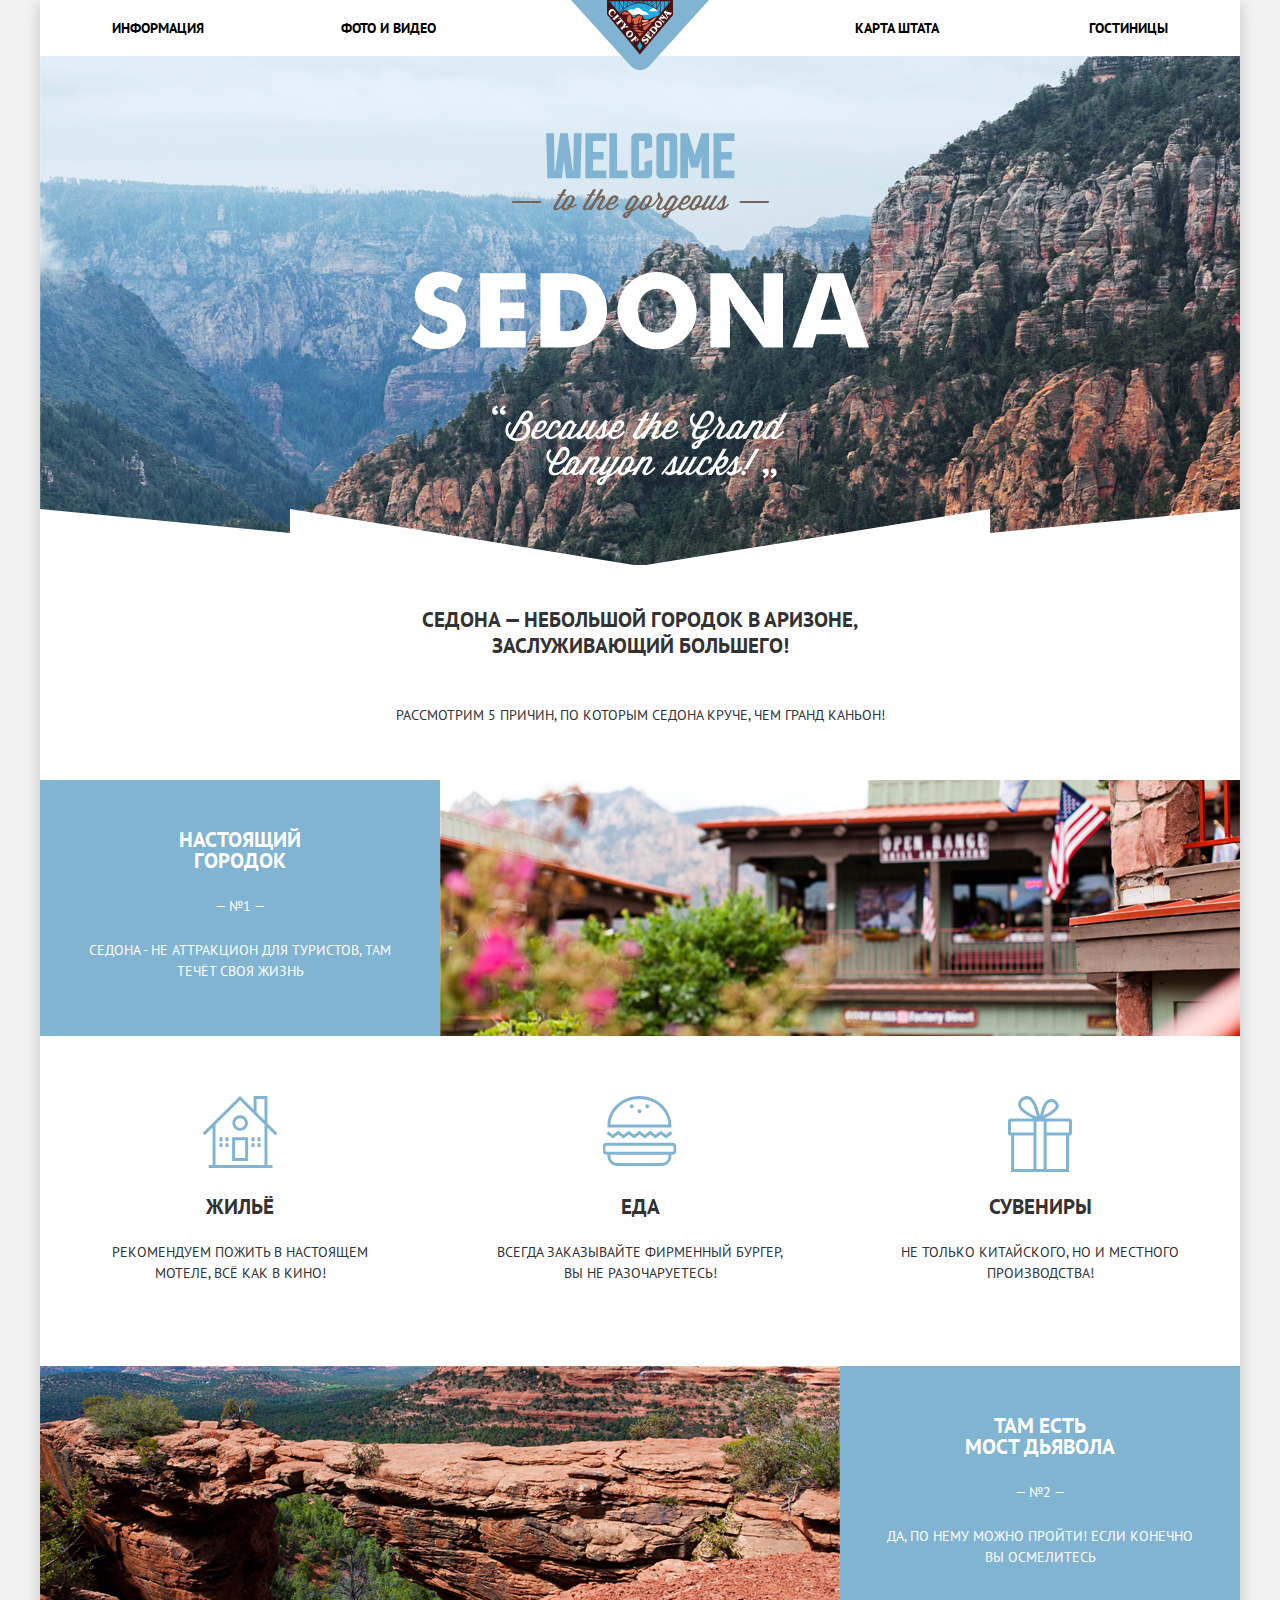
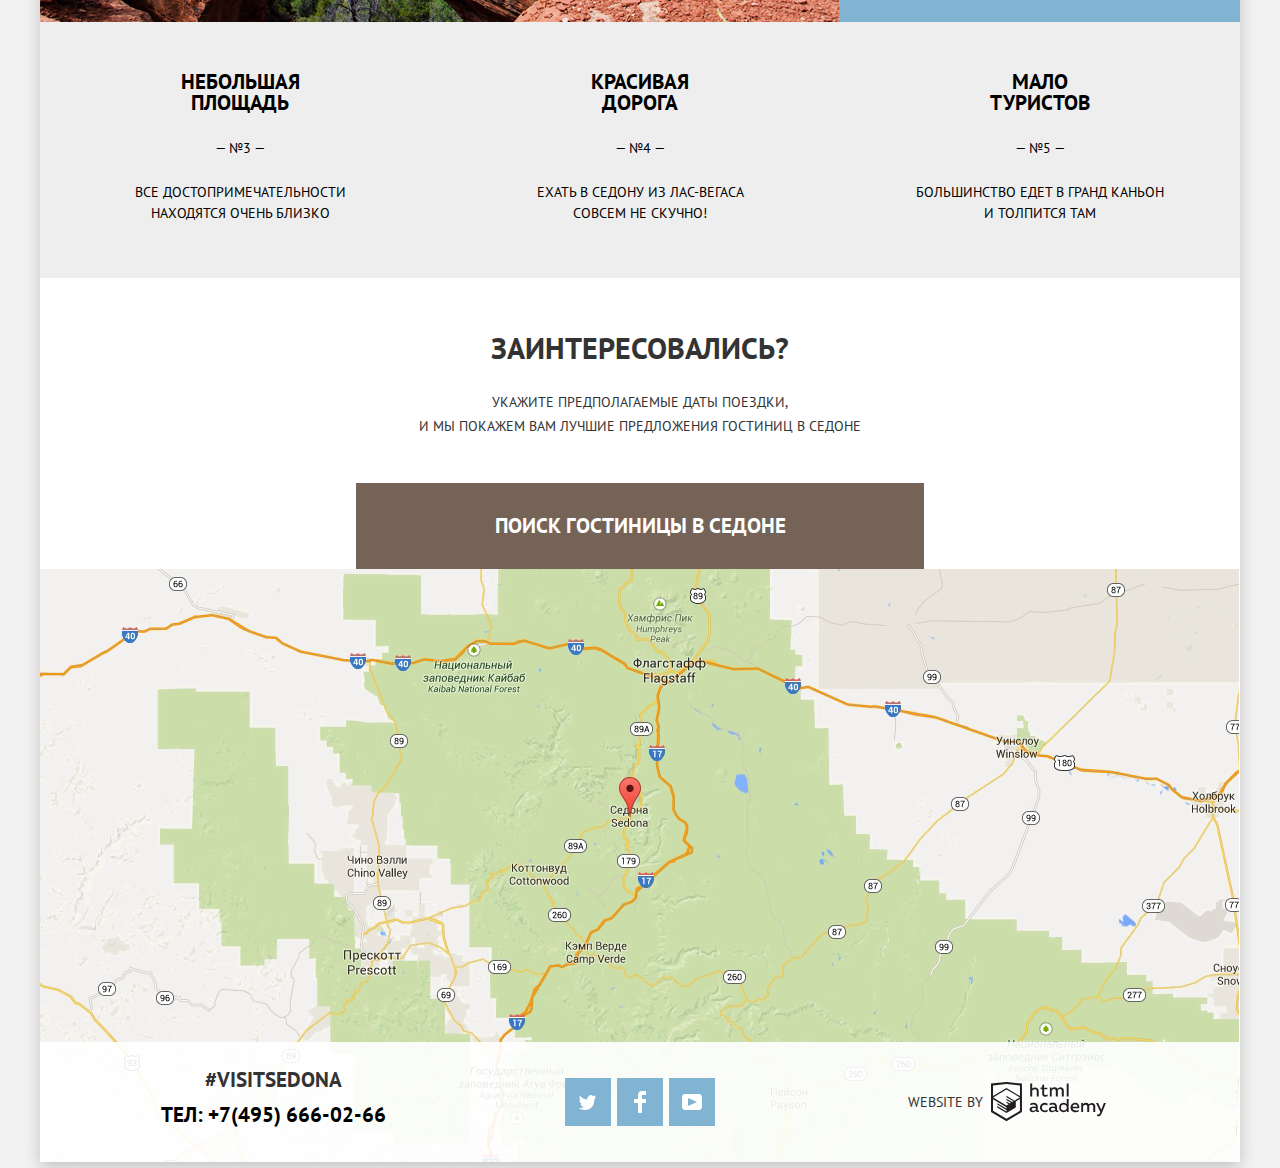
==== commit 6d60f541: "fix menu" ====
--- a/index.html
+++ b/index.html
@@ -16,8 +16,8 @@
       </a>
       <ul class="site-navigation">
         <li><a href="#">Информация</a></li>
-        <li><a href="#">Фото и видео</a></li>
-        <li class="align-right"><a href="#">Карта штата</a></li>
+        <li><a href="#" class="inner-left">Фото и видео</a></li>
+        <li class="align-right"><a href="#" class="inner-right">Карта штата</a></li>
         <li class="align-right"><a href="hotels.html">Гостиницы</a></li>
       </ul>
     </nav>
--- a/css/style-min.css
+++ b/css/style-min.css
@@ -1 +1 @@
-:root{--white:#fff;--dark:#666;--middle-dark:#333;--black:#000;--lightest-gray:#f2f2f2;--light-gray:#eee;--middle-gray:#cacaca;--dark-gray:#a9a9a9;--hotels-border-gray:#e5e5e5;--input-background-gray:#ebebeb;--toggle-gray:#ababab;--light-blue:#81b3d2;--blue:#669ec0;--dark-blue:#5496bd;--google-focus-blue:#065ea1;--light-brown:#766357;--brown:#604e43;--dark-brown:#503e33}.page-body{min-width:1240px;margin:0;font-family:"PT Sans","Arial",sans-serif;font-size:14px;line-height:21px;color:var(--middle-dark);text-transform:uppercase;background-color:var(--lightest-gray);min-height:100%}a{text-decoration:none}img{max-width:100%;height:auto}.visually-hidden:not(:focus):not(:active),input[type="checkbox"].visually-hidden,input[type="radio"].visually-hidden{position:absolute;width:1px;height:1px;margin:-1px;border:0;padding:0;white-space:nowrap;-webkit-clip-path:inset(100%);clip-path:inset(100%);clip:rect(0 0 0 0);overflow:hidden}.page-wrap{background:var(--white);box-shadow:0 5px 15px rgba(0,1,1,0.2);width:1200px;margin-left:auto;margin-right:auto}.site-navigation{list-style:none;margin:0;font-weight:bold;line-height:26px;display:grid;grid-template-columns:repeat(4,1fr);padding:15px 72px}li.align-right{text-align:right}.site-navigation a{color:var(--black)}.site-navigation a:not(.current):hover,.site-navigation a:not(.current):focus{color:var(--light-blue)}.site-navigation a:not(.current):active{color:var(--black);opacity:.3}a.current{color:var(--light-brown);cursor:auto}.page-header{position:relative}.logo{display:inline-flex;position:absolute;top:0;left:531px;z-index:1}.promo-images{width:1200px;height:509px;background-image:url("../img/background-photo.jpg");background-position:center center;background-repeat:no-repeat;overflow:hidden;position:relative}.promo-images img{display:block;position:absolute;top:77px;left:371px}.promo-images::after{content:"";width:1200px;height:57px;background-image:url("../img/intro-mask.svg");position:absolute;bottom:-1px;left:0}.promo-content{padding:42px 340px 52px;text-align:center}.promo p{margin:0;line-height:26px}p.promo-text:first-child{font-weight:bold;font-size:21px;margin-bottom:43px}.image-wrap img{display:block;width:800px}.reasons-list{display:flex;list-style:none;flex-wrap:wrap;padding:0;margin:0}.main-reason{display:flex;flex-wrap:wrap;background:var(--light-blue);color:var(--white)}.reason-info{box-sizing:border-box;width:400px;text-align:center;padding-top:49px;padding-left:45px;padding-right:45px}.reasons-item-title{margin:0;font-weight:bold;font-size:21px;line-height:21px}p.reasons-text-content{padding:0;margin:0}.reason-number{margin-top:25px;margin-bottom:23px}.advantages-list{display:flex;flex-wrap:wrap;list-style:none;margin:0;padding:0;background:var(--white);color:var(--middle-dark)}.advantages-title{font-weight:bold;font-size:21px;line-height:21px;margin:0 0 25px}.advantages-text{margin:0}.advantages-item{box-sizing:border-box;width:400px;text-align:center;padding:160px 50px 82px;position:relative}.advantages-icon::before{content:"";background-repeat:no-repeat;position:absolute;top:60px;left:50%;transform:translateX(-50%)}.accommodation::before{width:75px;height:72px;background-image:url("../img/icon-1.svg")}.meals::before{width:75px;height:70px;background-image:url("../img/icon-3.svg")}.souvenirs::before{width:64px;height:76px;background-image:url("../img/icon-2.svg")}.reverse{flex-direction:row-reverse}.background-gray{width:400px;background:var(--light-gray);color:var(--black);padding-left:69px;padding-right:69px;padding-bottom:54px}.hotels-search-section{padding-top:58px;display:flex;flex-direction:column;justify-content:center;align-items:center;text-align:center}.hotels-search button{cursor:pointer;font-family:inherit}.hotels-search-text{padding-top:30px;padding-bottom:45px;margin:0;line-height:24px}.hotels-search-title{font-weight:bold;font-size:30px;line-height:24px;margin:0}.search-wrap{position:relative}button.hotels-search{width:568px;height:86px;background:var(--light-brown);color:var(--white);font-size:21px;line-height:26px;text-transform:uppercase;font-weight:bold;border:0;font-family:inherit;z-index:3;position:relative;cursor:pointer}button.hotels-search:hover,button.hotels-search:focus{background:var(--brown)}button.hotels-search:active{background:var(--dark-brown);color:rgba(255,255,255,0.3)}button.search{width:100%;height:58px;background:var(--light-blue);color:var(--white);font-size:21px;line-height:26px;text-transform:uppercase;font-weight:bold;margin-top:54px;border:0}button.search:hover,button.search:focus{background:var(--blue)}button.search:active{background:var(--dark-blue);mix-blend-mode:normal;color:rgba(255,255,255,0.3)}.hotels-search-form{box-sizing:border-box;width:568px;box-shadow:0 7px 15px rgba(0,1,1,0.15);padding:55px;background:var(--white);position:absolute;top:86px;display:none;z-index:2}.is-open{display:block}.animation-open{-webkit-animation-name:bounce-down;animation-name:bounce-down;-webkit-animation-duration:.6s;animation-duration:.6s}.modal-error{-webkit-animation-name:shake;animation-name:shake;-webkit-animation-duration:.6s;animation-duration:.6s}.hotels-search-form label{font-weight:bold;font-size:14px;line-height:26px}.hotels-search-form input{box-sizing:border-box;height:38px;font-family:inherit;background:var(--lightest-gray);font-size:14px;line-height:26px;font-weight:bold;color:var(--black);padding:6px 13px}.dates{display:flex;justify-content:space-between;align-items:center;margin:0 0 30px;position:relative}.date-input{width:346px;text-transform:uppercase;outline:0;border:2px solid transparent;box-sizing:border-box}.date-input:hover,.visitors-input:hover{background:var(--input-background-gray)}.date-input:focus,.visitors-input:focus{background:var(--white);border:2px solid var(--hotels-border-gray);box-sizing:border-box}.hotels-search-form button{cursor:pointer}.calendar{width:25px;height:25px;border:0;background:transparent no-repeat;position:absolute;top:7px;right:8px;padding:0;outline:0}button .calendar:last-child{top:20px}.calendar:hover>svg,.calendar:focus>svg{fill:var(--black)}.calendar:active>svg{fill:var(--light-blue)}.visitors-counter{display:flex;justify-content:space-between}.visitors{margin:0;display:flex;width:50%;align-items:center;justify-content:flex-end}.visitors label{margin-right:auto}.children{margin-left:53px}.visitors-input{width:38px;text-align:center;border:0}.visitors input{padding-left:0;padding-right:0;outline:0}.operator{width:38px;height:38px;background:var(--lightest-gray);margin:0;padding:0}.minus{border:0;padding:0}.minus::after{content:"";display:block;width:12px;height:3px;background:var(--dark-gray);margin:auto}.plus{border:0;padding:0;top:0;right:0}.plus::before{content:"";display:block;background:var(--dark-gray);width:12px;height:3px;margin:auto}.plus::after{content:"";display:block;width:12px;height:3px;transform:translateY(-85%) rotate(90deg);background:var(--dark-gray);margin:auto}.minus:hover::after,.plus:hover::before,.plus:hover::after,.minus:focus::after,.plus:focus::before,.plus:focus::after{background:var(--black)}.minus:active:after,.plus:active:before,.plus:active::after{background:var(--light-blue)}.map{border:0;display:block;margin-bottom:-126px;position:relative}.map iframe{z-index:1;position:absolute;top:0;left:0}.page-footer{background:rgba(255,255,255,0.9);display:grid;grid-template-columns:repeat(3,1fr);justify-items:center;align-items:center;height:120px;position:relative;padding-right:50px;padding-left:50px;z-index:2}.contacts{font-weight:bold;font-size:21px;line-height:26px;text-align:center;padding-bottom:10px}.contacts a{color:var(--black)}.contacts a:hover,.contacts a:focus{color:var(--light-blue)}.contacts a:active{color:var(--black);mix-blend-mode:normal;opacity:.3}.contacts p{margin:0 0 9px 0}.socials-list{list-style:none;display:flex;margin:0;padding:0}.socials-item a{width:46px;height:48px;display:flex;justify-content:center;align-items:center;background:var(--light-blue)}.socials-item:not(:last-child){margin-right:6px}.twitter::before{content:"";width:17px;height:17px;background-image:url("../img/twitter.svg");background-position:center;background-repeat:no-repeat}.facebook::before{content:"";width:12px;height:22px;background-image:url("../img/fb-icon.svg");background-repeat:no-repeat;background-position:center}.youtube::before{content:"";width:20px;height:16px;background-image:url("../img/youtube.svg");background-repeat:no-repeat;background-position:center}.socials-item a:hover,.socials-item a:focus{background:var(--blue)}.socials-item a:active{background:var(--dark-blue)}.socials-item a:active::before{mix-blend-mode:normal;opacity:.3}.copyright{margin:0;display:flex;justify-content:center;align-items:center}.copyright a{width:115px;height:41px;margin-left:8px}.html-logo:hover path,.html-logo:focus path{fill:var(--light-blue)}.html-logo:active path{fill:var(--dark);mix-blend-mode:normal;opacity:.3}.filer{background-color:var(--dark-blue);background-image:url("../img/background-blur.png");background-position:center top;background-repeat:no-repeat;background-size:cover;color:var(--white);padding:26px 73px 32px 73px}.left-col-filters fieldset{border:0;margin:0;padding:0}.left-col-filters fieldset:nth-child(1){margin-right:119px}.left-col-filters legend{padding:0;margin:0;font-size:16px;font-weight:bold}.filers-list{list-style:none;padding:0;margin:0}.filer-option{margin-top:25px}.filer-option label{position:relative;display:block;cursor:pointer;-webkit-user-select:none;-moz-user-select:none;user-select:none;padding-left:39px}.filter-input-checkbox+label::before{content:"";position:absolute;left:0;top:0;width:23px;height:23px;background-image:url("../img/checkbox-off.svg");background-repeat:no-repeat}.filter-input-checkbox:checked+label::after{content:"";position:absolute;left:0;top:0;width:27px;height:23px;background-image:url("../img/checkbox-on.svg");background-repeat:no-repeat}.filter-input-checkbox:checked+label::before{display:none}.filter-input-checkbox:focus+label::after,.filter-input-checkbox:focus+label::before{box-shadow:0 0 1px 3px var(--google-focus-blue)}.filter-input-checkbox:disabled+label{opacity:.3;cursor:auto}.hotels-filter-form{display:flex;justify-content:space-between;flex-wrap:wrap}.left-col-filters{display:flex}.right-col-filters{display:flex;flex-direction:column}button.show{width:137px;height:36px;border:2px solid var(--white);box-sizing:border-box;border-radius:2px;background:transparent;font-size:14px;line-height:21px;color:var(--white);text-transform:uppercase;cursor:pointer;margin-top:34px;text-align:center;align-self:center;margin-right:10px;font-family:inherit}button.show:hover,button.show:focus{background:var(--white);color:var(--black)}.right-col-filters fieldset{border:0;margin:0;padding:0}.right-col-filters legend{font-weight:bold;font-size:16px;line-height:21px;text-transform:uppercase;margin:0 0 10px;padding:0}.price-controls{width:317px;height:36px;box-sizing:border-box;border:2px solid var(--white);padding-top:6.5px;padding-bottom:8.5px;display:flex;justify-content:space-between;position:relative;padding-left:65px;padding-right:20px;align-items:center}.max-price::before{content:"";width:2px;height:22px;background:var(--white);position:absolute;right:156px}.price-controls label{font-weight:normal;font-size:14px;line-height:21px}.price-controls input{font-family:inherit;font-size:inherit;background:transparent;border:0;color:var(--white);width:57px}.range-filter{width:317px}.range-controls{margin-top:20px;position:relative}.range-controls .scale{height:2px;width:316px;background:rgba(255,255,255,0.3)}.range-controls .bar{width:252px;height:2px;background:var(--white)}.range-controls .toggle{box-sizing:border-box;width:20px;height:20px;padding:0;border:8px solid var(--white);background-color:var(--toggle-gray);border-radius:50%;position:absolute;top:-9px;cursor:pointer}.range-controls .toggle-min{left:0}.range-controls .toggle-max{left:252px}.toggle:hover,.toggle:focus{width:23px;height:23px;top:-11px;border:9px solid var(--white)}.sorting-form{display:flex}.sort-hotels{border-bottom:1px solid var(--hotels-border-gray);padding:29px 73px 30px 73px;display:flex}.found-hotels{display:flex;justify-content:space-between}.found-title{margin:0;font-size:21px;line-height:26px;font-weight:bold}.param-sorting-title{margin:0 40px 0 46px;font-weight:normal;font-size:12px;line-height:18px}.param-sorting-list,.ranking-list{list-style:none;display:flex;margin:0;padding:0}.sorting-form{margin-right:auto}.param{border:0;font-size:12px;line-height:18px;text-transform:uppercase;font-family:inherit;background:transparent;color:var(--black);mix-blend-mode:normal;opacity:.3;padding:0;border-bottom:1px dashed var(--light-blue);cursor:pointer}.param-sorting-list li:not(:last-child){margin-right:32px}.param:not(.active):hover,.param:not(.active):focus{opacity:1;color:var(--light-blue)}.param:not(.active):active{color:var(--black);border-bottom:1px dashed transparent}.param.active{opacity:1;color:var(--light-blue);border-bottom:1px dashed transparent}.ranking{display:block;border:0;width:12px;height:12px;fill:var(--middle-gray);padding:0;cursor:pointer;background:transparent}.ranking-list li:first-child{margin-right:11px}.ranking-list{padding-top:5px}.active{cursor:auto}.ranking:not(.active):hover>svg,.ranking:not(.active):focus>svg{fill:var(--black)}.ranking:not(.active):active>svg{fill:var(--light-blue)}.ranking.active>svg{fill:var(--light-blue)}.hotels-list{list-style:none;margin:0;padding:0}.hotels-item{list-style:none;display:flex;border-bottom:1px solid var(--hotels-border-gray);padding:24px 73px 30px;align-items:flex-end;justify-content:flex-start}.hotels-item img{display:block}.hotel-info{margin-left:30px;margin-right:auto;display:flex;flex-direction:column}.hotel-info-columns{display:flex}.hotel-info h3{margin:0;font-weight:bold;font-size:21px;line-height:26px}.hotel-name{color:var(--black);margin-bottom:7px}.hotel-name:hover,.hotel-name:focus{color:var(--light-blue)}.hotel-name:active{color:var(--black);opacity:.3}.left-column,.right-column{display:flex;flex-direction:column}.left-column{margin-right:6px}.more-info{width:110px;height:27px;background:var(--light-blue);color:var(--white);text-align:center;font-weight:bold;line-height:27px;margin-top:15.5px}.more-info:hover,.more-info:focus{background:var(--blue)}.more-info:active{background:var(--dark-blue);mix-blend-mode:normal;color:rgba(255,255,255,0.3)}.book{height:27px;border:0;font-style:normal;font-weight:bold;font-size:14px;line-height:21px;background:var(--light-brown);color:var(--white);text-transform:uppercase;margin-top:15.5px;cursor:pointer;font-family:inherit;padding:3px 17px}.book:hover,.book:focus{background:var(--brown)}.book:active{background:var(--dark-brown);mix-blend-mode:normal;color:rgba(255,255,255,0.3)}.hotel-rating{width:110px;display:flex;flex-wrap:wrap;justify-content:flex-end}.star-rating{height:17px;width:19px;background-image:url("../img/star.svg");background-position:center center;background-repeat:space repeat;margin-bottom:48px}.four-stars{width:89px}.three-stars{width:65px}.two-stars{width:40px}.numeric-rating{background:var(--lightest-gray);color:var(--dark);text-align:center;padding:3px 12px 3px 15px}@-webkit-keyframes bounce-down{0%{transform:translateY(-86px)}70%{transform:translateY(30px)}90%{transform:translateY(-10px)}100%{transform:translateY(0)}}@keyframes bounce-down{0%{transform:translateY(-86px)}70%{transform:translateY(30px)}90%{transform:translateY(-10px)}100%{transform:translateY(0)}}@-webkit-keyframes shake{0%,100%{transform:translateX(0)}10%,30%,50%,70%,90%{transform:translateX(-10px)}20%,40%,60%,80%{transform:translateX(10px)}}@keyframes shake{0%,100%{transform:translateX(0)}10%,30%,50%,70%,90%{transform:translateX(-10px)}20%,40%,60%,80%{transform:translateX(10px)}}
+:root{--white:#fff;--dark:#666;--middle-dark:#333;--black:#000;--lightest-gray:#f2f2f2;--light-gray:#eee;--middle-gray:#cacaca;--dark-gray:#a9a9a9;--hotels-border-gray:#e5e5e5;--input-background-gray:#ebebeb;--toggle-gray:#ababab;--light-blue:#81b3d2;--blue:#669ec0;--dark-blue:#5496bd;--google-focus-blue:#065ea1;--light-brown:#766357;--brown:#604e43;--dark-brown:#503e33}.page-body{min-width:1240px;margin:0;font-family:"PT Sans","Arial",sans-serif;font-size:14px;line-height:21px;color:var(--middle-dark);text-transform:uppercase;background-color:var(--lightest-gray);min-height:100%}a{text-decoration:none}img{max-width:100%;height:auto}.visually-hidden:not(:focus):not(:active),input[type="checkbox"].visually-hidden,input[type="radio"].visually-hidden{position:absolute;width:1px;height:1px;margin:-1px;border:0;padding:0;white-space:nowrap;-webkit-clip-path:inset(100%);clip-path:inset(100%);clip:rect(0 0 0 0);overflow:hidden}.page-wrap{background:var(--white);box-shadow:0 5px 15px rgba(0,1,1,0.2);width:1200px;margin-left:auto;margin-right:auto}.site-navigation{list-style:none;margin:0;font-weight:bold;line-height:26px;display:grid;grid-template-columns:repeat(4,1fr);padding:15px 72px}li.align-right{text-align:right}a.inner-left{position:relative;left:-35px}a.inner-right{position:relative;right:-35px}.site-navigation a{color:var(--black)}.site-navigation a:not(.current):hover,.site-navigation a:not(.current):focus{color:var(--light-blue)}.site-navigation a:not(.current):active{color:var(--black);opacity:.3}a.current{color:var(--light-brown);cursor:auto}.page-header{position:relative}.logo{display:inline-flex;position:absolute;top:0;left:531px;z-index:1}.promo-images{width:1200px;height:509px;background-image:url("../img/background-photo.jpg");background-position:center center;background-repeat:no-repeat;position:relative}.promo-images img{display:block;position:absolute;top:77px;left:371px}.promo-images::after{content:"";width:1200px;height:57px;background-image:url("../img/intro-mask.svg");position:absolute;bottom:-1px;left:0}.promo-content{padding:42px 340px 52px;text-align:center}.promo p{margin:0;line-height:26px}p.promo-text:first-child{font-weight:bold;font-size:21px;margin-bottom:43px}.image-wrap img{display:block;width:800px}.reasons-list{display:flex;list-style:none;flex-wrap:wrap;padding:0;margin:0}.main-reason{display:flex;flex-wrap:wrap;background:var(--light-blue);color:var(--white)}.reason-info{box-sizing:border-box;width:400px;text-align:center;padding-top:49px;padding-left:45px;padding-right:45px}.reasons-item-title{margin:0;font-weight:bold;font-size:21px;line-height:21px}p.reasons-text-content{padding:0;margin:0}.reason-number{margin-top:25px;margin-bottom:23px}.advantages-list{display:flex;flex-wrap:wrap;list-style:none;margin:0;padding:0;background:var(--white);color:var(--middle-dark)}.advantages-title{font-weight:bold;font-size:21px;line-height:21px;margin:0 0 25px}.advantages-text{margin:0}.advantages-item{box-sizing:border-box;width:400px;text-align:center;padding:160px 50px 82px;position:relative}.advantages-icon::before{content:"";background-repeat:no-repeat;position:absolute;top:60px;left:50%;transform:translateX(-50%)}.accommodation::before{width:75px;height:72px;background-image:url("../img/icon-1.svg")}.meals::before{width:75px;height:70px;background-image:url("../img/icon-3.svg")}.souvenirs::before{width:64px;height:76px;background-image:url("../img/icon-2.svg")}.reverse{flex-direction:row-reverse}.background-gray{width:400px;background:var(--light-gray);color:var(--black);padding-left:69px;padding-right:69px;padding-bottom:54px}.hotels-search-section{padding-top:58px;display:flex;flex-direction:column;justify-content:center;align-items:center;text-align:center}.hotels-search button{cursor:pointer;font-family:inherit}.hotels-search-text{padding-top:30px;padding-bottom:45px;margin:0;line-height:24px}.hotels-search-title{font-weight:bold;font-size:30px;line-height:24px;margin:0}.search-wrap{position:relative}button.hotels-search{width:568px;height:86px;background:var(--light-brown);color:var(--white);font-size:21px;line-height:26px;text-transform:uppercase;font-weight:bold;border:0;font-family:inherit;z-index:3;position:relative;cursor:pointer}button.hotels-search:hover,button.hotels-search:focus{background:var(--brown)}button.hotels-search:active{background:var(--dark-brown);color:rgba(255,255,255,0.3)}button.search{width:100%;height:58px;background:var(--light-blue);color:var(--white);font-size:21px;line-height:26px;text-transform:uppercase;font-weight:bold;margin-top:54px;border:0}button.search:hover,button.search:focus{background:var(--blue)}button.search:active{background:var(--dark-blue);mix-blend-mode:normal;color:rgba(255,255,255,0.3)}.hotels-search-form{box-sizing:border-box;width:568px;box-shadow:0 7px 15px rgba(0,1,1,0.15);padding:55px;background:var(--white);position:absolute;top:86px;display:none;z-index:2}.is-open{display:block}.animation-open{-webkit-animation-name:bounce-down;animation-name:bounce-down;-webkit-animation-duration:.6s;animation-duration:.6s}.modal-error{-webkit-animation-name:shake;animation-name:shake;-webkit-animation-duration:.6s;animation-duration:.6s}.hotels-search-form label{font-weight:bold;font-size:14px;line-height:26px}.hotels-search-form input{box-sizing:border-box;height:38px;font-family:inherit;background:var(--lightest-gray);font-size:14px;line-height:26px;font-weight:bold;color:var(--black);padding:6px 13px}.dates{display:flex;justify-content:space-between;align-items:center;margin:0 0 30px;position:relative}.date-input{width:346px;text-transform:uppercase;outline:0;border:2px solid transparent;box-sizing:border-box}.date-input:hover,.visitors-input:hover{background:var(--input-background-gray)}.date-input:focus,.visitors-input:focus{background:var(--white);border:2px solid var(--hotels-border-gray);box-sizing:border-box}.hotels-search-form button{cursor:pointer}.calendar{width:25px;height:25px;border:0;background:transparent no-repeat;position:absolute;top:7px;right:8px;padding:0;outline:0}button .calendar:last-child{top:20px}.calendar:hover>svg,.calendar:focus>svg{fill:var(--black)}.calendar:active>svg{fill:var(--light-blue)}.visitors-counter{display:flex;justify-content:space-between}.visitors{margin:0;display:flex;width:50%;align-items:center;justify-content:flex-end}.visitors label{margin-right:auto}.children{margin-left:53px}.visitors-input{width:38px;text-align:center;border:0}.visitors input{padding-left:0;padding-right:0;outline:0}.operator{width:38px;height:38px;background:var(--lightest-gray);margin:0;padding:0}.minus{border:0;padding:0}.minus::after{content:"";display:block;width:12px;height:3px;background:var(--dark-gray);margin:auto}.plus{border:0;padding:0;top:0;right:0}.plus::before{content:"";display:block;background:var(--dark-gray);width:12px;height:3px;margin:auto}.plus::after{content:"";display:block;width:12px;height:3px;transform:translateY(-85%) rotate(90deg);background:var(--dark-gray);margin:auto}.minus:hover::after,.plus:hover::before,.plus:hover::after,.minus:focus::after,.plus:focus::before,.plus:focus::after{background:var(--black)}.minus:active:after,.plus:active:before,.plus:active::after{background:var(--light-blue)}.map{border:0;display:block;margin-bottom:-126px;position:relative}.map iframe{z-index:1;position:absolute;top:0;left:0}.page-footer{background:rgba(255,255,255,0.9);display:grid;grid-template-columns:repeat(3,1fr);justify-items:center;align-items:center;height:120px;position:relative;padding-right:50px;padding-left:50px;z-index:2}.contacts{font-weight:bold;font-size:21px;line-height:26px;text-align:center;padding-bottom:10px}.contacts a{color:var(--black)}.contacts a:hover,.contacts a:focus{color:var(--light-blue)}.contacts a:active{color:var(--black);mix-blend-mode:normal;opacity:.3}.contacts p{margin:0 0 9px 0}.socials-list{list-style:none;display:flex;margin:0;padding:0}.socials-item a{width:46px;height:48px;display:flex;justify-content:center;align-items:center;background:var(--light-blue)}.socials-item:not(:last-child){margin-right:6px}.twitter::before{content:"";width:17px;height:17px;background-image:url("../img/twitter.svg");background-position:center;background-repeat:no-repeat}.facebook::before{content:"";width:12px;height:22px;background-image:url("../img/fb-icon.svg");background-repeat:no-repeat;background-position:center}.youtube::before{content:"";width:20px;height:16px;background-image:url("../img/youtube.svg");background-repeat:no-repeat;background-position:center}.socials-item a:hover,.socials-item a:focus{background:var(--blue)}.socials-item a:active{background:var(--dark-blue)}.socials-item a:active::before{mix-blend-mode:normal;opacity:.3}.copyright{margin:0;display:flex;justify-content:center;align-items:center}.copyright a{width:115px;height:41px;margin-left:8px}.html-logo:hover path,.html-logo:focus path{fill:var(--light-blue)}.html-logo:active path{fill:var(--dark);mix-blend-mode:normal;opacity:.3}.filer{background-color:var(--dark-blue);background-image:url("../img/background-blur.png");background-position:center top;background-repeat:no-repeat;background-size:cover;color:var(--white);padding:26px 73px 32px 73px}.left-col-filters fieldset{border:0;margin:0;padding:0}.left-col-filters fieldset:nth-child(1){margin-right:119px}.left-col-filters legend{padding:0;margin:0;font-size:16px;font-weight:bold}.filers-list{list-style:none;padding:0;margin:0}.filer-option{margin-top:25px}.filer-option label{position:relative;display:block;cursor:pointer;-webkit-user-select:none;-moz-user-select:none;user-select:none;padding-left:39px}.filter-input-checkbox+label::before{content:"";position:absolute;left:0;top:0;width:23px;height:23px;background-image:url("../img/checkbox-off.svg");background-repeat:no-repeat}.filter-input-checkbox:checked+label::after{content:"";position:absolute;left:0;top:0;width:27px;height:23px;background-image:url("../img/checkbox-on.svg");background-repeat:no-repeat}.filter-input-checkbox:checked+label::before{display:none}.filter-input-checkbox:focus+label::after,.filter-input-checkbox:focus+label::before{box-shadow:0 0 1px 3px var(--google-focus-blue)}.filter-input-checkbox:disabled+label{opacity:.3;cursor:auto}.hotels-filter-form{display:flex;justify-content:space-between;flex-wrap:wrap}.left-col-filters{display:flex}.right-col-filters{display:flex;flex-direction:column}button.show{width:137px;height:36px;border:2px solid var(--white);box-sizing:border-box;border-radius:2px;background:transparent;font-size:14px;line-height:21px;color:var(--white);text-transform:uppercase;cursor:pointer;margin-top:34px;text-align:center;align-self:center;margin-right:10px;font-family:inherit}button.show:hover,button.show:focus{background:var(--white);color:var(--black)}.right-col-filters fieldset{border:0;margin:0;padding:0}.right-col-filters legend{font-weight:bold;font-size:16px;line-height:21px;text-transform:uppercase;margin:0 0 10px;padding:0}.price-controls{width:317px;height:36px;box-sizing:border-box;border:2px solid var(--white);padding-top:6.5px;padding-bottom:8.5px;display:flex;justify-content:space-between;position:relative;padding-left:65px;padding-right:20px;align-items:center}.max-price::before{content:"";width:2px;height:22px;background:var(--white);position:absolute;right:156px}.price-controls label{font-weight:normal;font-size:14px;line-height:21px}.price-controls input{font-family:inherit;font-size:inherit;background:transparent;border:0;color:var(--white);width:57px}.range-filter{width:317px}.range-controls{margin-top:20px;position:relative}.range-controls .scale{height:2px;width:316px;background:rgba(255,255,255,0.3)}.range-controls .bar{width:252px;height:2px;background:var(--white)}.range-controls .toggle{box-sizing:border-box;width:20px;height:20px;padding:0;border:8px solid var(--white);background-color:var(--toggle-gray);border-radius:50%;position:absolute;top:-9px;cursor:pointer}.range-controls .toggle-min{left:0}.range-controls .toggle-max{left:252px}.toggle:hover,.toggle:focus{width:23px;height:23px;top:-11px;border:9px solid var(--white)}.sorting-form{display:flex;align-items:baseline}.sort-hotels{border-bottom:1px solid var(--hotels-border-gray);padding:29px 73px 30px 73px;display:flex}.found-hotels{display:flex;justify-content:space-between}.found-title{margin:0;font-size:21px;line-height:26px;font-weight:bold}.param-sorting-title{margin:0 40px 0 46px;font-weight:normal;font-size:12px;line-height:18px}.param-sorting-list,.ranking-list{list-style:none;display:flex;margin:0;padding:0}.sorting-form{margin-right:auto}.param{border:0;font-size:12px;line-height:18px;text-transform:uppercase;font-family:inherit;background:transparent;color:var(--black);mix-blend-mode:normal;opacity:.3;padding:0;border-bottom:1px dashed var(--light-blue);cursor:pointer}.param-sorting-list li:not(:last-child){margin-right:32px}.param:not(.active):hover,.param:not(.active):focus{opacity:1;color:var(--light-blue)}.param:not(.active):active{color:var(--black);border-bottom:1px dashed transparent}.param.active{opacity:1;color:var(--light-blue);border-bottom:1px dashed transparent}.ranking{display:block;border:0;width:12px;height:12px;fill:var(--middle-gray);padding:0;cursor:pointer;background:transparent}.ranking-list li:first-child{margin-right:11px}.ranking-list{padding-top:5px}.active{cursor:auto}.ranking:not(.active):hover>svg,.ranking:not(.active):focus>svg{fill:var(--black)}.ranking:not(.active):active>svg{fill:var(--light-blue)}.ranking.active>svg{fill:var(--light-blue)}.hotels-list{list-style:none;margin:0;padding:0}.hotels-item{list-style:none;display:flex;border-bottom:1px solid var(--hotels-border-gray);padding:24px 73px 30px;align-items:flex-end;justify-content:flex-start}.hotels-item img{display:block}.hotel-info{margin-left:30px;margin-right:auto;display:flex;flex-direction:column}.hotel-info-columns{display:flex}.hotel-info h3{margin:0;font-weight:bold;font-size:21px;line-height:26px}.hotel-name{color:var(--black);margin-bottom:7px}.hotel-name:hover,.hotel-name:focus{color:var(--light-blue)}.hotel-name:active{color:var(--black);opacity:.3}.left-column,.right-column{display:flex;flex-direction:column}.left-column{margin-right:6px}.more-info{width:110px;height:27px;background:var(--light-blue);color:var(--white);text-align:center;font-weight:bold;line-height:27px;margin-top:15.5px}.more-info:hover,.more-info:focus{background:var(--blue)}.more-info:active{background:var(--dark-blue);mix-blend-mode:normal;color:rgba(255,255,255,0.3)}.book{height:27px;border:0;font-style:normal;font-weight:bold;font-size:14px;line-height:21px;background:var(--light-brown);color:var(--white);text-transform:uppercase;margin-top:15.5px;cursor:pointer;font-family:inherit;padding:3px 17px}.book:hover,.book:focus{background:var(--brown)}.book:active{background:var(--dark-brown);mix-blend-mode:normal;color:rgba(255,255,255,0.3)}.hotel-rating{width:110px;display:flex;flex-wrap:wrap;justify-content:flex-end}.star-rating{height:17px;width:19px;background-image:url("../img/star.svg");background-position:center center;background-repeat:space repeat;margin-bottom:48px}.four-stars{width:89px}.three-stars{width:65px}.two-stars{width:40px}.numeric-rating{background:var(--lightest-gray);color:var(--dark);text-align:center;padding:3px 12px 3px 15px}@-webkit-keyframes bounce-down{0%{transform:translateY(-86px)}70%{transform:translateY(30px)}90%{transform:translateY(-10px)}100%{transform:translateY(0)}}@keyframes bounce-down{0%{transform:translateY(-86px)}70%{transform:translateY(30px)}90%{transform:translateY(-10px)}100%{transform:translateY(0)}}@-webkit-keyframes shake{0%,100%{transform:translateX(0)}10%,30%,50%,70%,90%{transform:translateX(-10px)}20%,40%,60%,80%{transform:translateX(10px)}}@keyframes shake{0%,100%{transform:translateX(0)}10%,30%,50%,70%,90%{transform:translateX(-10px)}20%,40%,60%,80%{transform:translateX(10px)}}
